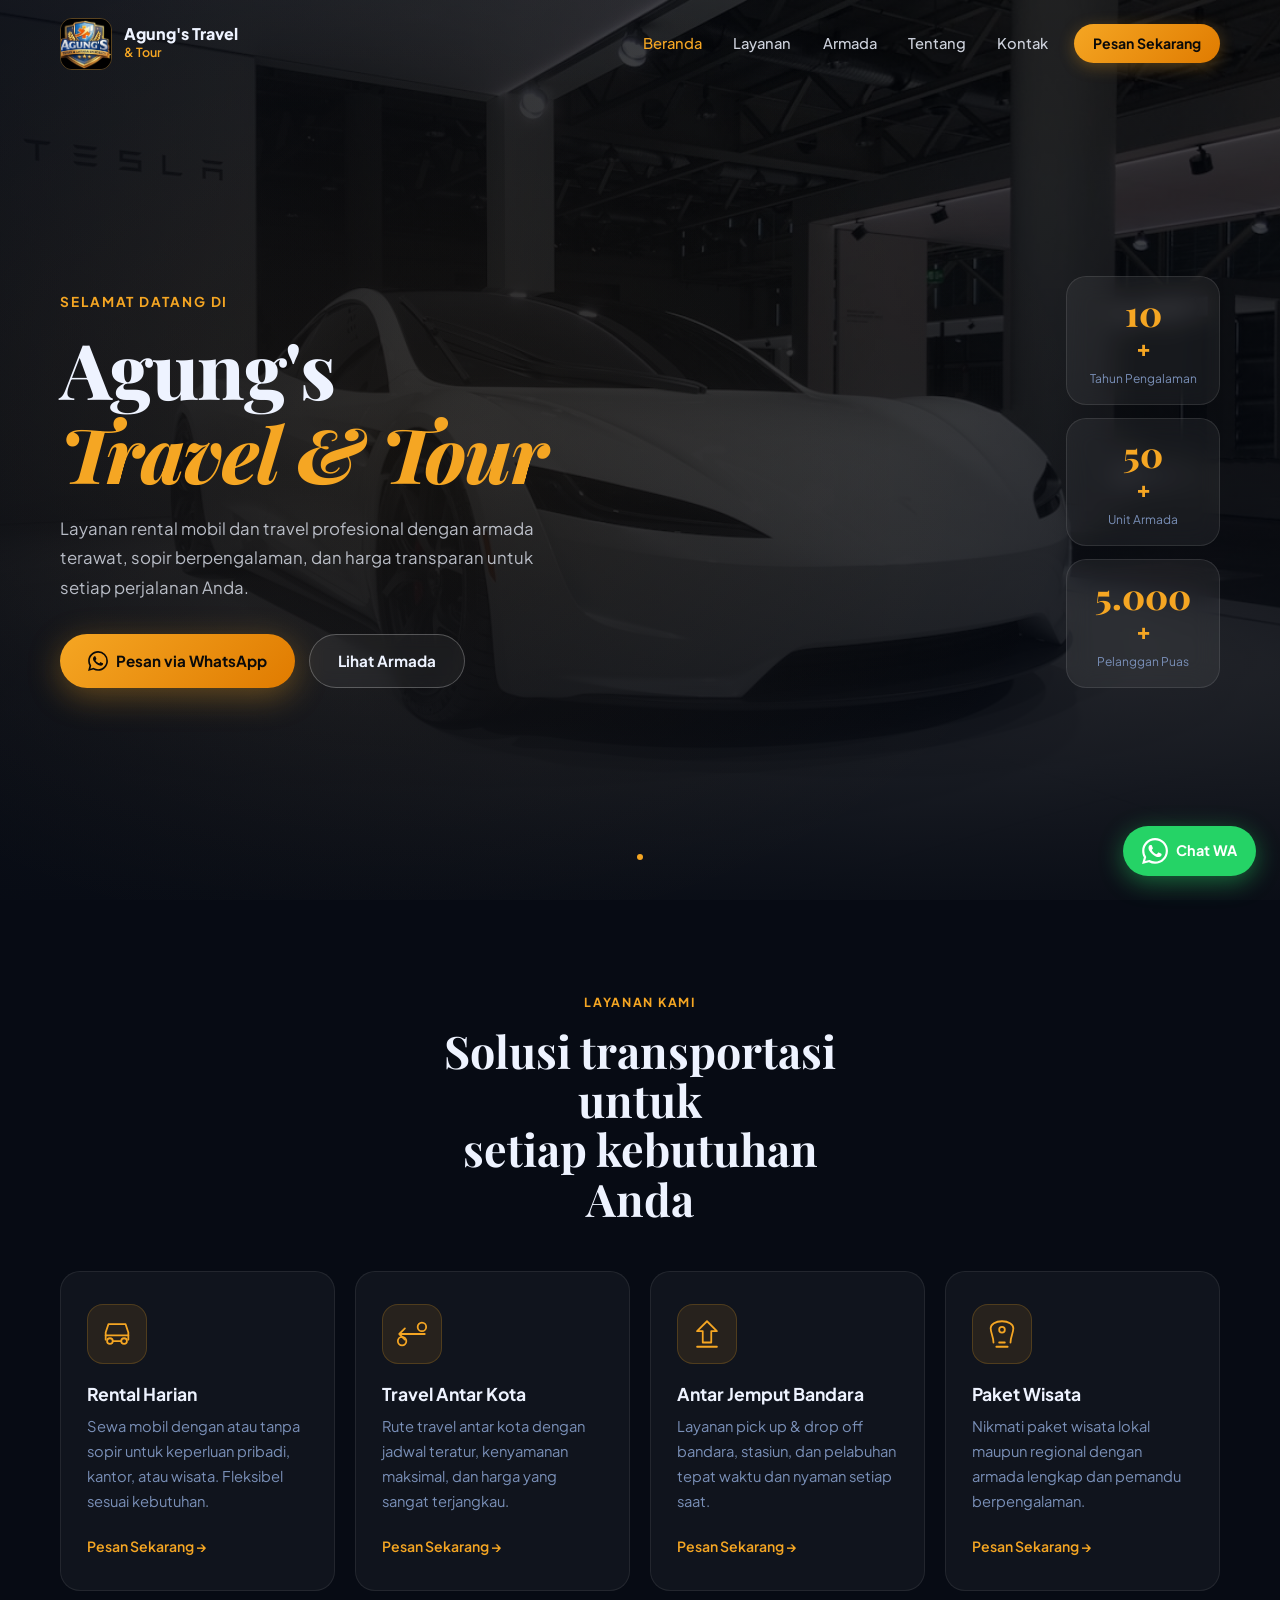
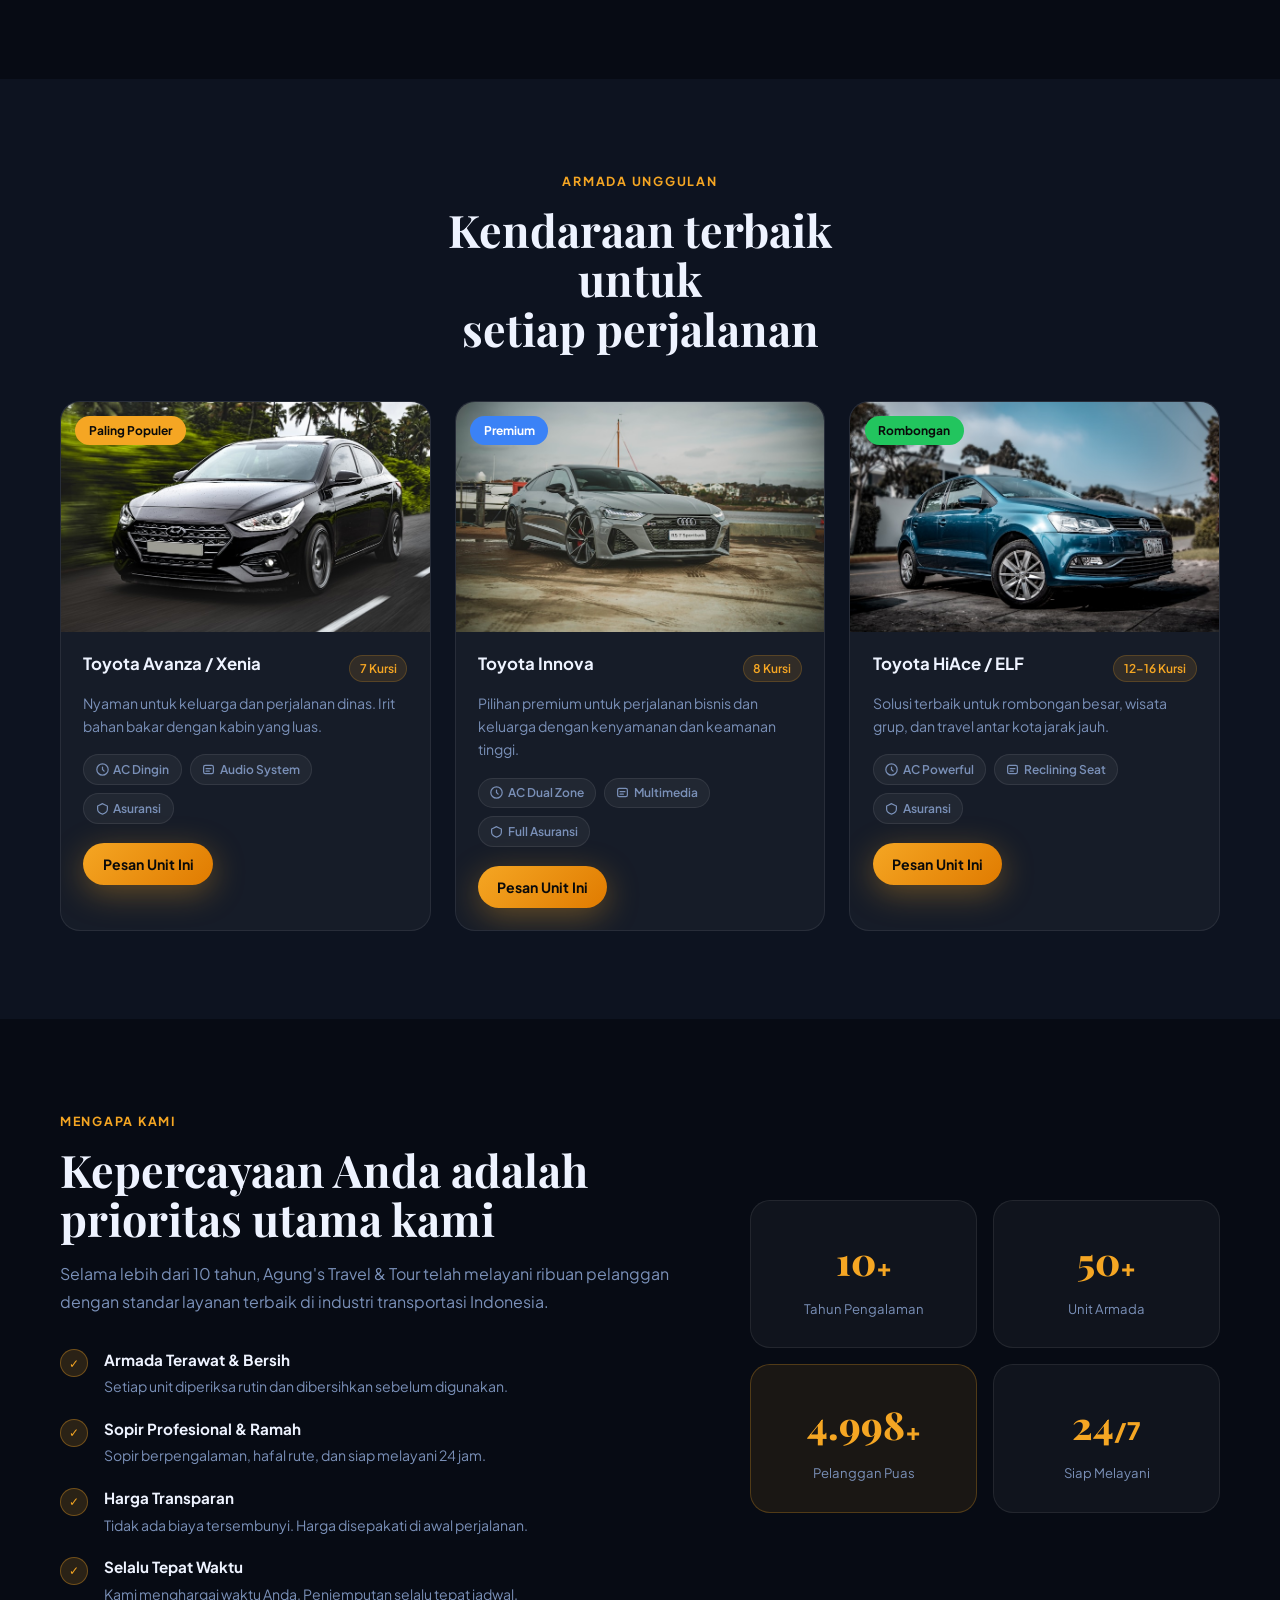
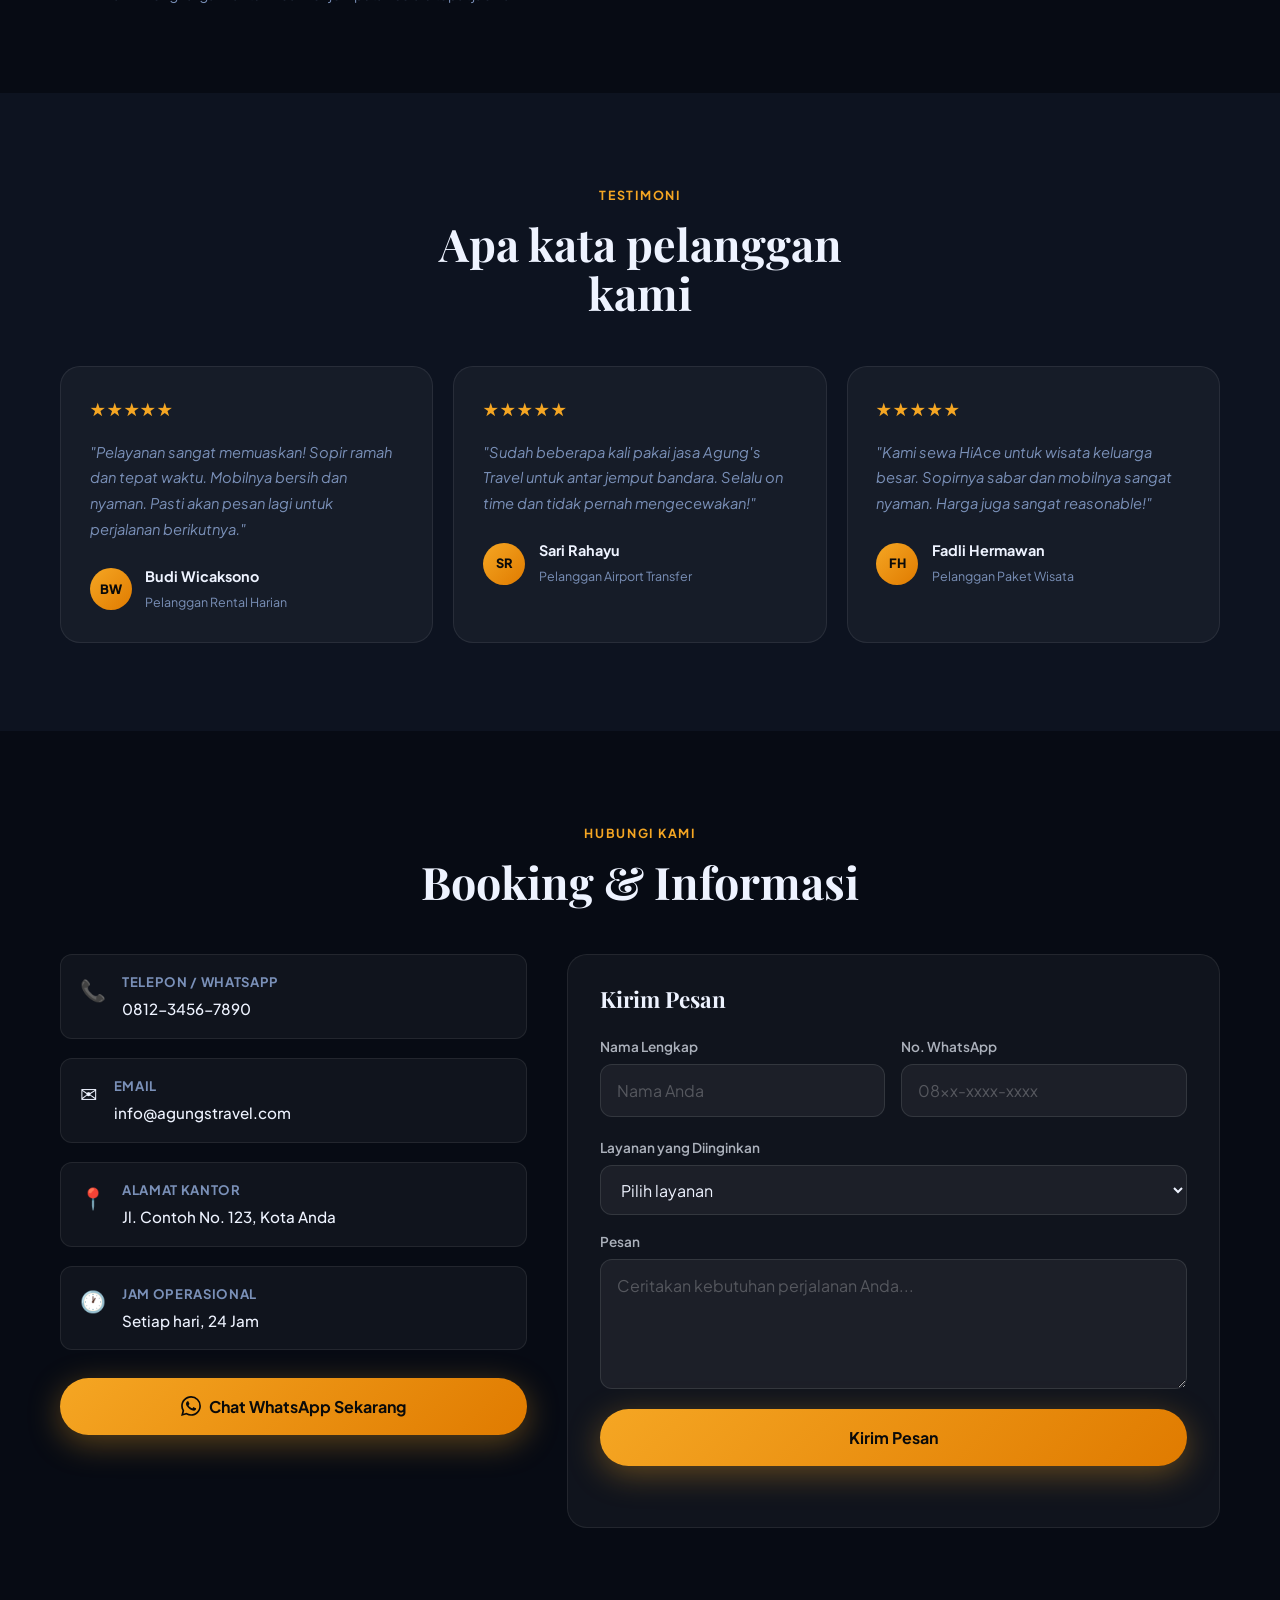
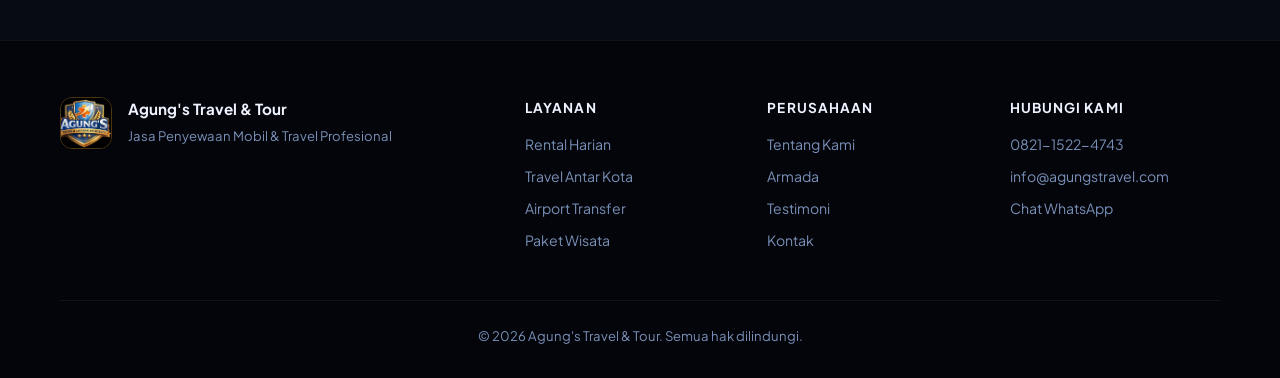
==== index.html @ 48eaac45 "Update contact details in footer nowa" ====
<!DOCTYPE html>
<html lang="id">
<head>
  <meta charset="UTF-8" />
  <meta name="viewport" content="width=device-width, initial-scale=1.0" />
  <title>Agung's Travel & Tour — Rental Mobil & Travel Profesional</title>
  <meta name="description" content="Agung's Travel & Tour menyediakan layanan rental mobil dan travel profesional. Armada terawat, sopir berpengalaman, harga terjangkau." />
  <link rel="preconnect" href="https://fonts.googleapis.com" />
  <link rel="preconnect" href="https://fonts.gstatic.com" crossorigin />
  <link href="https://fonts.googleapis.com/css2?family=Plus+Jakarta+Sans:wght@400;500;600;700;800&family=Playfair+Display:ital,wght@0,700;0,800;1,700&display=swap" rel="stylesheet" />
  <link rel="stylesheet" href="styles.css" />
</head>
<body>

  <!-- Floating WhatsApp Button -->
  <a href="https://wa.me/6281234567890" class="wa-float" target="_blank" rel="noopener" aria-label="Chat WhatsApp">
    <svg viewBox="0 0 24 24" fill="currentColor" width="26" height="26">
      <path d="M17.472 14.382c-.297-.149-1.758-.867-2.03-.967-.273-.099-.471-.148-.67.15-.197.297-.767.966-.94 1.164-.173.199-.347.223-.644.075-.297-.15-1.255-.463-2.39-1.475-.883-.788-1.48-1.761-1.653-2.059-.173-.297-.018-.458.13-.606.134-.133.298-.347.446-.52.149-.174.198-.298.298-.497.099-.198.05-.371-.025-.52-.075-.149-.669-1.612-.916-2.207-.242-.579-.487-.5-.669-.51-.173-.008-.371-.01-.57-.01-.198 0-.52.074-.792.372-.272.297-1.04 1.016-1.04 2.479 0 1.462 1.065 2.875 1.213 3.074.149.198 2.096 3.2 5.077 4.487.709.306 1.262.489 1.694.625.712.227 1.36.195 1.871.118.571-.085 1.758-.719 2.006-1.413.248-.694.248-1.289.173-1.413-.074-.124-.272-.198-.57-.347m-5.421 7.403h-.004a9.87 9.87 0 01-5.031-1.378l-.361-.214-3.741.982.998-3.648-.235-.374a9.86 9.86 0 01-1.51-5.26c.001-5.45 4.436-9.884 9.888-9.884 2.64 0 5.122 1.03 6.988 2.898a9.825 9.825 0 012.893 6.994c-.003 5.45-4.437 9.884-9.885 9.884m8.413-18.297A11.815 11.815 0 0012.05 0C5.495 0 .16 5.335.157 11.892c0 2.096.547 4.142 1.588 5.945L.057 24l6.305-1.654a11.882 11.882 0 005.683 1.448h.005c6.554 0 11.89-5.335 11.893-11.893a11.821 11.821 0 00-3.48-8.413Z"/>
    </svg>
    <span>Chat WA</span>
  </a>

  <!-- HEADER -->
  <header class="site-header" id="header">
    <div class="container header-inner">
      <a href="#home" class="brand">
        <img src="logo.jpeg" alt="Agung's Travel & Tour" class="brand-logo" />
        <div class="brand-text">
          <span class="brand-name">Agung's Travel</span>
          <span class="brand-sub">& Tour</span>
        </div>
      </a>
      <button class="menu-toggle" id="menuToggle" aria-label="Buka menu">
        <span></span><span></span><span></span>
      </button>
      <nav class="main-nav" id="mainNav">
        <a href="#home" class="nav-link">Beranda</a>
        <a href="#services" class="nav-link">Layanan</a>
        <a href="#fleet" class="nav-link">Armada</a>
        <a href="#about" class="nav-link">Tentang</a>
        <a href="#contact" class="nav-link">Kontak</a>
        <a href="https://wa.me/6281234567890" class="nav-cta" target="_blank">Pesan Sekarang</a>
      </nav>
    </div>
  </header>

  <main>

    <!-- HERO -->
    <section class="hero" id="home">
      <div class="hero-bg">
        <img src="images/hero-car.jpg" alt="Armada Agung's Travel & Tour" class="hero-bg-img" />
        <div class="hero-overlay"></div>
      </div>
      <div class="container hero-content">
        <div class="hero-text reveal">
          <span class="eyebrow">Selamat Datang di</span>
          <h1>Agung's<br><em>Travel & Tour</em></h1>
          <p>Layanan rental mobil dan travel profesional dengan armada terawat, sopir berpengalaman, dan harga transparan untuk setiap perjalanan Anda.</p>
          <div class="hero-actions">
            <a href="https://wa.me/6281234567890" class="btn btn-gold" target="_blank" rel="noopener">
              <svg viewBox="0 0 24 24" fill="currentColor" width="20" height="20">
                <path d="M17.472 14.382c-.297-.149-1.758-.867-2.03-.967-.273-.099-.471-.148-.67.15-.197.297-.767.966-.94 1.164-.173.199-.347.223-.644.075-.297-.15-1.255-.463-2.39-1.475-.883-.788-1.48-1.761-1.653-2.059-.173-.297-.018-.458.13-.606.134-.133.298-.347.446-.52.149-.174.198-.298.298-.497.099-.198.05-.371-.025-.52-.075-.149-.669-1.612-.916-2.207-.242-.579-.487-.5-.669-.51-.173-.008-.371-.01-.57-.01-.198 0-.52.074-.792.372-.272.297-1.04 1.016-1.04 2.479 0 1.462 1.065 2.875 1.213 3.074.149.198 2.096 3.2 5.077 4.487.709.306 1.262.489 1.694.625.712.227 1.36.195 1.871.118.571-.085 1.758-.719 2.006-1.413.248-.694.248-1.289.173-1.413-.074-.124-.272-.198-.57-.347m-5.421 7.403h-.004a9.87 9.87 0 01-5.031-1.378l-.361-.214-3.741.982.998-3.648-.235-.374a9.86 9.86 0 01-1.51-5.26c.001-5.45 4.436-9.884 9.888-9.884 2.64 0 5.122 1.03 6.988 2.898a9.825 9.825 0 012.893 6.994c-.003 5.45-4.437 9.884-9.885 9.884m8.413-18.297A11.815 11.815 0 0012.05 0C5.495 0 .16 5.335.157 11.892c0 2.096.547 4.142 1.588 5.945L.057 24l6.305-1.654a11.882 11.882 0 005.683 1.448h.005c6.554 0 11.89-5.335 11.893-11.893a11.821 11.821 0 00-3.48-8.413Z"/>
              </svg>
              Pesan via WhatsApp
            </a>
            <a href="#fleet" class="btn btn-outline">Lihat Armada</a>
          </div>
        </div>
        <div class="hero-stats reveal">
          <div class="hstat-card">
            <span class="hstat-num" data-count="10">0</span><span class="hstat-plus">+</span>
            <span class="hstat-label">Tahun Pengalaman</span>
          </div>
          <div class="hstat-card">
            <span class="hstat-num" data-count="50">0</span><span class="hstat-plus">+</span>
            <span class="hstat-label">Unit Armada</span>
          </div>
          <div class="hstat-card">
            <span class="hstat-num" data-count="5000">0</span><span class="hstat-plus">+</span>
            <span class="hstat-label">Pelanggan Puas</span>
          </div>
        </div>
      </div>
      <div class="hero-scroll">
        <div class="scroll-dot"></div>
      </div>
    </section>

    <!-- SERVICES -->
    <section class="section" id="services">
      <div class="container">
        <div class="section-header reveal">
          <span class="eyebrow">Layanan Kami</span>
          <h2>Solusi transportasi untuk<br>setiap kebutuhan Anda</h2>
        </div>
        <div class="services-grid">

          <article class="service-card reveal">
            <div class="service-icon">
              <svg viewBox="0 0 48 48" fill="none" width="34" height="34">
                <path d="M8 32V22l4-12h24l4 12v10" stroke="currentColor" stroke-width="2.5" stroke-linecap="round" stroke-linejoin="round"/>
                <circle cx="14" cy="34" r="4" stroke="currentColor" stroke-width="2.5"/>
                <circle cx="34" cy="34" r="4" stroke="currentColor" stroke-width="2.5"/>
                <path d="M18 34h12M8 26h32" stroke="currentColor" stroke-width="2.5" stroke-linecap="round"/>
              </svg>
            </div>
            <h3>Rental Harian</h3>
            <p>Sewa mobil dengan atau tanpa sopir untuk keperluan pribadi, kantor, atau wisata. Fleksibel sesuai kebutuhan.</p>
            <a href="#contact" class="service-link">Pesan Sekarang →</a>
          </article>

          <article class="service-card reveal">
            <div class="service-icon">
              <svg viewBox="0 0 48 48" fill="none" width="34" height="34">
                <path d="M6 24h36M6 24l8-8M6 24l8 8" stroke="currentColor" stroke-width="2.5" stroke-linecap="round" stroke-linejoin="round"/>
                <circle cx="38" cy="14" r="6" stroke="currentColor" stroke-width="2.5"/>
                <circle cx="10" cy="34" r="6" stroke="currentColor" stroke-width="2.5"/>
              </svg>
            </div>
            <h3>Travel Antar Kota</h3>
            <p>Rute travel antar kota dengan jadwal teratur, kenyamanan maksimal, dan harga yang sangat terjangkau.</p>
            <a href="#contact" class="service-link">Pesan Sekarang →</a>
          </article>

          <article class="service-card reveal">
            <div class="service-icon">
              <svg viewBox="0 0 48 48" fill="none" width="34" height="34">
                <path d="M24 6L38 20H30V36H18V20H10L24 6Z" stroke="currentColor" stroke-width="2.5" stroke-linecap="round" stroke-linejoin="round"/>
                <path d="M10 42H38" stroke="currentColor" stroke-width="2.5" stroke-linecap="round"/>
              </svg>
            </div>
            <h3>Antar Jemput Bandara</h3>
            <p>Layanan pick up & drop off bandara, stasiun, dan pelabuhan tepat waktu dan nyaman setiap saat.</p>
            <a href="#contact" class="service-link">Pesan Sekarang →</a>
          </article>

          <article class="service-card reveal">
            <div class="service-icon">
              <svg viewBox="0 0 48 48" fill="none" width="34" height="34">
                <path d="M12 36C12 28 8 22 8 16C8 10 15 6 24 6C33 6 40 10 40 16C40 22 36 28 36 36" stroke="currentColor" stroke-width="2.5" stroke-linecap="round"/>
                <path d="M16 42H32M20 36H28" stroke="currentColor" stroke-width="2.5" stroke-linecap="round"/>
                <circle cx="24" cy="18" r="4" stroke="currentColor" stroke-width="2.5"/>
              </svg>
            </div>
            <h3>Paket Wisata</h3>
            <p>Nikmati paket wisata lokal maupun regional dengan armada lengkap dan pemandu berpengalaman.</p>
            <a href="#contact" class="service-link">Pesan Sekarang →</a>
          </article>

        </div>
      </div>
    </section>

    <!-- FLEET -->
    <section class="section section-dark" id="fleet">
      <div class="container">
        <div class="section-header reveal">
          <span class="eyebrow">Armada Unggulan</span>
          <h2>Kendaraan terbaik untuk<br>setiap perjalanan</h2>
        </div>
        <div class="fleet-grid">

          <div class="fleet-card reveal">
            <div class="fleet-img-wrap">
              <img src="images/avanza.jpg" alt="Toyota Avanza / Xenia" loading="lazy" />
              <span class="fleet-badge badge-gold">Paling Populer</span>
            </div>
            <div class="fleet-info">
              <div class="fleet-top">
                <h3>Toyota Avanza / Xenia</h3>
                <span class="fleet-seat">7 Kursi</span>
              </div>
              <p>Nyaman untuk keluarga dan perjalanan dinas. Irit bahan bakar dengan kabin yang luas.</p>
              <div class="fleet-specs">
                <span><svg viewBox="0 0 16 16" fill="currentColor" width="13" height="13"><circle cx="8" cy="8" r="7" stroke="currentColor" stroke-width="1.5" fill="none"/><path d="M8 5v3l2 2" stroke="currentColor" stroke-width="1.5" stroke-linecap="round" fill="none"/></svg> AC Dingin</span>
                <span><svg viewBox="0 0 16 16" fill="currentColor" width="13" height="13"><rect x="2" y="3" width="12" height="10" rx="2" stroke="currentColor" stroke-width="1.5" fill="none"/><path d="M5 7h6M5 10h4" stroke="currentColor" stroke-width="1.5" stroke-linecap="round"/></svg> Audio System</span>
                <span><svg viewBox="0 0 16 16" fill="currentColor" width="13" height="13"><path d="M8 2L2 5v4c0 3 2.5 5 6 6 3.5-1 6-3 6-6V5L8 2Z" stroke="currentColor" stroke-width="1.5" fill="none"/></svg> Asuransi</span>
              </div>
              <a href="https://wa.me/6281234567890" class="btn btn-gold btn-sm" target="_blank">Pesan Unit Ini</a>
            </div>
          </div>

          <div class="fleet-card reveal">
            <div class="fleet-img-wrap">
              <img src="images/innova.jpg" alt="Toyota Innova" loading="lazy" />
              <span class="fleet-badge badge-blue">Premium</span>
            </div>
            <div class="fleet-info">
              <div class="fleet-top">
                <h3>Toyota Innova</h3>
                <span class="fleet-seat">8 Kursi</span>
              </div>
              <p>Pilihan premium untuk perjalanan bisnis dan keluarga dengan kenyamanan dan keamanan tinggi.</p>
              <div class="fleet-specs">
                <span><svg viewBox="0 0 16 16" fill="currentColor" width="13" height="13"><circle cx="8" cy="8" r="7" stroke="currentColor" stroke-width="1.5" fill="none"/><path d="M8 5v3l2 2" stroke="currentColor" stroke-width="1.5" stroke-linecap="round" fill="none"/></svg> AC Dual Zone</span>
                <span><svg viewBox="0 0 16 16" fill="currentColor" width="13" height="13"><rect x="2" y="3" width="12" height="10" rx="2" stroke="currentColor" stroke-width="1.5" fill="none"/><path d="M5 7h6M5 10h4" stroke="currentColor" stroke-width="1.5" stroke-linecap="round"/></svg> Multimedia</span>
                <span><svg viewBox="0 0 16 16" fill="currentColor" width="13" height="13"><path d="M8 2L2 5v4c0 3 2.5 5 6 6 3.5-1 6-3 6-6V5L8 2Z" stroke="currentColor" stroke-width="1.5" fill="none"/></svg> Full Asuransi</span>
              </div>
              <a href="https://wa.me/6281234567890" class="btn btn-gold btn-sm" target="_blank">Pesan Unit Ini</a>
            </div>
          </div>

          <div class="fleet-card reveal">
            <div class="fleet-img-wrap">
              <img src="images/hiace.jpg" alt="Toyota HiAce / ELF" loading="lazy" />
              <span class="fleet-badge badge-green">Rombongan</span>
            </div>
            <div class="fleet-info">
              <div class="fleet-top">
                <h3>Toyota HiAce / ELF</h3>
                <span class="fleet-seat">12–16 Kursi</span>
              </div>
              <p>Solusi terbaik untuk rombongan besar, wisata grup, dan travel antar kota jarak jauh.</p>
              <div class="fleet-specs">
                <span><svg viewBox="0 0 16 16" fill="currentColor" width="13" height="13"><circle cx="8" cy="8" r="7" stroke="currentColor" stroke-width="1.5" fill="none"/><path d="M8 5v3l2 2" stroke="currentColor" stroke-width="1.5" stroke-linecap="round" fill="none"/></svg> AC Powerful</span>
                <span><svg viewBox="0 0 16 16" fill="currentColor" width="13" height="13"><rect x="2" y="3" width="12" height="10" rx="2" stroke="currentColor" stroke-width="1.5" fill="none"/><path d="M5 7h6M5 10h4" stroke="currentColor" stroke-width="1.5" stroke-linecap="round"/></svg> Reclining Seat</span>
                <span><svg viewBox="0 0 16 16" fill="currentColor" width="13" height="13"><path d="M8 2L2 5v4c0 3 2.5 5 6 6 3.5-1 6-3 6-6V5L8 2Z" stroke="currentColor" stroke-width="1.5" fill="none"/></svg> Asuransi</span>
              </div>
              <a href="https://wa.me/6281234567890" class="btn btn-gold btn-sm" target="_blank">Pesan Unit Ini</a>
            </div>
          </div>

        </div>
      </div>
    </section>

    <!-- ABOUT / WHY US -->
    <section class="section" id="about">
      <div class="container">
        <div class="about-layout">
          <div class="about-left reveal">
            <span class="eyebrow">Mengapa Kami</span>
            <h2>Kepercayaan Anda adalah prioritas utama kami</h2>
            <p>Selama lebih dari 10 tahun, Agung's Travel & Tour telah melayani ribuan pelanggan dengan standar layanan terbaik di industri transportasi Indonesia.</p>
            <div class="feature-list">
              <div class="feature-item">
                <div class="feature-check">✓</div>
                <div>
                  <strong>Armada Terawat & Bersih</strong>
                  <p>Setiap unit diperiksa rutin dan dibersihkan sebelum digunakan.</p>
                </div>
              </div>
              <div class="feature-item">
                <div class="feature-check">✓</div>
                <div>
                  <strong>Sopir Profesional & Ramah</strong>
                  <p>Sopir berpengalaman, hafal rute, dan siap melayani 24 jam.</p>
                </div>
              </div>
              <div class="feature-item">
                <div class="feature-check">✓</div>
                <div>
                  <strong>Harga Transparan</strong>
                  <p>Tidak ada biaya tersembunyi. Harga disepakati di awal perjalanan.</p>
                </div>
              </div>
              <div class="feature-item">
                <div class="feature-check">✓</div>
                <div>
                  <strong>Selalu Tepat Waktu</strong>
                  <p>Kami menghargai waktu Anda. Penjemputan selalu tepat jadwal.</p>
                </div>
              </div>
            </div>
          </div>
          <div class="about-right reveal">
            <div class="stats-grid">
              <div class="stat-card">
                <span class="stat-num" data-count="10">0</span><span class="stat-plus">+</span>
                <p>Tahun Pengalaman</p>
              </div>
              <div class="stat-card">
                <span class="stat-num" data-count="50">0</span><span class="stat-plus">+</span>
                <p>Unit Armada</p>
              </div>
              <div class="stat-card stat-gold">
                <span class="stat-num" data-count="5000">0</span><span class="stat-plus">+</span>
                <p>Pelanggan Puas</p>
              </div>
              <div class="stat-card">
                <span class="stat-num">24</span><span class="stat-plus">/7</span>
                <p>Siap Melayani</p>
              </div>
            </div>
          </div>
        </div>
      </div>
    </section>

    <!-- TESTIMONIALS -->
    <section class="section section-dark" id="testimonials">
      <div class="container">
        <div class="section-header reveal">
          <span class="eyebrow">Testimoni</span>
          <h2>Apa kata pelanggan kami</h2>
        </div>
        <div class="testi-grid">
          <div class="testi-card reveal">
            <div class="stars">★★★★★</div>
            <p>"Pelayanan sangat memuaskan! Sopir ramah dan tepat waktu. Mobilnya bersih dan nyaman. Pasti akan pesan lagi untuk perjalanan berikutnya."</p>
            <div class="testi-author">
              <div class="testi-avatar">BW</div>
              <div>
                <strong>Budi Wicaksono</strong>
                <span>Pelanggan Rental Harian</span>
              </div>
            </div>
          </div>
          <div class="testi-card reveal">
            <div class="stars">★★★★★</div>
            <p>"Sudah beberapa kali pakai jasa Agung's Travel untuk antar jemput bandara. Selalu on time dan tidak pernah mengecewakan!"</p>
            <div class="testi-author">
              <div class="testi-avatar">SR</div>
              <div>
                <strong>Sari Rahayu</strong>
                <span>Pelanggan Airport Transfer</span>
              </div>
            </div>
          </div>
          <div class="testi-card reveal">
            <div class="stars">★★★★★</div>
            <p>"Kami sewa HiAce untuk wisata keluarga besar. Sopirnya sabar dan mobilnya sangat nyaman. Harga juga sangat reasonable!"</p>
            <div class="testi-author">
              <div class="testi-avatar">FH</div>
              <div>
                <strong>Fadli Hermawan</strong>
                <span>Pelanggan Paket Wisata</span>
              </div>
            </div>
          </div>
        </div>
      </div>
    </section>

    <!-- CONTACT -->
    <section class="section contact-section" id="contact">
      <div class="container">
        <div class="section-header reveal">
          <span class="eyebrow">Hubungi Kami</span>
          <h2>Booking & Informasi</h2>
        </div>
        <div class="contact-layout">

          <div class="contact-info reveal">
            <div class="contact-item">
              <div class="contact-icon">📞</div>
              <div>
                <strong>Telepon / WhatsApp</strong>
                <a href="tel:+6281234567890">0812-3456-7890</a>
              </div>
            </div>
            <div class="contact-item">
              <div class="contact-icon">✉️</div>
              <div>
                <strong>Email</strong>
                <a href="mailto:info@agungstravel.com">info@agungstravel.com</a>
              </div>
            </div>
            <div class="contact-item">
              <div class="contact-icon">📍</div>
              <div>
                <strong>Alamat Kantor</strong>
                <span>Jl. Contoh No. 123, Kota Anda</span>
              </div>
            </div>
            <div class="contact-item">
              <div class="contact-icon">🕐</div>
              <div>
                <strong>Jam Operasional</strong>
                <span>Setiap hari, 24 Jam</span>
              </div>
            </div>
            <a href="https://wa.me/6281234567890" class="btn btn-gold wa-big-btn" target="_blank" rel="noopener">
              <svg viewBox="0 0 24 24" fill="currentColor" width="20" height="20">
                <path d="M17.472 14.382c-.297-.149-1.758-.867-2.03-.967-.273-.099-.471-.148-.67.15-.197.297-.767.966-.94 1.164-.173.199-.347.223-.644.075-.297-.15-1.255-.463-2.39-1.475-.883-.788-1.48-1.761-1.653-2.059-.173-.297-.018-.458.13-.606.134-.133.298-.347.446-.52.149-.174.198-.298.298-.497.099-.198.05-.371-.025-.52-.075-.149-.669-1.612-.916-2.207-.242-.579-.487-.5-.669-.51-.173-.008-.371-.01-.57-.01-.198 0-.52.074-.792.372-.272.297-1.04 1.016-1.04 2.479 0 1.462 1.065 2.875 1.213 3.074.149.198 2.096 3.2 5.077 4.487.709.306 1.262.489 1.694.625.712.227 1.36.195 1.871.118.571-.085 1.758-.719 2.006-1.413.248-.694.248-1.289.173-1.413-.074-.124-.272-.198-.57-.347m-5.421 7.403h-.004a9.87 9.87 0 01-5.031-1.378l-.361-.214-3.741.982.998-3.648-.235-.374a9.86 9.86 0 01-1.51-5.26c.001-5.45 4.436-9.884 9.888-9.884 2.64 0 5.122 1.03 6.988 2.898a9.825 9.825 0 012.893 6.994c-.003 5.45-4.437 9.884-9.885 9.884m8.413-18.297A11.815 11.815 0 0012.05 0C5.495 0 .16 5.335.157 11.892c0 2.096.547 4.142 1.588 5.945L.057 24l6.305-1.654a11.882 11.882 0 005.683 1.448h.005c6.554 0 11.89-5.335 11.893-11.893a11.821 11.821 0 00-3.48-8.413Z"/>
              </svg>
              Chat WhatsApp Sekarang
            </a>
          </div>

          <form class="contact-form reveal" id="contactForm" novalidate>
            <h3>Kirim Pesan</h3>
            <div class="form-row">
              <div class="form-group">
                <label for="name">Nama Lengkap</label>
                <input type="text" id="name" name="name" placeholder="Nama Anda" required />
              </div>
              <div class="form-group">
                <label for="phone">No. WhatsApp</label>
                <input type="tel" id="phone" name="phone" placeholder="08xx-xxxx-xxxx" />
              </div>
            </div>
            <div class="form-group">
              <label for="service">Layanan yang Diinginkan</label>
              <select id="service" name="service">
                <option value="">Pilih layanan</option>
                <option>Rental Harian</option>
                <option>Travel Antar Kota</option>
                <option>Antar Jemput Bandara</option>
                <option>Paket Wisata</option>
              </select>
            </div>
            <div class="form-group">
              <label for="message">Pesan</label>
              <textarea id="message" name="message" rows="4" placeholder="Ceritakan kebutuhan perjalanan Anda..."></textarea>
            </div>
            <button type="submit" class="btn btn-gold">Kirim Pesan</button>
            <p class="form-note" id="formNote"></p>
          </form>

        </div>
      </div>
    </section>

  </main>

  <!-- FOOTER -->
  <footer class="site-footer">
    <div class="container footer-inner">
      <div class="footer-brand">
        <img src="logo.jpeg" alt="Agung's Travel & Tour" class="footer-logo" />
        <div>
          <strong>Agung's Travel & Tour</strong>
          <p>Jasa Penyewaan Mobil & Travel Profesional</p>
        </div>
      </div>
      <div class="footer-nav">
        <div class="footer-col">
          <h4>Layanan</h4>
          <a href="#services">Rental Harian</a>
          <a href="#services">Travel Antar Kota</a>
          <a href="#services">Airport Transfer</a>
          <a href="#services">Paket Wisata</a>
        </div>
        <div class="footer-col">
          <h4>Perusahaan</h4>
          <a href="#about">Tentang Kami</a>
          <a href="#fleet">Armada</a>
          <a href="#testimonials">Testimoni</a>
          <a href="#contact">Kontak</a>
        </div>
        <div class="footer-col">
          <h4>Hubungi Kami</h4>
          <a href="tel:+6282115224743">0821-1522-4743</a>
          <a href="mailto:info@agungstravel.com">info@agungstravel.com</a>
          <a href="https://wa.me/6282115224743" target="_blank">Chat WhatsApp</a>
        </div>
      </div>
    </div>
    <div class="container footer-bottom">
      <p>&copy; 2026 Agung's Travel & Tour. Semua hak dilindungi.</p>
    </div>
  </footer>

  <script src="script.js"></script>
</body>
</html>
---- styles.css ----
/* ========== RESET & BASE ========== */
*, *::before, *::after { box-sizing: border-box; margin: 0; padding: 0; }

:root {
  --gold: #F5A623;
  --gold-dark: #d48a0e;
  --gold-glow: rgba(245,166,35,0.25);
  --bg: #070b14;
  --bg2: #0d1320;
  --card: rgba(255,255,255,0.04);
  --card-border: rgba(255,255,255,0.08);
  --text: #eef3ff;
  --text-muted: #7a90b8;
  --radius: 20px;
  --radius-sm: 12px;
}

html { scroll-behavior: smooth; font-size: 16px; }

body {
  font-family: 'Plus Jakarta Sans', system-ui, -apple-system, sans-serif;
  background: var(--bg);
  color: var(--text);
  line-height: 1.6;
  overflow-x: hidden;
}

img { max-width: 100%; display: block; }
a { text-decoration: none; color: inherit; }
button { font: inherit; cursor: pointer; border: none; background: none; }
select, input, textarea { font: inherit; }

.container {
  width: min(1160px, calc(100% - 2.5rem));
  margin-inline: auto;
}

/* ========== TYPOGRAPHY ========== */
h1, h2, h3 { font-family: 'Playfair Display', Georgia, serif; line-height: 1.1; }
h1 { font-size: clamp(2.8rem, 6vw, 5rem); font-weight: 800; }
h2 { font-size: clamp(1.9rem, 3.5vw, 2.8rem); font-weight: 700; }
h3 { font-size: 1.2rem; font-weight: 700; font-family: 'Plus Jakarta Sans', sans-serif; }
em { font-style: italic; color: var(--gold); }

.eyebrow {
  display: inline-block;
  font-size: 0.78rem;
  font-weight: 700;
  letter-spacing: 0.14em;
  text-transform: uppercase;
  color: var(--gold);
  margin-bottom: 0.8rem;
}

.section-header {
  text-align: center;
  margin-bottom: 3rem;
}
.section-header h2 { max-width: 28rem; margin: 0 auto; }

/* ========== BUTTONS ========== */
.btn {
  display: inline-flex;
  align-items: center;
  gap: 0.5rem;
  padding: 0.85rem 1.75rem;
  border-radius: 999px;
  font-weight: 700;
  font-size: 0.95rem;
  transition: all 0.2s ease;
  white-space: nowrap;
}
.btn:hover { transform: translateY(-2px); }
.btn:active { transform: translateY(0); }

.btn-gold {
  background: linear-gradient(135deg, #F5A623, #e07b00);
  color: #0a0a0a;
  box-shadow: 0 8px 32px rgba(245,166,35,0.35);
}
.btn-gold:hover { box-shadow: 0 12px 40px rgba(245,166,35,0.5); }

.btn-outline {
  border: 1.5px solid rgba(255,255,255,0.25);
  color: var(--text);
  background: rgba(255,255,255,0.05);
  backdrop-filter: blur(8px);
}
.btn-outline:hover { border-color: var(--gold); color: var(--gold); background: rgba(245,166,35,0.08); }

.btn-sm { padding: 0.6rem 1.2rem; font-size: 0.88rem; }

/* ========== FLOATING WA BUTTON ========== */
.wa-float {
  position: fixed;
  bottom: 1.5rem;
  right: 1.5rem;
  z-index: 999;
  background: #25D366;
  color: #fff;
  border-radius: 999px;
  padding: 0.75rem 1.2rem;
  display: flex;
  align-items: center;
  gap: 0.5rem;
  font-weight: 700;
  font-size: 0.9rem;
  box-shadow: 0 6px 24px rgba(37,211,102,0.45);
  transition: all 0.2s ease;
}
.wa-float:hover { transform: scale(1.06) translateY(-2px); box-shadow: 0 10px 32px rgba(37,211,102,0.55); }

/* ========== HEADER ========== */
.site-header {
  position: fixed;
  top: 0;
  left: 0;
  right: 0;
  z-index: 100;
  transition: background 0.3s, box-shadow 0.3s;
}
.site-header.scrolled {
  background: rgba(7,11,20,0.92);
  backdrop-filter: blur(20px);
  box-shadow: 0 1px 0 rgba(255,255,255,0.06);
}

.header-inner {
  display: flex;
  align-items: center;
  justify-content: space-between;
  gap: 1rem;
  padding: 1.1rem 0;
}

.brand { display: flex; align-items: center; gap: 0.75rem; }
.brand-logo {
  width: 52px; height: 52px;
  object-fit: cover;
  border-radius: 12px;
  border: 1.5px solid rgba(245,166,35,0.3);
}
.brand-text { display: flex; flex-direction: column; }
.brand-name { font-weight: 800; font-size: 1rem; color: var(--text); line-height: 1.2; }
.brand-sub { font-size: 0.78rem; color: var(--gold); font-weight: 600; }

.menu-toggle {
  display: none;
  flex-direction: column;
  gap: 5px;
  padding: 0.4rem;
}
.menu-toggle span {
  display: block; width: 24px; height: 2px;
  background: var(--text); border-radius: 999px;
  transition: all 0.3s ease;
}
.menu-toggle.active span:nth-child(1) { transform: translateY(7px) rotate(45deg); }
.menu-toggle.active span:nth-child(2) { opacity: 0; }
.menu-toggle.active span:nth-child(3) { transform: translateY(-7px) rotate(-45deg); }

.main-nav {
  display: flex;
  align-items: center;
  gap: 0.25rem;
}
.nav-link {
  padding: 0.4rem 0.85rem;
  border-radius: var(--radius-sm);
  font-weight: 500;
  font-size: 0.92rem;
  color: rgba(238,243,255,0.85);
  transition: color 0.2s, background 0.2s;
}
.nav-link:hover { color: var(--gold); background: rgba(245,166,35,0.08); }

.nav-cta {
  margin-left: 0.5rem;
  background: linear-gradient(135deg, #F5A623, #e07b00);
  color: #0a0a0a;
  font-weight: 700;
  font-size: 0.88rem;
  padding: 0.5rem 1.2rem;
  border-radius: 999px;
  transition: all 0.2s ease;
  box-shadow: 0 4px 16px rgba(245,166,35,0.3);
}
.nav-cta:hover { transform: translateY(-1px); box-shadow: 0 6px 20px rgba(245,166,35,0.45); }

/* ========== HERO ========== */
.hero {
  position: relative;
  min-height: 100svh;
  display: flex;
  flex-direction: column;
  justify-content: center;
  overflow: hidden;
  padding-top: 80px;
}

.hero-bg {
  position: absolute;
  inset: 0;
  z-index: 0;
}
.hero-bg-img {
  width: 100%; height: 100%;
  object-fit: cover;
  object-position: center 60%;
  filter: brightness(0.4) saturate(0.8);
}
.hero-overlay {
  position: absolute;
  inset: 0;
  background:
    radial-gradient(ellipse 80% 80% at 30% 50%, rgba(245,166,35,0.06) 0%, transparent 70%),
    linear-gradient(to bottom, rgba(7,11,20,0.3) 0%, rgba(7,11,20,0.6) 60%, rgba(7,11,20,0.95) 100%),
    linear-gradient(to right, rgba(7,11,20,0.7) 0%, transparent 70%);
}

.hero-content {
  position: relative;
  z-index: 1;
  display: grid;
  grid-template-columns: 1fr auto;
  align-items: flex-end;
  gap: 3rem;
  padding: 5rem 0 6rem;
}

.hero-text { max-width: 600px; }
.hero-text .eyebrow { font-size: 0.85rem; }
.hero-text h1 { margin-bottom: 1.2rem; letter-spacing: -0.02em; }
.hero-text p {
  font-size: 1.05rem;
  color: rgba(238,243,255,0.75);
  max-width: 500px;
  margin-bottom: 2rem;
  line-height: 1.75;
}

.hero-actions { display: flex; flex-wrap: wrap; gap: 0.9rem; }

.hero-stats {
  display: flex;
  flex-direction: column;
  gap: 0.8rem;
  align-self: center;
}
.hstat-card {
  background: rgba(255,255,255,0.06);
  border: 1px solid rgba(255,255,255,0.1);
  backdrop-filter: blur(12px);
  border-radius: var(--radius);
  padding: 1.1rem 1.4rem;
  text-align: center;
  min-width: 120px;
}
.hstat-num {
  display: block;
  font-size: 2.2rem;
  font-weight: 800;
  color: var(--gold);
  line-height: 1;
  font-family: 'Playfair Display', serif;
}
.hstat-plus { font-size: 1.4rem; font-weight: 800; color: var(--gold); }
.hstat-label { display: block; font-size: 0.75rem; color: var(--text-muted); margin-top: 0.3rem; line-height: 1.3; }

.hero-scroll {
  position: absolute;
  bottom: 2.5rem;
  left: 50%;
  transform: translateX(-50%);
  z-index: 1;
}
.scroll-dot {
  width: 6px; height: 6px;
  border-radius: 50%;
  background: var(--gold);
  animation: scrollBounce 2s ease-in-out infinite;
}
@keyframes scrollBounce {
  0%, 100% { transform: translateY(0); opacity: 1; }
  50% { transform: translateY(12px); opacity: 0.3; }
}

/* ========== SECTION BASE ========== */
.section { padding: 5.5rem 0; }
.section-dark { background: var(--bg2); }

/* ========== SERVICES ========== */
.services-grid {
  display: grid;
  grid-template-columns: repeat(4, 1fr);
  gap: 1.25rem;
}

.service-card {
  background: var(--card);
  border: 1px solid var(--card-border);
  border-radius: var(--radius);
  padding: 2rem 1.6rem;
  transition: transform 0.3s ease, border-color 0.3s ease, box-shadow 0.3s ease;
  position: relative;
  overflow: hidden;
}
.service-card::before {
  content: '';
  position: absolute;
  inset: 0;
  border-radius: var(--radius);
  background: linear-gradient(135deg, rgba(245,166,35,0.05) 0%, transparent 60%);
  opacity: 0;
  transition: opacity 0.3s;
}
.service-card:hover { transform: translateY(-4px); border-color: rgba(245,166,35,0.3); box-shadow: 0 20px 60px rgba(0,0,0,0.3); }
.service-card:hover::before { opacity: 1; }

.service-icon {
  width: 60px; height: 60px;
  background: rgba(245,166,35,0.1);
  border: 1px solid rgba(245,166,35,0.2);
  border-radius: 16px;
  display: flex;
  align-items: center;
  justify-content: center;
  margin-bottom: 1.3rem;
  color: var(--gold);
}

.service-card h3 { margin-bottom: 0.6rem; font-size: 1.1rem; }
.service-card p { color: var(--text-muted); font-size: 0.92rem; line-height: 1.7; margin-bottom: 1.2rem; }

.service-link {
  font-size: 0.88rem;
  font-weight: 600;
  color: var(--gold);
  transition: gap 0.2s;
}
.service-link:hover { letter-spacing: 0.02em; }

/* ========== FLEET ========== */
.fleet-grid {
  display: grid;
  grid-template-columns: repeat(3, 1fr);
  gap: 1.5rem;
}

.fleet-card {
  background: var(--card);
  border: 1px solid var(--card-border);
  border-radius: var(--radius);
  overflow: hidden;
  transition: transform 0.3s ease, box-shadow 0.3s ease;
}
.fleet-card:hover { transform: translateY(-5px); box-shadow: 0 28px 80px rgba(0,0,0,0.4); }

.fleet-img-wrap {
  position: relative;
  aspect-ratio: 16/10;
  overflow: hidden;
}
.fleet-img-wrap img {
  width: 100%; height: 100%;
  object-fit: cover;
  transition: transform 0.5s ease;
}
.fleet-card:hover .fleet-img-wrap img { transform: scale(1.05); }

.fleet-badge {
  position: absolute;
  top: 0.9rem;
  left: 0.9rem;
  padding: 0.3rem 0.85rem;
  border-radius: 999px;
  font-size: 0.75rem;
  font-weight: 700;
}
.badge-gold { background: var(--gold); color: #0a0a0a; }
.badge-blue { background: #3b82f6; color: #fff; }
.badge-green { background: #22c55e; color: #0a0a0a; }

.fleet-info { padding: 1.4rem; }
.fleet-top { display: flex; justify-content: space-between; align-items: flex-start; gap: 0.5rem; margin-bottom: 0.6rem; }
.fleet-top h3 { font-size: 1.05rem; font-family: 'Plus Jakarta Sans', sans-serif; font-weight: 700; }
.fleet-seat {
  flex-shrink: 0;
  font-size: 0.75rem;
  font-weight: 600;
  color: var(--gold);
  background: rgba(245,166,35,0.12);
  border: 1px solid rgba(245,166,35,0.2);
  padding: 0.2rem 0.6rem;
  border-radius: 999px;
}
.fleet-info p { color: var(--text-muted); font-size: 0.88rem; line-height: 1.65; margin-bottom: 1rem; }

.fleet-specs {
  display: flex;
  flex-wrap: wrap;
  gap: 0.5rem;
  margin-bottom: 1.2rem;
}
.fleet-specs span {
  display: inline-flex;
  align-items: center;
  gap: 0.3rem;
  font-size: 0.75rem;
  font-weight: 600;
  color: var(--text-muted);
  background: rgba(255,255,255,0.05);
  border: 1px solid var(--card-border);
  padding: 0.3rem 0.7rem;
  border-radius: 999px;
}

/* ========== ABOUT ========== */
.about-layout {
  display: grid;
  grid-template-columns: 1.2fr 0.9fr;
  gap: 4rem;
  align-items: center;
}

.about-left h2 { margin-bottom: 1rem; }
.about-left > p { color: var(--text-muted); line-height: 1.75; margin-bottom: 2rem; }

.feature-list { display: flex; flex-direction: column; gap: 1.2rem; }
.feature-item {
  display: flex;
  align-items: flex-start;
  gap: 1rem;
}
.feature-check {
  flex-shrink: 0;
  width: 28px; height: 28px;
  background: rgba(245,166,35,0.15);
  border: 1.5px solid rgba(245,166,35,0.35);
  border-radius: 50%;
  display: flex;
  align-items: center;
  justify-content: center;
  font-size: 0.75rem;
  font-weight: 900;
  color: var(--gold);
  margin-top: 0.1rem;
}
.feature-item strong { display: block; margin-bottom: 0.2rem; font-size: 0.95rem; }
.feature-item p { color: var(--text-muted); font-size: 0.88rem; margin: 0; }

.stats-grid {
  display: grid;
  grid-template-columns: 1fr 1fr;
  gap: 1rem;
}
.stat-card {
  background: var(--card);
  border: 1px solid var(--card-border);
  border-radius: var(--radius);
  padding: 1.8rem 1.4rem;
  text-align: center;
  position: relative;
  overflow: hidden;
  transition: transform 0.3s;
}
.stat-card:hover { transform: translateY(-3px); }
.stat-card.stat-gold {
  background: rgba(245,166,35,0.08);
  border-color: rgba(245,166,35,0.25);
}
.stat-num {
  display: inline;
  font-size: 2.4rem;
  font-weight: 800;
  color: var(--gold);
  font-family: 'Playfair Display', serif;
}
.stat-plus { font-size: 1.5rem; font-weight: 800; color: var(--gold); }
.stat-card p { color: var(--text-muted); font-size: 0.82rem; margin-top: 0.4rem; }

/* ========== TESTIMONIALS ========== */
.testi-grid {
  display: grid;
  grid-template-columns: repeat(3, 1fr);
  gap: 1.25rem;
}

.testi-card {
  background: var(--card);
  border: 1px solid var(--card-border);
  border-radius: var(--radius);
  padding: 1.8rem;
  transition: transform 0.3s, border-color 0.3s;
}
.testi-card:hover { transform: translateY(-3px); border-color: rgba(245,166,35,0.2); }

.stars { color: var(--gold); font-size: 1.1rem; margin-bottom: 1rem; letter-spacing: 0.05em; }
.testi-card > p { color: var(--text-muted); line-height: 1.75; font-size: 0.92rem; margin-bottom: 1.4rem; font-style: italic; }

.testi-author { display: flex; align-items: center; gap: 0.85rem; }
.testi-avatar {
  width: 42px; height: 42px;
  border-radius: 50%;
  background: linear-gradient(135deg, #F5A623, #e07b00);
  display: flex;
  align-items: center;
  justify-content: center;
  font-weight: 800;
  font-size: 0.8rem;
  color: #0a0a0a;
  flex-shrink: 0;
}
.testi-author strong { display: block; font-size: 0.9rem; }
.testi-author span { font-size: 0.78rem; color: var(--text-muted); }

/* ========== CONTACT ========== */
.contact-section { padding-bottom: 7rem; }

.contact-layout {
  display: grid;
  grid-template-columns: 1fr 1.4fr;
  gap: 2.5rem;
  align-items: start;
}

.contact-info { display: flex; flex-direction: column; gap: 1.2rem; }
.contact-item {
  display: flex;
  align-items: flex-start;
  gap: 1rem;
  background: var(--card);
  border: 1px solid var(--card-border);
  border-radius: var(--radius-sm);
  padding: 1rem 1.2rem;
}
.contact-icon { font-size: 1.3rem; flex-shrink: 0; margin-top: 0.1rem; }
.contact-item strong { display: block; font-size: 0.82rem; color: var(--text-muted); text-transform: uppercase; letter-spacing: 0.05em; margin-bottom: 0.25rem; }
.contact-item a, .contact-item span { color: var(--text); font-size: 0.95rem; font-weight: 500; }
.contact-item a:hover { color: var(--gold); }

.wa-big-btn {
  margin-top: 0.5rem;
  justify-content: center;
  width: 100%;
  padding: 1rem;
  font-size: 1rem;
}

.contact-form {
  background: var(--card);
  border: 1px solid var(--card-border);
  border-radius: var(--radius);
  padding: 2rem;
}
.contact-form h3 { margin-bottom: 1.5rem; font-family: 'Playfair Display', serif; font-size: 1.4rem; }

.form-row { display: grid; grid-template-columns: 1fr 1fr; gap: 1rem; }
.form-group { display: flex; flex-direction: column; gap: 0.4rem; margin-bottom: 1rem; }
.form-group:last-of-type { margin-bottom: 1.2rem; }
.form-group label { font-size: 0.85rem; font-weight: 600; color: rgba(238,243,255,0.7); }

.contact-form input,
.contact-form select,
.contact-form textarea {
  background: rgba(255,255,255,0.05);
  border: 1.5px solid rgba(255,255,255,0.1);
  border-radius: var(--radius-sm);
  color: var(--text);
  padding: 0.8rem 1rem;
  outline: none;
  transition: border-color 0.2s, box-shadow 0.2s;
  width: 100%;
}
.contact-form select option { background: #0d1320; color: var(--text); }
.contact-form input:focus,
.contact-form select:focus,
.contact-form textarea:focus {
  border-color: var(--gold);
  box-shadow: 0 0 0 3px rgba(245,166,35,0.15);
}
.contact-form input::placeholder,
.contact-form textarea::placeholder { color: rgba(255,255,255,0.25); }
.contact-form textarea { resize: vertical; min-height: 110px; }

.contact-form .btn-gold { width: 100%; justify-content: center; padding: 1rem; font-size: 1rem; }
.form-note { margin-top: 0.75rem; font-size: 0.85rem; color: #4ade80; min-height: 1.2em; }

/* ========== FOOTER ========== */
.site-footer {
  background: rgba(0,0,0,0.5);
  border-top: 1px solid rgba(255,255,255,0.06);
  padding-top: 3.5rem;
}

.footer-inner {
  display: grid;
  grid-template-columns: 1.2fr 2fr;
  gap: 3rem;
  padding-bottom: 3rem;
  border-bottom: 1px solid rgba(255,255,255,0.06);
}

.footer-brand { display: flex; align-items: flex-start; gap: 1rem; }
.footer-logo {
  width: 52px; height: 52px;
  object-fit: cover;
  border-radius: 12px;
  border: 1.5px solid rgba(245,166,35,0.3);
  flex-shrink: 0;
}
.footer-brand strong { display: block; font-size: 0.95rem; margin-bottom: 0.3rem; }
.footer-brand p { color: var(--text-muted); font-size: 0.82rem; line-height: 1.5; }

.footer-nav { display: grid; grid-template-columns: repeat(3, 1fr); gap: 2rem; }
.footer-col { display: flex; flex-direction: column; gap: 0.6rem; }
.footer-col h4 { font-size: 0.85rem; font-weight: 700; color: var(--text); margin-bottom: 0.3rem; text-transform: uppercase; letter-spacing: 0.08em; }
.footer-col a { font-size: 0.88rem; color: var(--text-muted); transition: color 0.2s; }
.footer-col a:hover { color: var(--gold); }

.footer-bottom {
  padding: 1.5rem 0 2rem;
  display: flex;
  justify-content: center;
}
.footer-bottom p { font-size: 0.82rem; color: var(--text-muted); }

/* ========== REVEAL ANIMATION ========== */
.reveal {
  opacity: 0;
  transform: translateY(28px);
  transition: opacity 0.6s ease, transform 0.6s ease;
}
.reveal.visible {
  opacity: 1;
  transform: translateY(0);
}

/* ========== RESPONSIVE: TABLET ========== */
@media (max-width: 1024px) {
  .services-grid { grid-template-columns: repeat(2, 1fr); }
  .fleet-grid { grid-template-columns: repeat(2, 1fr); }
  .about-layout { grid-template-columns: 1fr; gap: 3rem; }
  .testi-grid { grid-template-columns: repeat(2, 1fr); }
  .footer-inner { grid-template-columns: 1fr; gap: 2rem; }
  .footer-nav { grid-template-columns: repeat(3, 1fr); }
}

@media (max-width: 860px) {
  .hero-content { grid-template-columns: 1fr; gap: 2rem; }
  .hero-stats {
    flex-direction: row;
    justify-content: center;
    flex-wrap: wrap;
  }
  .hstat-card { min-width: 100px; flex: 1; }
  .contact-layout { grid-template-columns: 1fr; }
}

/* ========== RESPONSIVE: MOBILE ========== */
@media (max-width: 768px) {
  .menu-toggle { display: flex; }

  .main-nav {
    position: fixed;
    top: 0; left: 0; right: 0;
    height: 100svh;
    background: rgba(7,11,20,0.97);
    backdrop-filter: blur(20px);
    flex-direction: column;
    justify-content: center;
    align-items: center;
    gap: 0.5rem;
    opacity: 0;
    pointer-events: none;
    transform: translateY(-10px);
    transition: opacity 0.3s ease, transform 0.3s ease;
    z-index: 99;
  }
  .main-nav.open { opacity: 1; pointer-events: auto; transform: translateY(0); }

  .nav-link {
    font-size: 1.3rem;
    font-weight: 700;
    padding: 0.8rem 2rem;
    width: 100%;
    text-align: center;
  }
  .nav-cta {
    margin: 0.5rem 0 0;
    font-size: 1rem;
    padding: 0.85rem 2.5rem;
  }
  .menu-toggle { z-index: 101; position: relative; }

  .hero { min-height: 100svh; padding-top: 70px; }
  .hero-content { padding: 3rem 0 5rem; }
  .hero-text h1 { font-size: clamp(2.2rem, 9vw, 3.5rem); }

  .services-grid { grid-template-columns: 1fr; }

  .fleet-grid {
    grid-template-columns: 1fr;
    overflow-x: visible;
  }

  .testi-grid { grid-template-columns: 1fr; }

  .form-row { grid-template-columns: 1fr; }

  .footer-inner { grid-template-columns: 1fr; }
  .footer-nav { grid-template-columns: 1fr 1fr; }

  .wa-float span { display: none; }
  .wa-float { padding: 0.9rem; border-radius: 50%; }

  .section { padding: 3.5rem 0; }
  .section-header { margin-bottom: 2rem; }
}

@media (max-width: 480px) {
  .hero-actions { flex-direction: column; }
  .hero-actions .btn { width: 100%; justify-content: center; }
  .hstat-card { min-width: 80px; }
  .stats-grid { grid-template-columns: 1fr 1fr; }
  .footer-nav { grid-template-columns: 1fr; }
  .contact-form { padding: 1.4rem; }
}
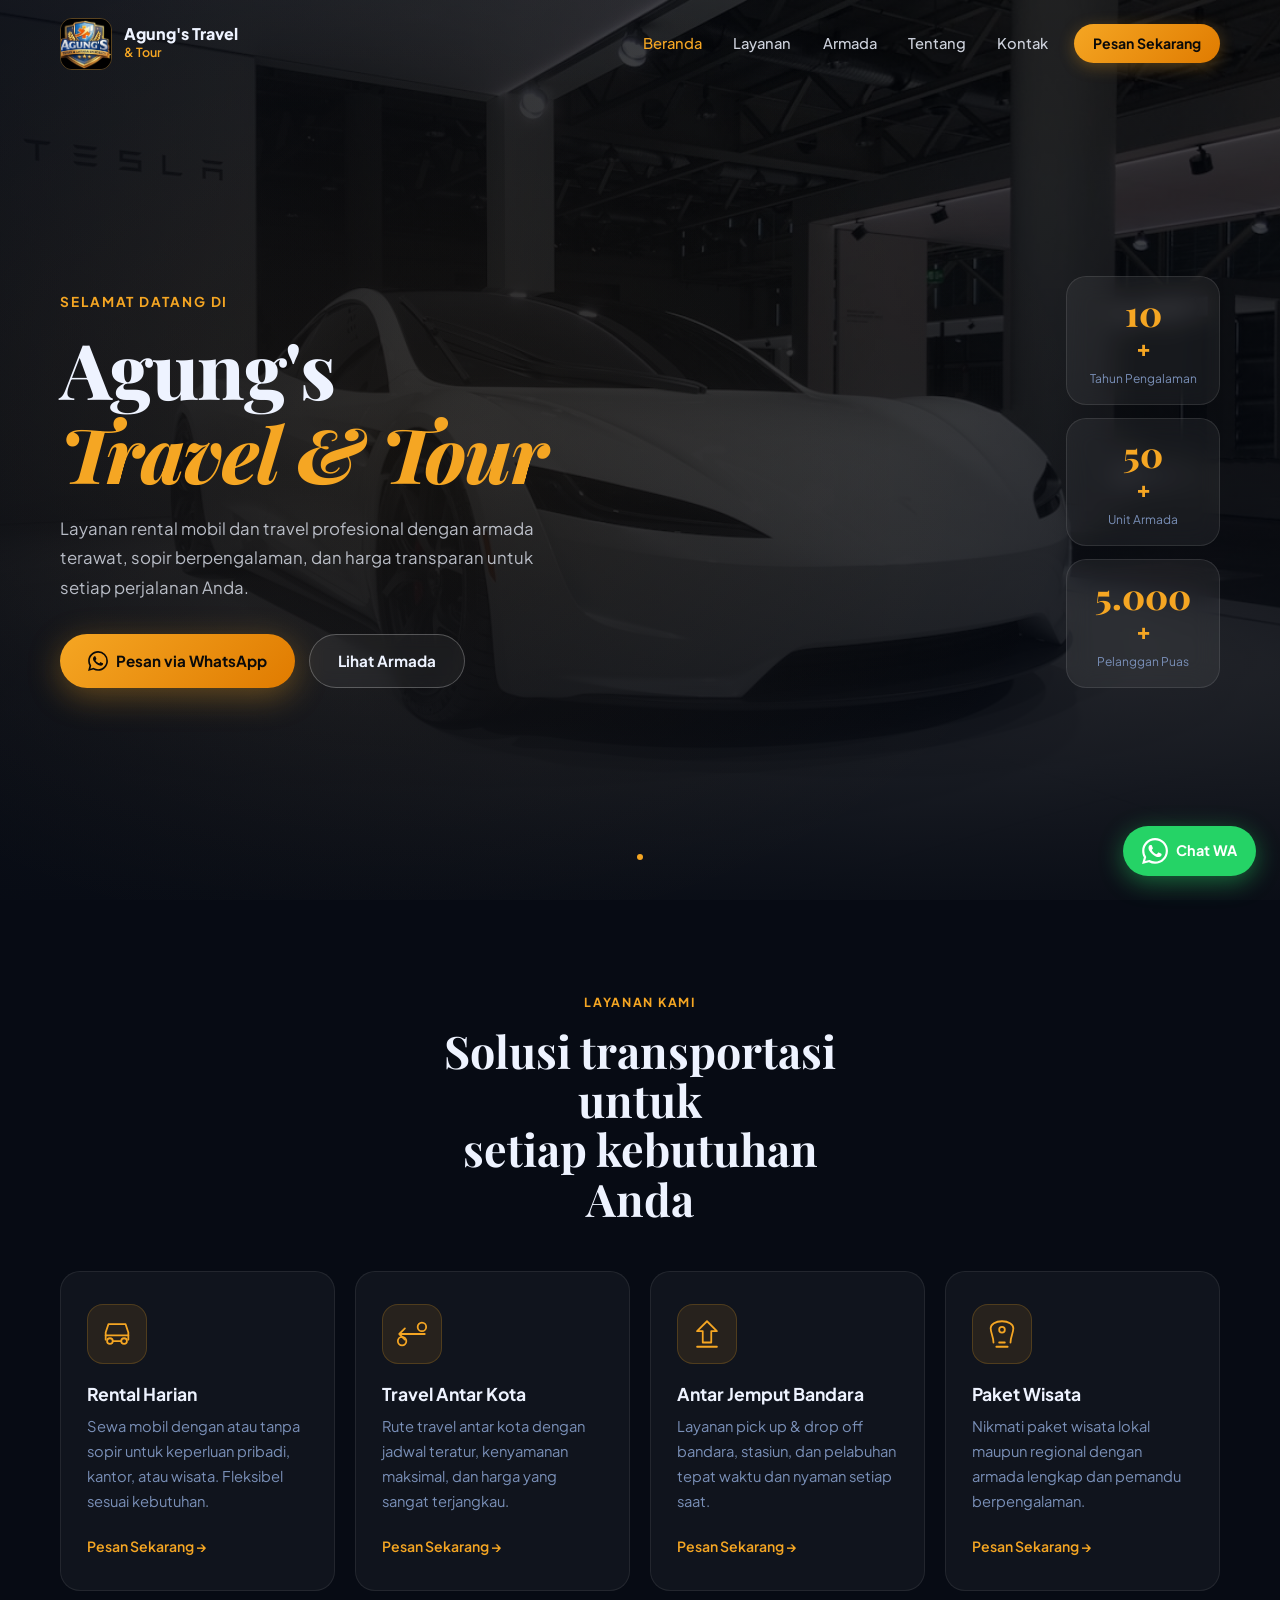
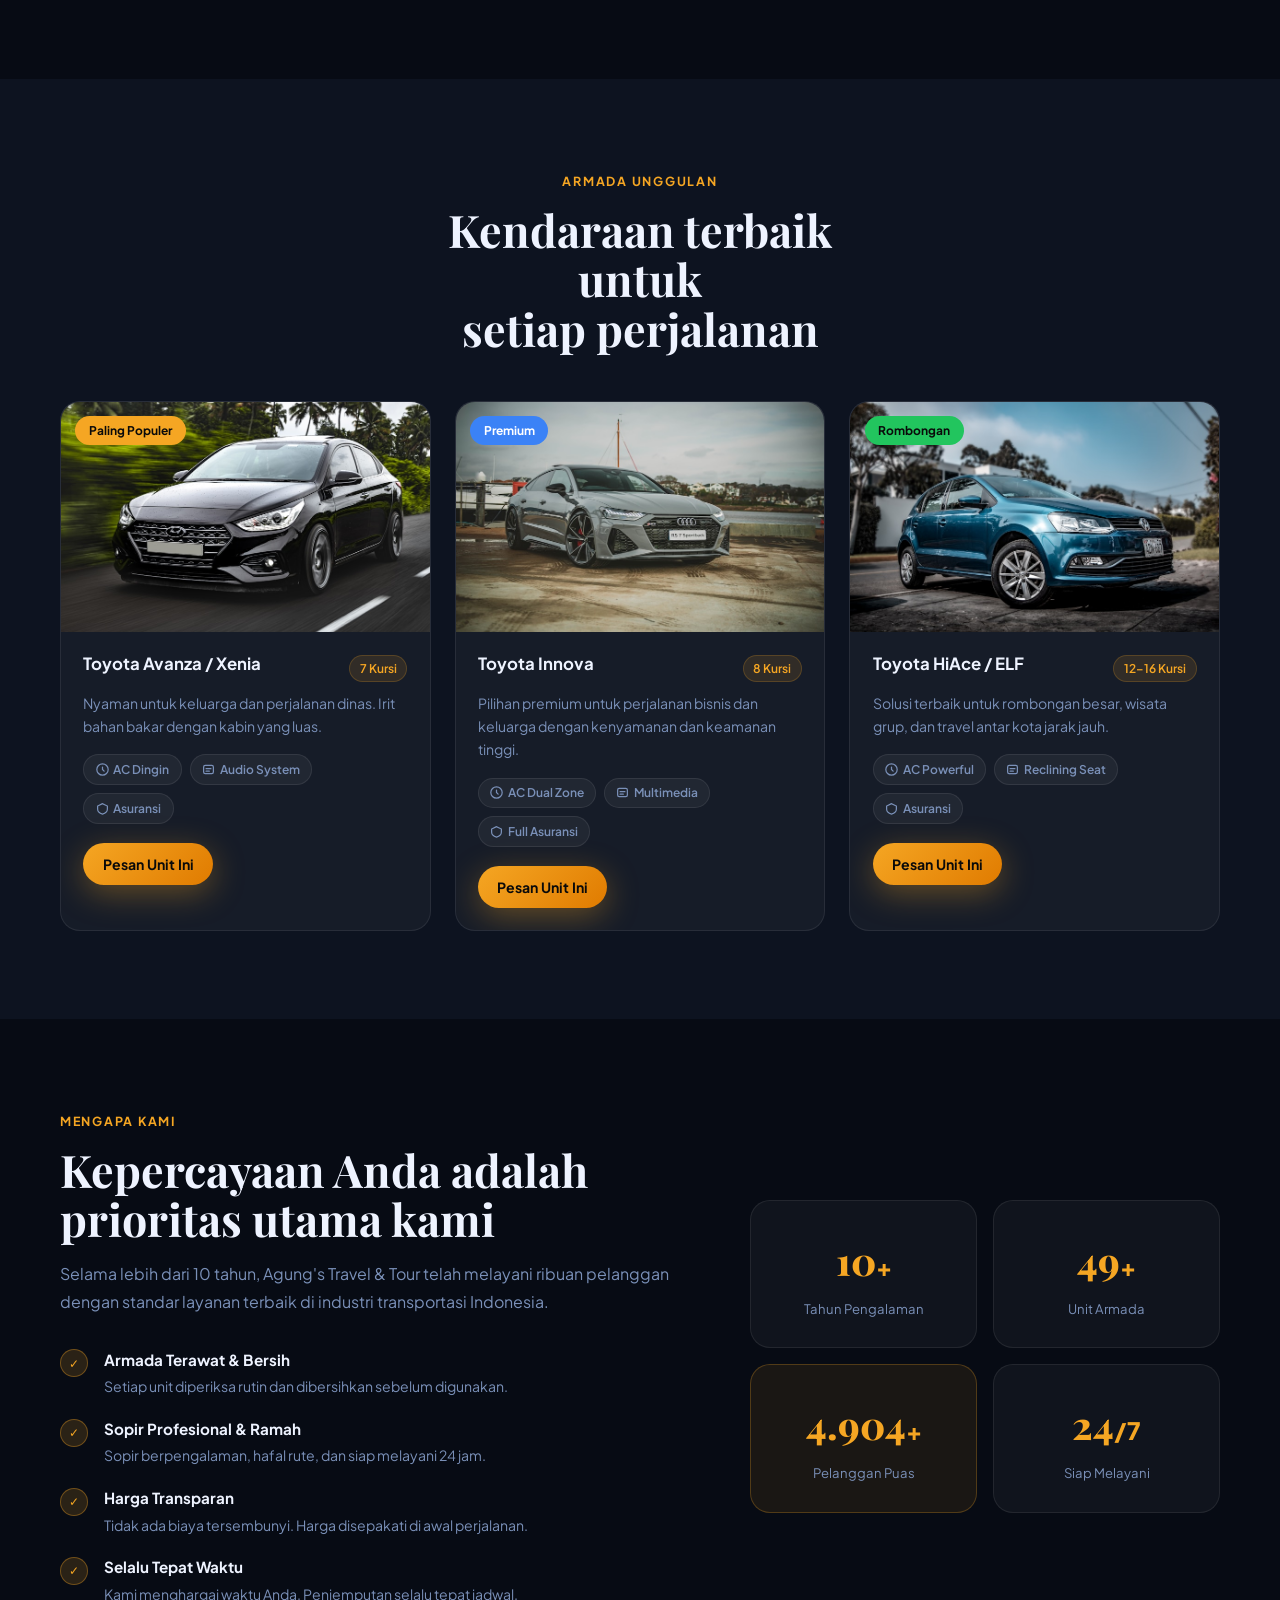
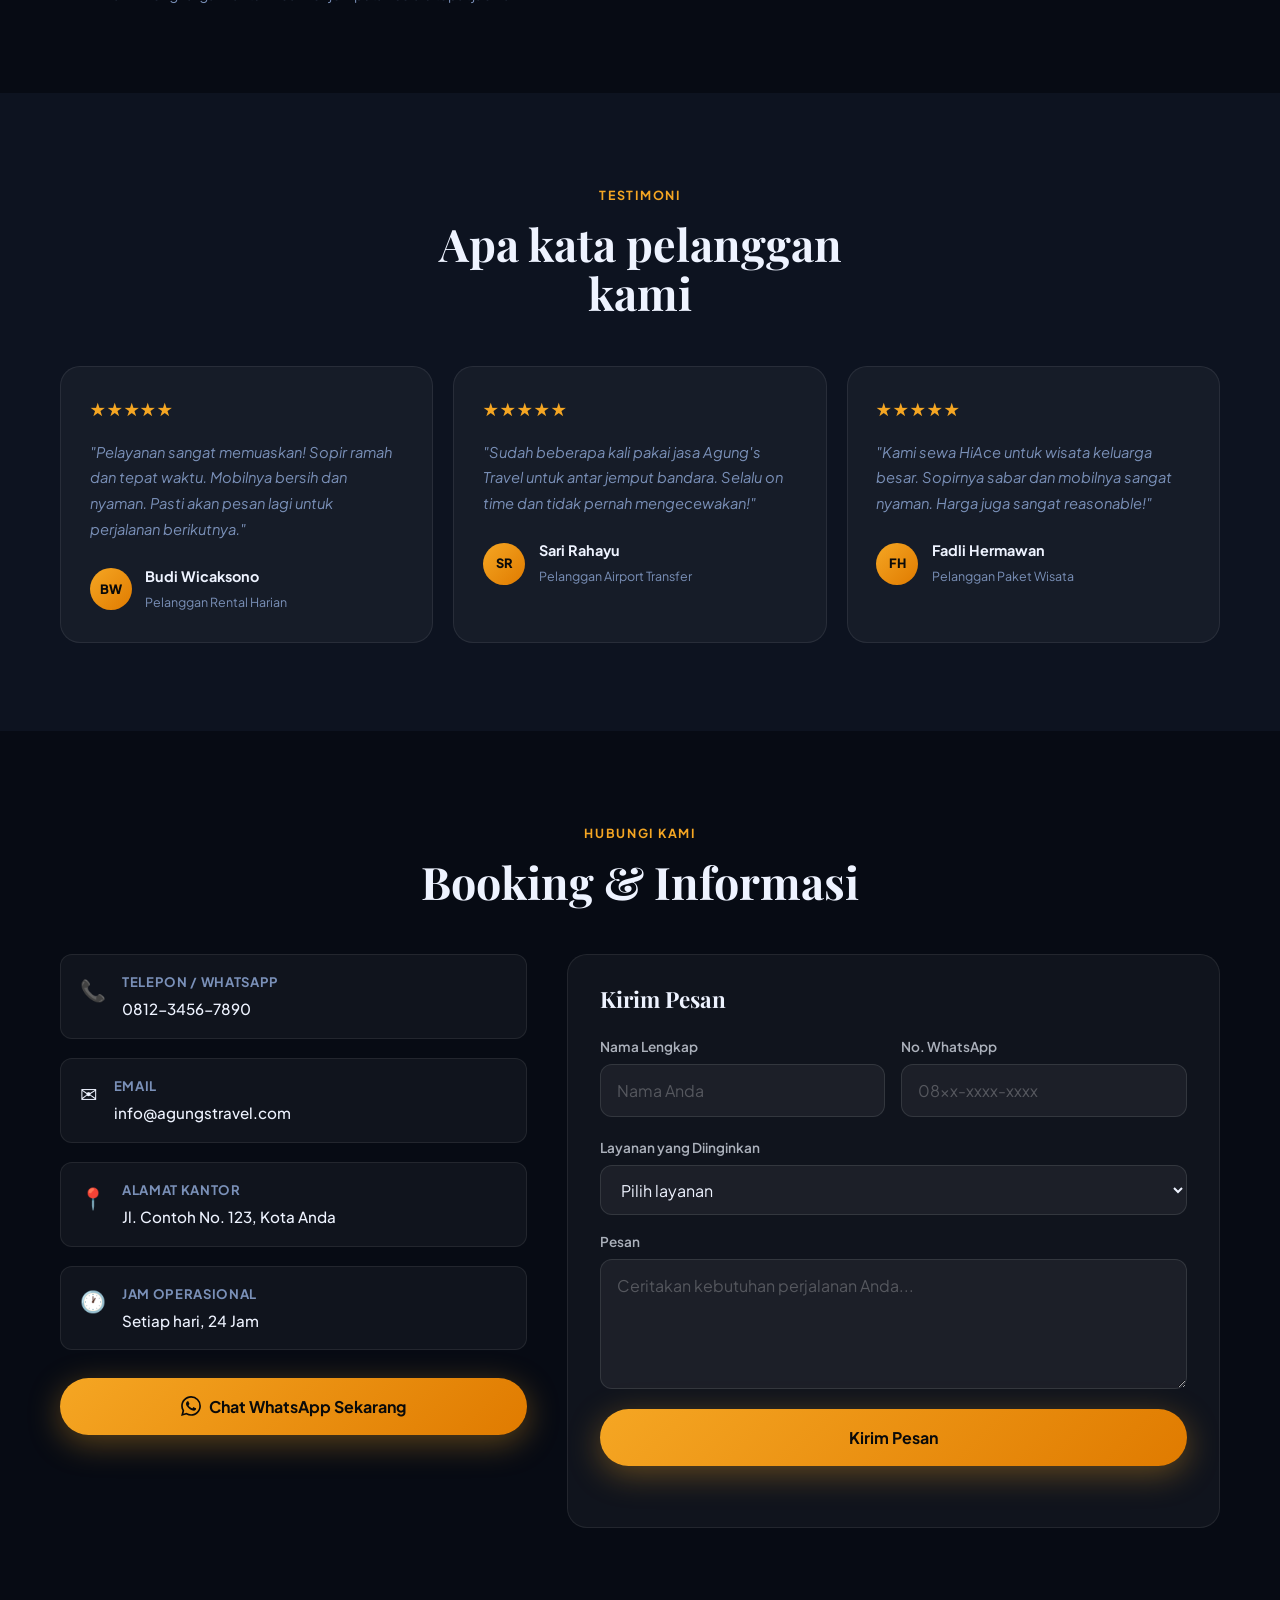
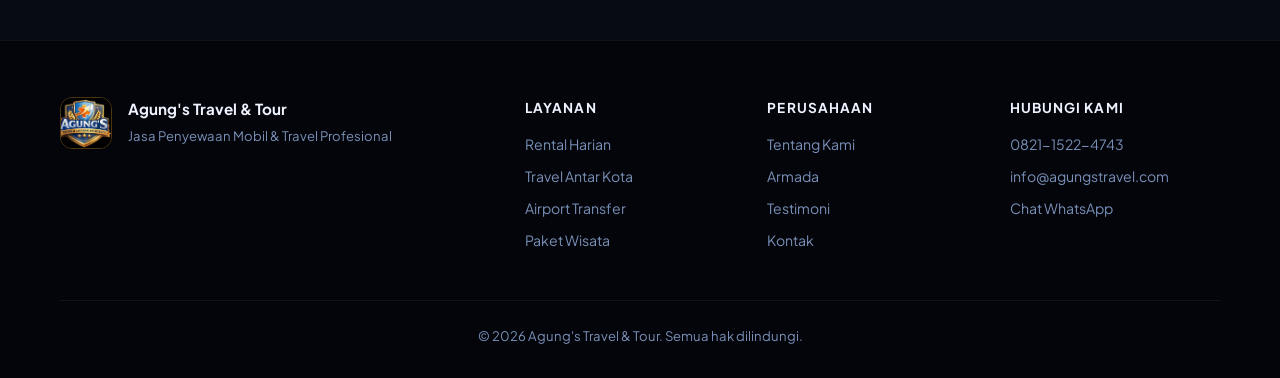
==== commit 05915021: "Update index.html" ====
--- a/index.html
+++ b/index.html
@@ -217,7 +217,7 @@
                 <span><svg viewBox="0 0 16 16" fill="currentColor" width="13" height="13"><rect x="2" y="3" width="12" height="10" rx="2" stroke="currentColor" stroke-width="1.5" fill="none"/><path d="M5 7h6M5 10h4" stroke="currentColor" stroke-width="1.5" stroke-linecap="round"/></svg> Reclining Seat</span>
                 <span><svg viewBox="0 0 16 16" fill="currentColor" width="13" height="13"><path d="M8 2L2 5v4c0 3 2.5 5 6 6 3.5-1 6-3 6-6V5L8 2Z" stroke="currentColor" stroke-width="1.5" fill="none"/></svg> Asuransi</span>
               </div>
-              <a href="https://wa.me/6281234567890" class="btn btn-gold btn-sm" target="_blank">Pesan Unit Ini</a>
+              <a href="https://wa.me/6282115224743" class="btn btn-gold btn-sm" target="_blank">Pesan Unit Ini</a>
             </div>
           </div>
 
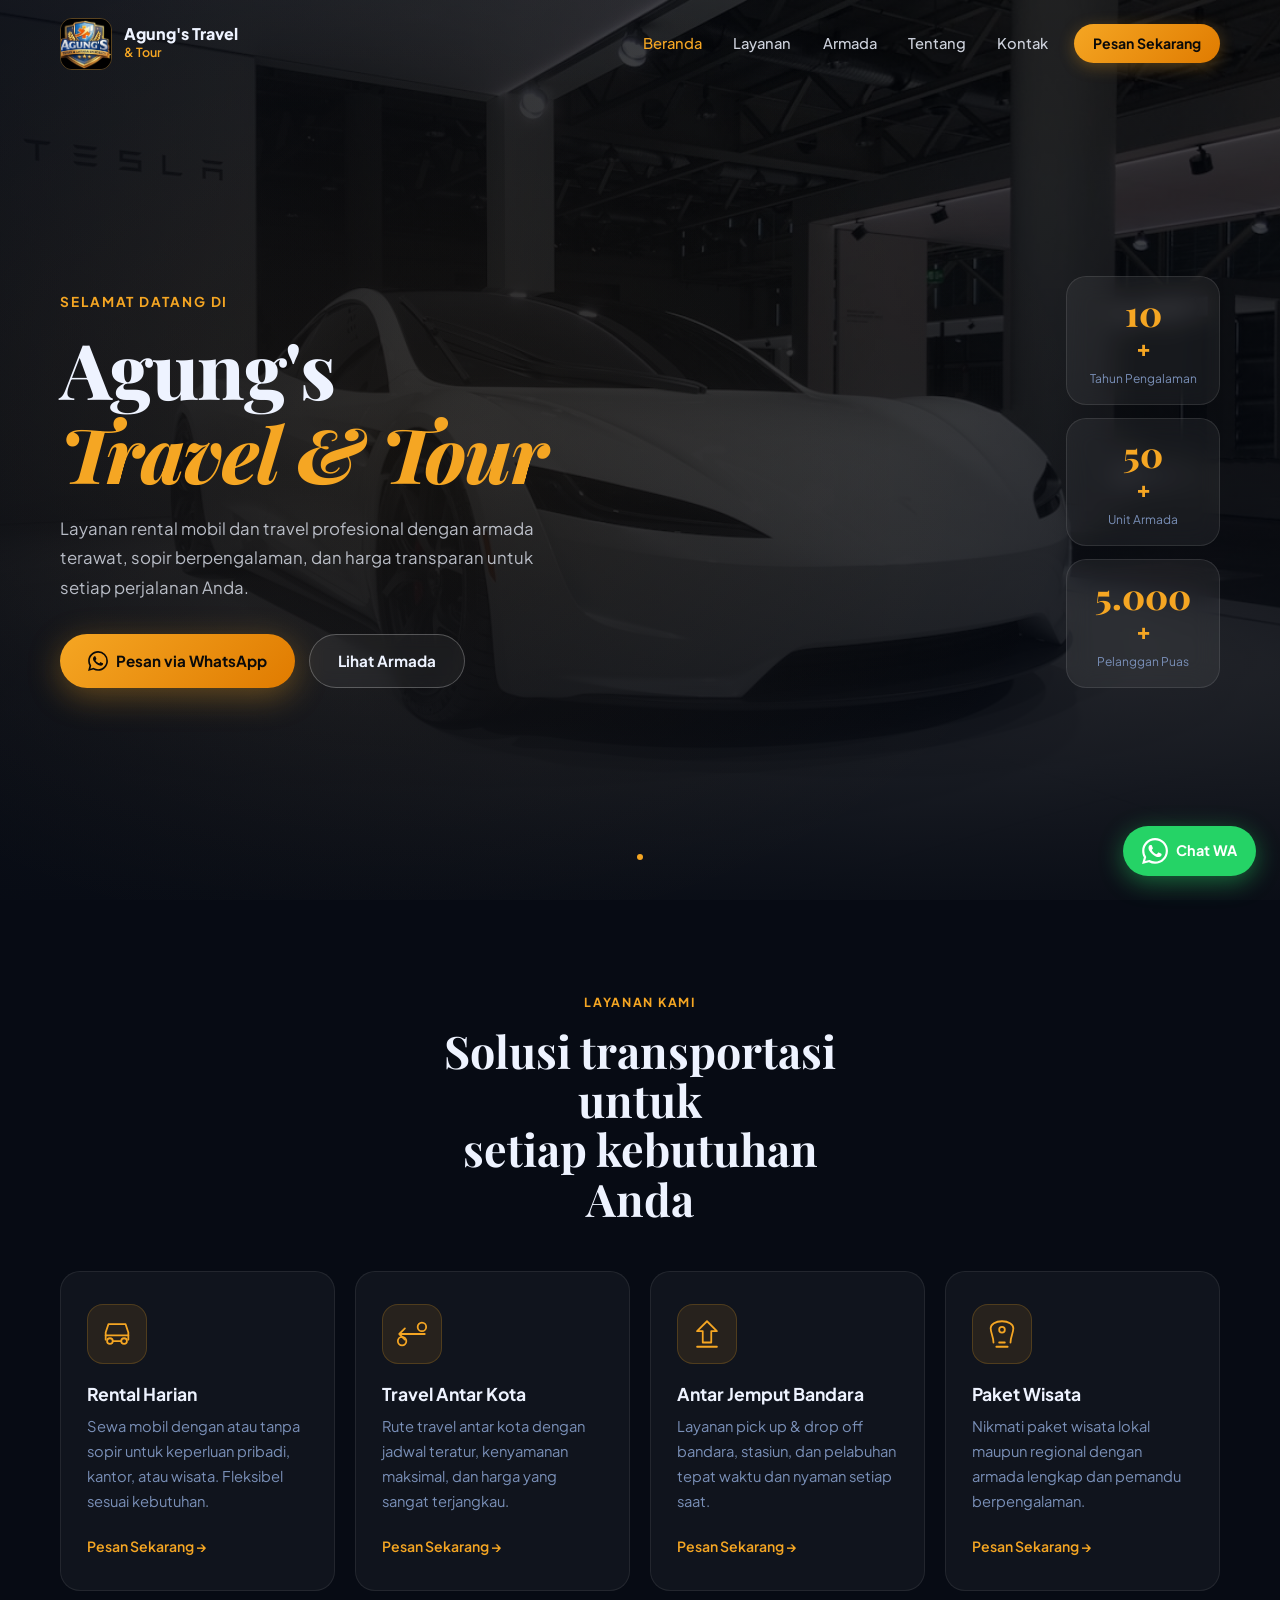
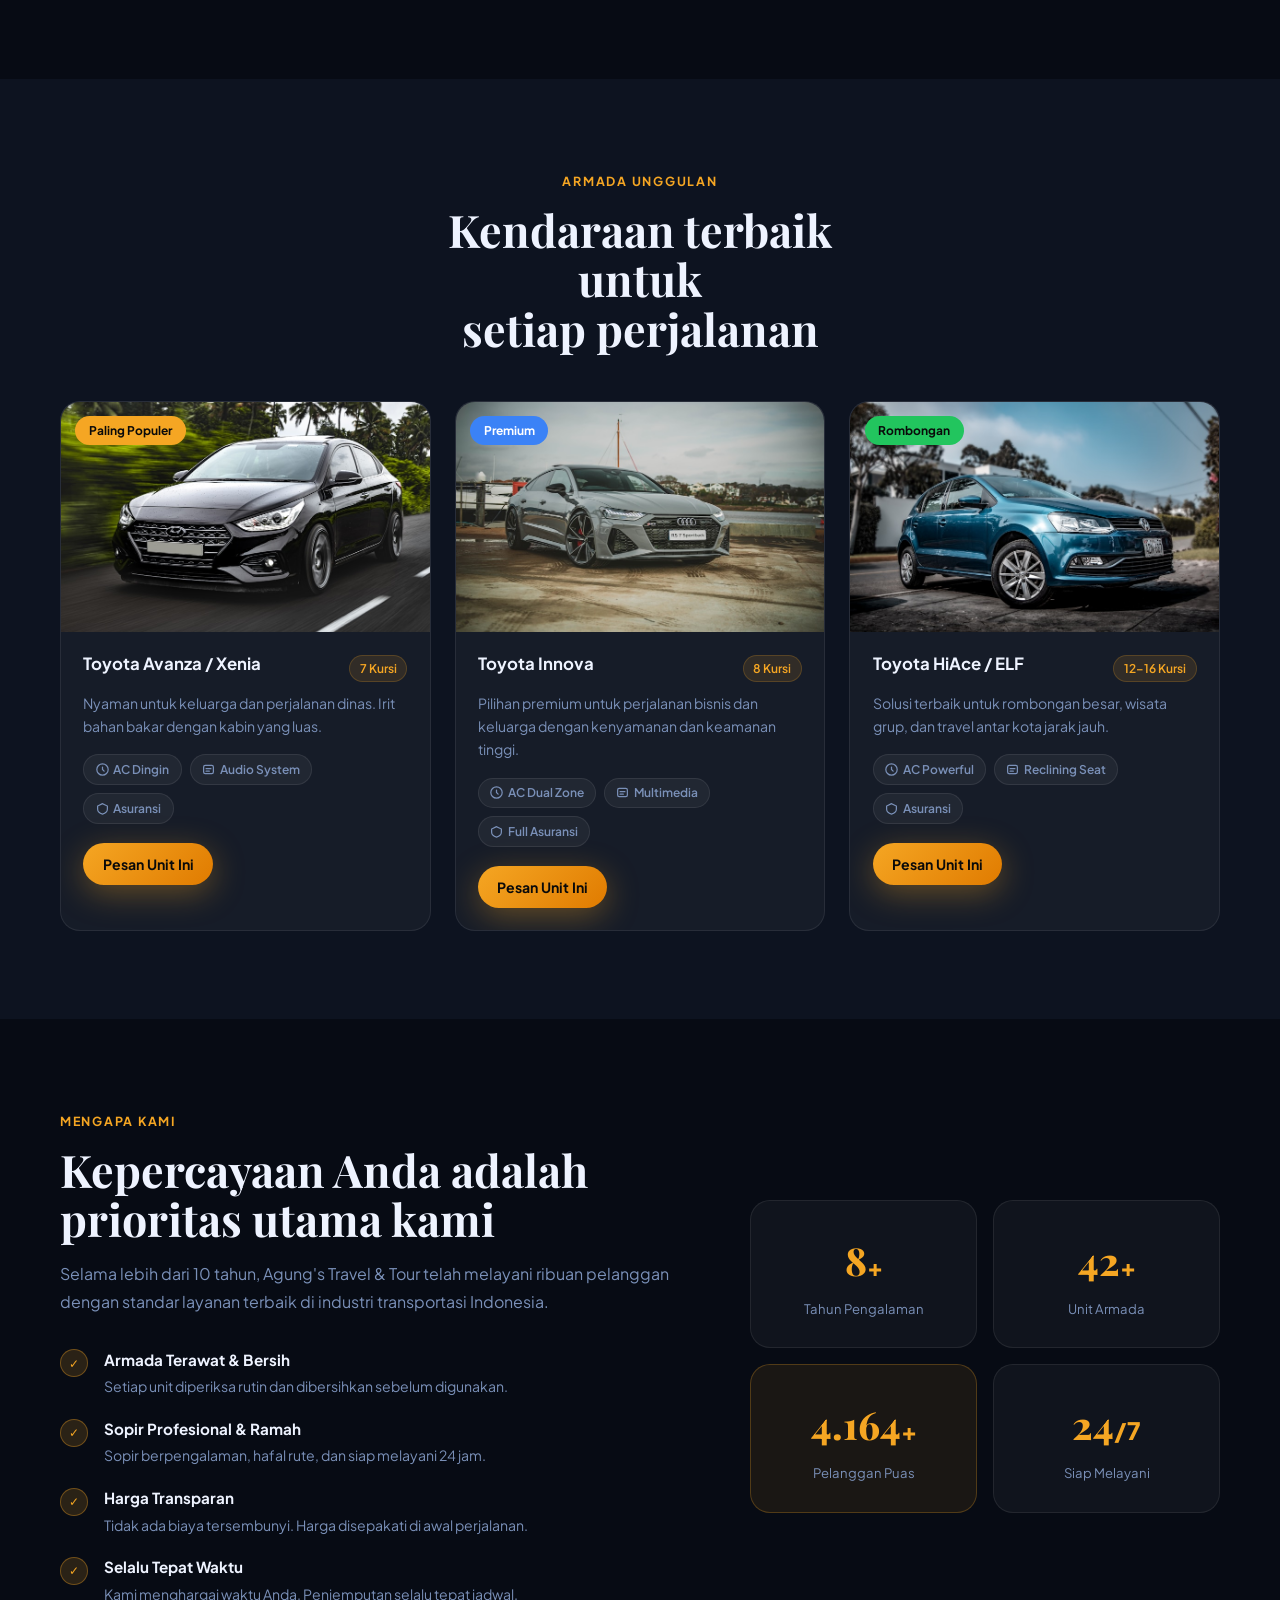
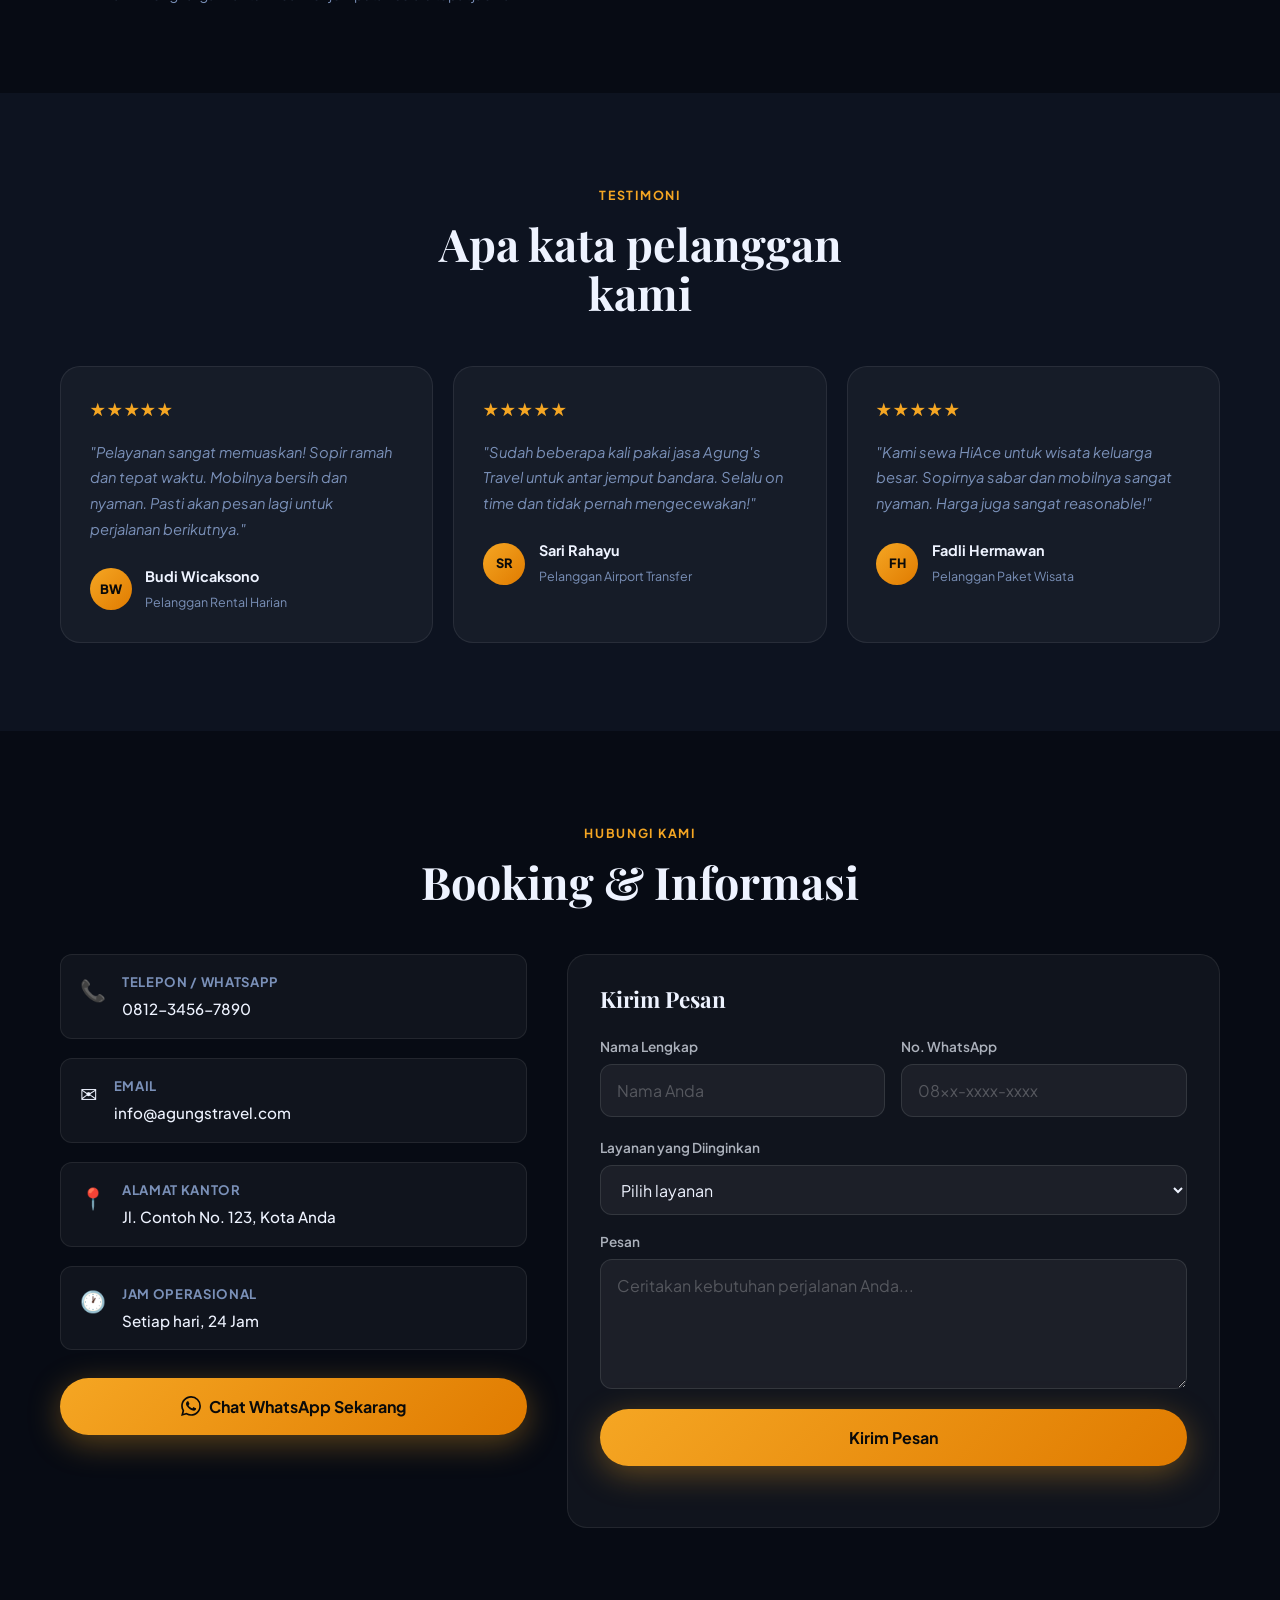
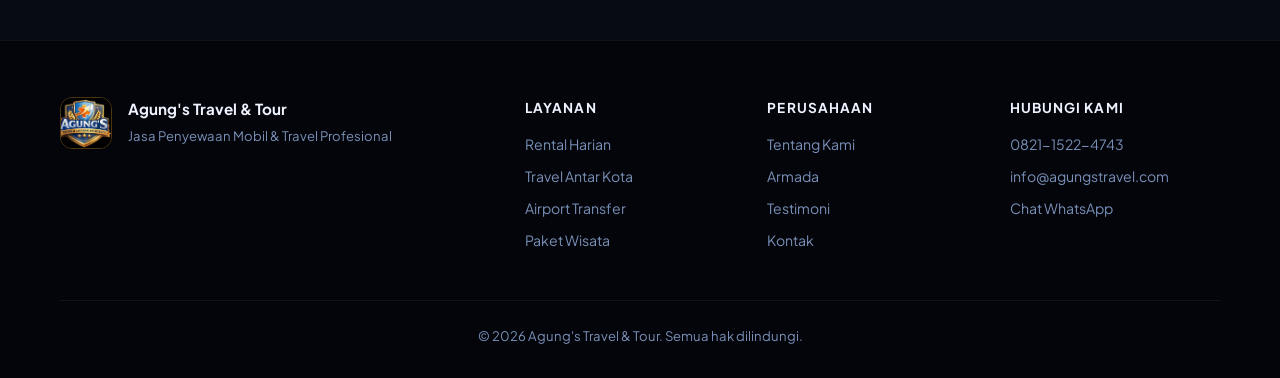
==== commit 4311405a: "Update WhatsApp link in index.html" ====
--- a/index.html
+++ b/index.html
@@ -13,7 +13,7 @@
 <body>
 
   <!-- Floating WhatsApp Button -->
-  <a href="https://wa.me/6281234567890" class="wa-float" target="_blank" rel="noopener" aria-label="Chat WhatsApp">
+  <a href="https://wa.me/6282115224743" class="wa-float" target="_blank" rel="noopener" aria-label="Chat WhatsApp">
     <svg viewBox="0 0 24 24" fill="currentColor" width="26" height="26">
       <path d="M17.472 14.382c-.297-.149-1.758-.867-2.03-.967-.273-.099-.471-.148-.67.15-.197.297-.767.966-.94 1.164-.173.199-.347.223-.644.075-.297-.15-1.255-.463-2.39-1.475-.883-.788-1.48-1.761-1.653-2.059-.173-.297-.018-.458.13-.606.134-.133.298-.347.446-.52.149-.174.198-.298.298-.497.099-.198.05-.371-.025-.52-.075-.149-.669-1.612-.916-2.207-.242-.579-.487-.5-.669-.51-.173-.008-.371-.01-.57-.01-.198 0-.52.074-.792.372-.272.297-1.04 1.016-1.04 2.479 0 1.462 1.065 2.875 1.213 3.074.149.198 2.096 3.2 5.077 4.487.709.306 1.262.489 1.694.625.712.227 1.36.195 1.871.118.571-.085 1.758-.719 2.006-1.413.248-.694.248-1.289.173-1.413-.074-.124-.272-.198-.57-.347m-5.421 7.403h-.004a9.87 9.87 0 01-5.031-1.378l-.361-.214-3.741.982.998-3.648-.235-.374a9.86 9.86 0 01-1.51-5.26c.001-5.45 4.436-9.884 9.888-9.884 2.64 0 5.122 1.03 6.988 2.898a9.825 9.825 0 012.893 6.994c-.003 5.45-4.437 9.884-9.885 9.884m8.413-18.297A11.815 11.815 0 0012.05 0C5.495 0 .16 5.335.157 11.892c0 2.096.547 4.142 1.588 5.945L.057 24l6.305-1.654a11.882 11.882 0 005.683 1.448h.005c6.554 0 11.89-5.335 11.893-11.893a11.821 11.821 0 00-3.48-8.413Z"/>
     </svg>
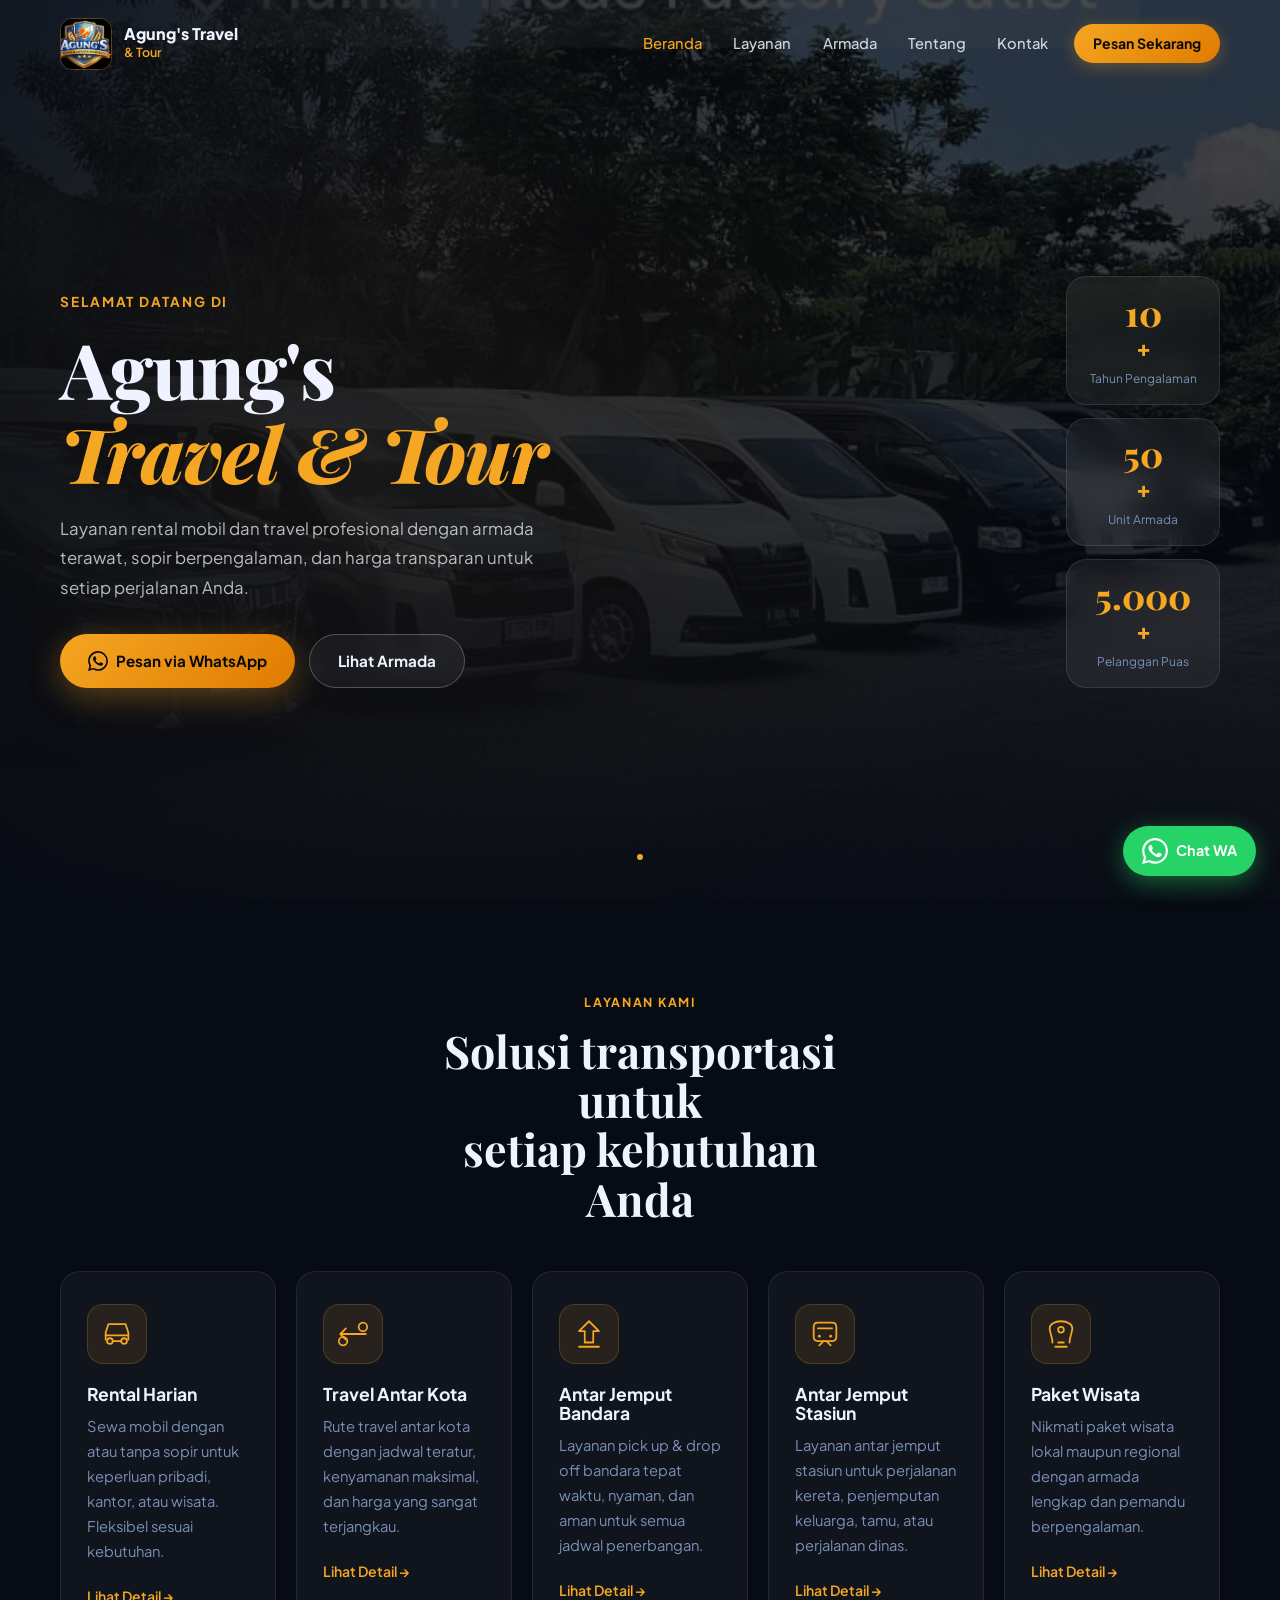
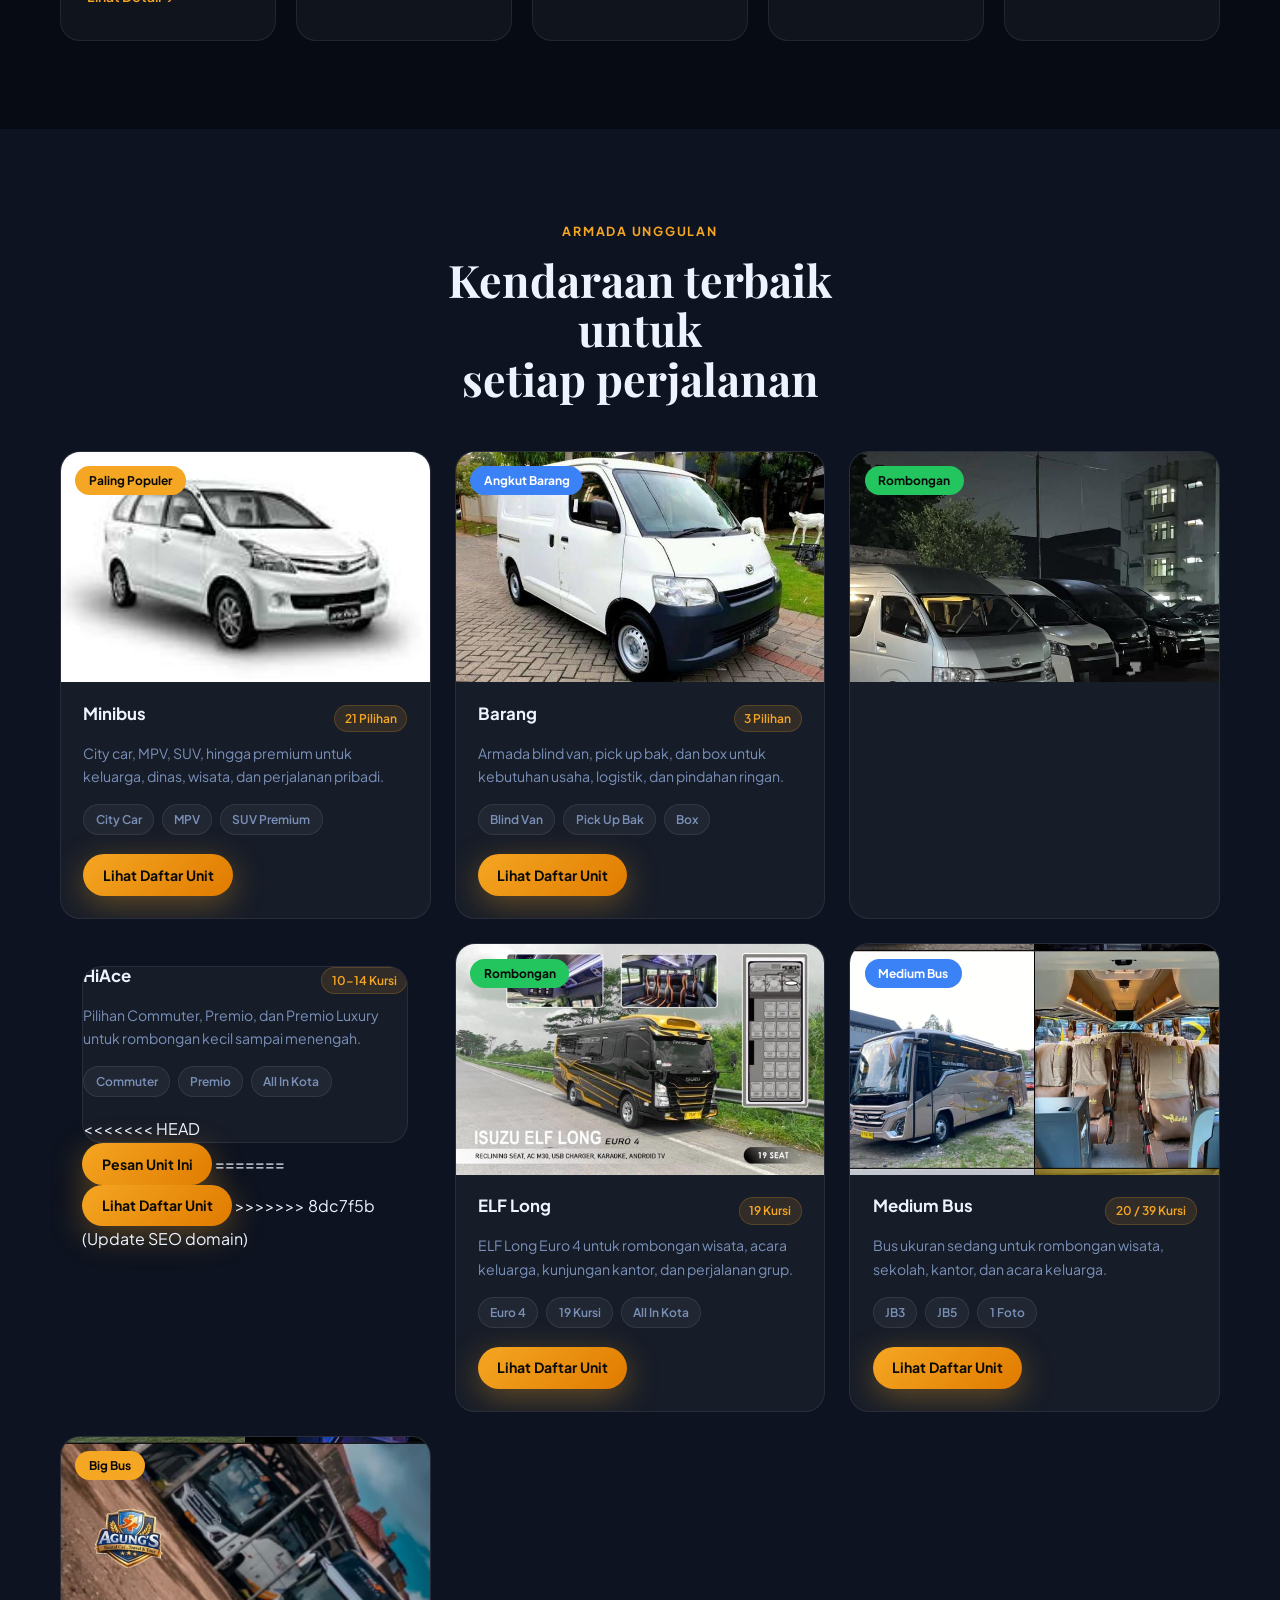
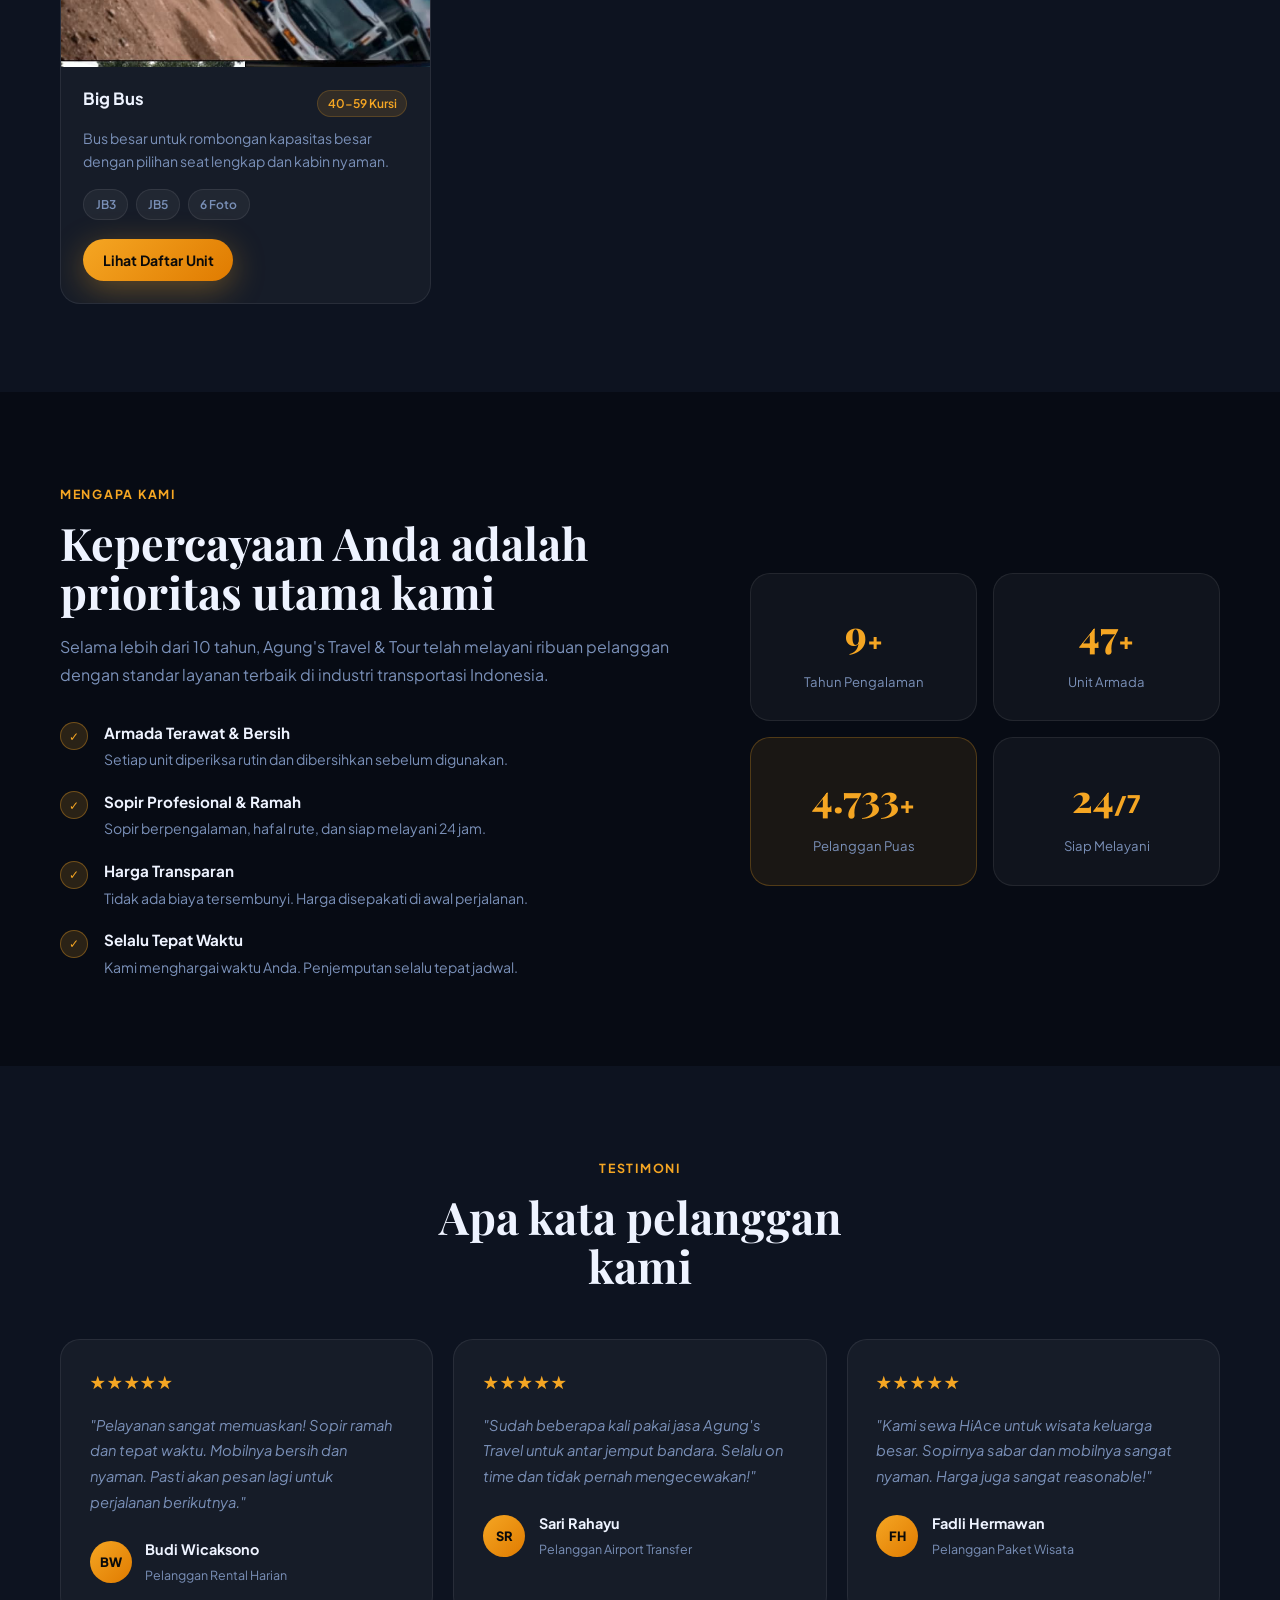
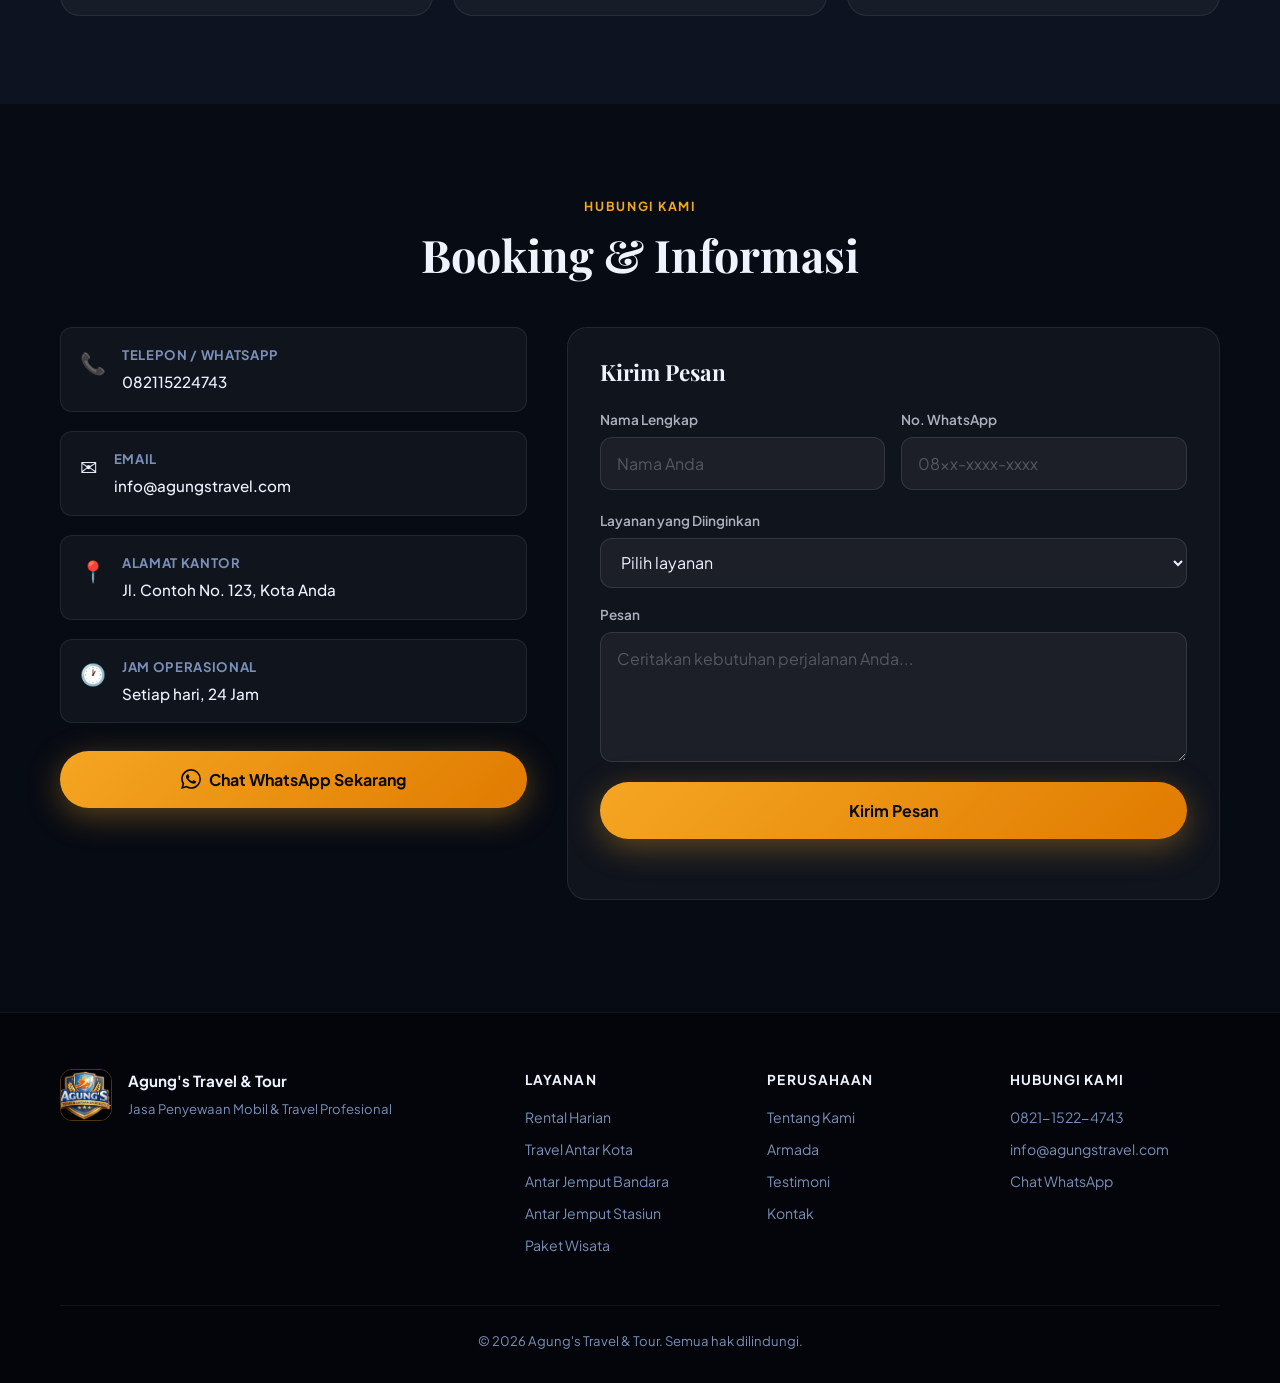
==== commit 50254ee8: "perubahan" ====
--- a/index.html
+++ b/index.html
@@ -1,458 +1,882 @@
-<!DOCTYPE html>
+<!doctype html>
 <html lang="id">
-<head>
-  <meta charset="UTF-8" />
-  <meta name="viewport" content="width=device-width, initial-scale=1.0" />
-  <title>Agung's Travel & Tour — Rental Mobil & Travel Profesional</title>
-  <meta name="description" content="Agung's Travel & Tour menyediakan layanan rental mobil dan travel profesional. Armada terawat, sopir berpengalaman, harga terjangkau." />
-  <link rel="preconnect" href="https://fonts.googleapis.com" />
-  <link rel="preconnect" href="https://fonts.gstatic.com" crossorigin />
-  <link href="https://fonts.googleapis.com/css2?family=Plus+Jakarta+Sans:wght@400;500;600;700;800&family=Playfair+Display:ital,wght@0,700;0,800;1,700&display=swap" rel="stylesheet" />
-  <link rel="stylesheet" href="styles.css" />
-</head>
-<body>
-
-  <!-- Floating WhatsApp Button -->
-  <a href="https://wa.me/6282115224743" class="wa-float" target="_blank" rel="noopener" aria-label="Chat WhatsApp">
-    <svg viewBox="0 0 24 24" fill="currentColor" width="26" height="26">
-      <path d="M17.472 14.382c-.297-.149-1.758-.867-2.03-.967-.273-.099-.471-.148-.67.15-.197.297-.767.966-.94 1.164-.173.199-.347.223-.644.075-.297-.15-1.255-.463-2.39-1.475-.883-.788-1.48-1.761-1.653-2.059-.173-.297-.018-.458.13-.606.134-.133.298-.347.446-.52.149-.174.198-.298.298-.497.099-.198.05-.371-.025-.52-.075-.149-.669-1.612-.916-2.207-.242-.579-.487-.5-.669-.51-.173-.008-.371-.01-.57-.01-.198 0-.52.074-.792.372-.272.297-1.04 1.016-1.04 2.479 0 1.462 1.065 2.875 1.213 3.074.149.198 2.096 3.2 5.077 4.487.709.306 1.262.489 1.694.625.712.227 1.36.195 1.871.118.571-.085 1.758-.719 2.006-1.413.248-.694.248-1.289.173-1.413-.074-.124-.272-.198-.57-.347m-5.421 7.403h-.004a9.87 9.87 0 01-5.031-1.378l-.361-.214-3.741.982.998-3.648-.235-.374a9.86 9.86 0 01-1.51-5.26c.001-5.45 4.436-9.884 9.888-9.884 2.64 0 5.122 1.03 6.988 2.898a9.825 9.825 0 012.893 6.994c-.003 5.45-4.437 9.884-9.885 9.884m8.413-18.297A11.815 11.815 0 0012.05 0C5.495 0 .16 5.335.157 11.892c0 2.096.547 4.142 1.588 5.945L.057 24l6.305-1.654a11.882 11.882 0 005.683 1.448h.005c6.554 0 11.89-5.335 11.893-11.893a11.821 11.821 0 00-3.48-8.413Z"/>
-    </svg>
-    <span>Chat WA</span>
-  </a>
-
-  <!-- HEADER -->
-  <header class="site-header" id="header">
-    <div class="container header-inner">
-      <a href="#home" class="brand">
-        <img src="logo.jpeg" alt="Agung's Travel & Tour" class="brand-logo" />
-        <div class="brand-text">
-          <span class="brand-name">Agung's Travel</span>
-          <span class="brand-sub">& Tour</span>
-        </div>
-      </a>
-      <button class="menu-toggle" id="menuToggle" aria-label="Buka menu">
-        <span></span><span></span><span></span>
-      </button>
-      <nav class="main-nav" id="mainNav">
-        <a href="#home" class="nav-link">Beranda</a>
-        <a href="#services" class="nav-link">Layanan</a>
-        <a href="#fleet" class="nav-link">Armada</a>
-        <a href="#about" class="nav-link">Tentang</a>
-        <a href="#contact" class="nav-link">Kontak</a>
-        <a href="https://wa.me/6281234567890" class="nav-cta" target="_blank">Pesan Sekarang</a>
-      </nav>
-    </div>
-  </header>
-
-  <main>
-
-    <!-- HERO -->
-    <section class="hero" id="home">
-      <div class="hero-bg">
-        <img src="images/hero-car.jpg" alt="Armada Agung's Travel & Tour" class="hero-bg-img" />
-        <div class="hero-overlay"></div>
+  <head>
+    <meta charset="UTF-8" />
+    <meta name="viewport" content="width=device-width, initial-scale=1.0" />
+    <title>
+      Agung's Travel & Tour | Rental Mobil, HiAce, ELF & Bus Profesional
+    </title>
+    <meta
+      name="description"
+      content="Agung's Travel & Tour menyediakan rental mobil harian, HiAce, ELF, medium bus, big bus, travel antar kota, antar jemput bandara dan stasiun. Armada terawat, sopir profesional, booking via WhatsApp." />
+    <meta
+      name="keywords"
+      content="rental mobil, sewa mobil, travel, sewa hiace, sewa elf, sewa bus, medium bus, big bus, antar jemput bandara, antar jemput stasiun, Agung Travel" />
+    <meta name="author" content="Agung's Travel & Tour" />
+    <meta name="robots" content="index, follow, max-image-preview:large" />
+    <meta name="theme-color" content="#070b14" />
+    <link
+      rel="canonical"
+      href="https://agungs-travel-p4ugqczvc-rifansyah12s-projects.vercel.app/" />
+    <link rel="icon" href="logo.jpeg" type="image/jpeg" />
+    <link rel="apple-touch-icon" href="logo.jpeg" />
+    <meta property="og:type" content="website" />
+    <meta property="og:locale" content="id_ID" />
+    <meta property="og:site_name" content="Agung's Travel & Tour" />
+    <meta
+      property="og:title"
+      content="Agung's Travel & Tour | Rental Mobil, HiAce, ELF & Bus Profesional" />
+    <meta
+      property="og:description"
+      content="Rental mobil harian, HiAce, ELF, medium bus, big bus, travel antar kota, antar jemput bandara dan stasiun. Booking mudah via WhatsApp." />
+    <meta
+      property="og:url"
+      content="https://agungs-travel-p4ugqczvc-rifansyah12s-projects.vercel.app/" />
+    <meta
+      property="og:image"
+      content="https://agungs-travel-p4ugqczvc-rifansyah12s-projects.vercel.app/images/bg-hero.jpeg" />
+    <meta property="og:image:alt" content="Armada Agung's Travel & Tour" />
+    <meta name="twitter:card" content="summary_large_image" />
+    <meta
+      name="twitter:title"
+      content="Agung's Travel & Tour | Rental Mobil & Travel Profesional" />
+    <meta
+      name="twitter:description"
+      content="Sewa mobil, HiAce, ELF, medium bus, big bus, travel antar kota, antar jemput bandara dan stasiun. Booking via WhatsApp." />
+    <meta
+      name="twitter:image"
+      content="https://agungs-travel-p4ugqczvc-rifansyah12s-projects.vercel.app/images/bg-hero.jpeg" />
+    <link rel="preconnect" href="https://fonts.googleapis.com" />
+    <link rel="preconnect" href="https://fonts.gstatic.com" crossorigin />
+    <link
+      href="https://fonts.googleapis.com/css2?family=Plus+Jakarta+Sans:wght@400;500;600;700;800&family=Playfair+Display:ital,wght@0,700;0,800;1,700&display=swap"
+      rel="stylesheet" />
+    <link rel="stylesheet" href="styles.css" />
+    <script type="application/ld+json">
+      {
+        "@context": "https://schema.org",
+        "@type": "TravelAgency",
+        "name": "Agung's Travel & Tour",
+        "url": "https://agungs-travel-p4ugqczvc-rifansyah12s-projects.vercel.app/",
+        "logo": "https://agungs-travel-p4ugqczvc-rifansyah12s-projects.vercel.app/logo.jpeg",
+        "image": "https://agungs-travel-p4ugqczvc-rifansyah12s-projects.vercel.app/images/bg-hero.jpeg",
+        "description": "Agung's Travel & Tour menyediakan rental mobil harian, HiAce, ELF, medium bus, big bus, travel antar kota, antar jemput bandara, antar jemput stasiun, dan paket wisata.",
+        "telephone": "+6282115224743",
+        "priceRange": "Rp350.000 - Rp3.500.000",
+        "areaServed": "Indonesia",
+        "openingHoursSpecification": [
+          {
+            "@type": "OpeningHoursSpecification",
+            "dayOfWeek": [
+              "Monday",
+              "Tuesday",
+              "Wednesday",
+              "Thursday",
+              "Friday",
+              "Saturday",
+              "Sunday"
+            ],
+            "opens": "00:00",
+            "closes": "23:59"
+          }
+        ],
+        "contactPoint": [
+          {
+            "@type": "ContactPoint",
+            "telephone": "+6282115224743",
+            "contactType": "customer service",
+            "availableLanguage": ["Indonesian"]
+          }
+        ],
+        "makesOffer": [
+          {
+            "@type": "Offer",
+            "itemOffered": { "@type": "Service", "name": "Rental Mobil Harian" }
+          },
+          {
+            "@type": "Offer",
+            "itemOffered": { "@type": "Service", "name": "Travel Antar Kota" }
+          },
+          {
+            "@type": "Offer",
+            "itemOffered": {
+              "@type": "Service",
+              "name": "Antar Jemput Bandara"
+            }
+          },
+          {
+            "@type": "Offer",
+            "itemOffered": {
+              "@type": "Service",
+              "name": "Antar Jemput Stasiun"
+            }
+          },
+          {
+            "@type": "Offer",
+            "itemOffered": {
+              "@type": "Service",
+              "name": "Sewa HiAce, ELF, Medium Bus, dan Big Bus"
+            }
+          }
+        ]
+      }
+    </script>
+  </head>
+  <body>
+    <!-- Floating WhatsApp Button -->
+    <a
+      href="https://wa.me/6282115224743"
+      class="wa-float"
+      target="_blank"
+      rel="noopener"
+      aria-label="Chat WhatsApp">
+      <svg viewBox="0 0 24 24" fill="currentColor" width="26" height="26">
+        <path
+          d="M17.472 14.382c-.297-.149-1.758-.867-2.03-.967-.273-.099-.471-.148-.67.15-.197.297-.767.966-.94 1.164-.173.199-.347.223-.644.075-.297-.15-1.255-.463-2.39-1.475-.883-.788-1.48-1.761-1.653-2.059-.173-.297-.018-.458.13-.606.134-.133.298-.347.446-.52.149-.174.198-.298.298-.497.099-.198.05-.371-.025-.52-.075-.149-.669-1.612-.916-2.207-.242-.579-.487-.5-.669-.51-.173-.008-.371-.01-.57-.01-.198 0-.52.074-.792.372-.272.297-1.04 1.016-1.04 2.479 0 1.462 1.065 2.875 1.213 3.074.149.198 2.096 3.2 5.077 4.487.709.306 1.262.489 1.694.625.712.227 1.36.195 1.871.118.571-.085 1.758-.719 2.006-1.413.248-.694.248-1.289.173-1.413-.074-.124-.272-.198-.57-.347m-5.421 7.403h-.004a9.87 9.87 0 01-5.031-1.378l-.361-.214-3.741.982.998-3.648-.235-.374a9.86 9.86 0 01-1.51-5.26c.001-5.45 4.436-9.884 9.888-9.884 2.64 0 5.122 1.03 6.988 2.898a9.825 9.825 0 012.893 6.994c-.003 5.45-4.437 9.884-9.885 9.884m8.413-18.297A11.815 11.815 0 0012.05 0C5.495 0 .16 5.335.157 11.892c0 2.096.547 4.142 1.588 5.945L.057 24l6.305-1.654a11.882 11.882 0 005.683 1.448h.005c6.554 0 11.89-5.335 11.893-11.893a11.821 11.821 0 00-3.48-8.413Z" />
+      </svg>
+      <span>Chat WA</span>
+    </a>
+
+    <!-- HEADER -->
+    <header class="site-header" id="header">
+      <div class="container header-inner">
+        <a href="#home" class="brand">
+          <img src="logo.jpeg" alt="Agung's Travel & Tour" class="brand-logo" />
+          <div class="brand-text">
+            <span class="brand-name">Agung's Travel</span>
+            <span class="brand-sub">& Tour</span>
+          </div>
+        </a>
+        <button class="menu-toggle" id="menuToggle" aria-label="Buka menu">
+          <span></span><span></span><span></span>
+        </button>
+        <nav class="main-nav" id="mainNav">
+          <a href="#home" class="nav-link">Beranda</a>
+          <a href="#services" class="nav-link">Layanan</a>
+          <a href="#fleet" class="nav-link">Armada</a>
+          <a href="#about" class="nav-link">Tentang</a>
+          <a href="#contact" class="nav-link">Kontak</a>
+          <a href="https://wa.me/6282115224743" class="nav-cta" target="_blank"
+            >Pesan Sekarang</a
+          >
+        </nav>
       </div>
-      <div class="container hero-content">
-        <div class="hero-text reveal">
-          <span class="eyebrow">Selamat Datang di</span>
-          <h1>Agung's<br><em>Travel & Tour</em></h1>
-          <p>Layanan rental mobil dan travel profesional dengan armada terawat, sopir berpengalaman, dan harga transparan untuk setiap perjalanan Anda.</p>
-          <div class="hero-actions">
-            <a href="https://wa.me/6281234567890" class="btn btn-gold" target="_blank" rel="noopener">
-              <svg viewBox="0 0 24 24" fill="currentColor" width="20" height="20">
-                <path d="M17.472 14.382c-.297-.149-1.758-.867-2.03-.967-.273-.099-.471-.148-.67.15-.197.297-.767.966-.94 1.164-.173.199-.347.223-.644.075-.297-.15-1.255-.463-2.39-1.475-.883-.788-1.48-1.761-1.653-2.059-.173-.297-.018-.458.13-.606.134-.133.298-.347.446-.52.149-.174.198-.298.298-.497.099-.198.05-.371-.025-.52-.075-.149-.669-1.612-.916-2.207-.242-.579-.487-.5-.669-.51-.173-.008-.371-.01-.57-.01-.198 0-.52.074-.792.372-.272.297-1.04 1.016-1.04 2.479 0 1.462 1.065 2.875 1.213 3.074.149.198 2.096 3.2 5.077 4.487.709.306 1.262.489 1.694.625.712.227 1.36.195 1.871.118.571-.085 1.758-.719 2.006-1.413.248-.694.248-1.289.173-1.413-.074-.124-.272-.198-.57-.347m-5.421 7.403h-.004a9.87 9.87 0 01-5.031-1.378l-.361-.214-3.741.982.998-3.648-.235-.374a9.86 9.86 0 01-1.51-5.26c.001-5.45 4.436-9.884 9.888-9.884 2.64 0 5.122 1.03 6.988 2.898a9.825 9.825 0 012.893 6.994c-.003 5.45-4.437 9.884-9.885 9.884m8.413-18.297A11.815 11.815 0 0012.05 0C5.495 0 .16 5.335.157 11.892c0 2.096.547 4.142 1.588 5.945L.057 24l6.305-1.654a11.882 11.882 0 005.683 1.448h.005c6.554 0 11.89-5.335 11.893-11.893a11.821 11.821 0 00-3.48-8.413Z"/>
-              </svg>
-              Pesan via WhatsApp
-            </a>
-            <a href="#fleet" class="btn btn-outline">Lihat Armada</a>
-          </div>
-        </div>
-        <div class="hero-stats reveal">
-          <div class="hstat-card">
-            <span class="hstat-num" data-count="10">0</span><span class="hstat-plus">+</span>
-            <span class="hstat-label">Tahun Pengalaman</span>
-          </div>
-          <div class="hstat-card">
-            <span class="hstat-num" data-count="50">0</span><span class="hstat-plus">+</span>
-            <span class="hstat-label">Unit Armada</span>
-          </div>
-          <div class="hstat-card">
-            <span class="hstat-num" data-count="5000">0</span><span class="hstat-plus">+</span>
-            <span class="hstat-label">Pelanggan Puas</span>
+    </header>
+
+    <main>
+      <!-- HERO -->
+      <section class="hero" id="home">
+        <div class="hero-bg">
+          <img
+            src="images/bg-hero.jpeg"
+            alt="Armada Agung's Travel & Tour"
+            class="hero-bg-img" />
+          <div class="hero-overlay"></div>
+        </div>
+        <div class="container hero-content">
+          <div class="hero-text reveal">
+            <span class="eyebrow">Selamat Datang di</span>
+            <h1>Agung's<br /><em>Travel & Tour</em></h1>
+            <p>
+              Layanan rental mobil dan travel profesional dengan armada terawat,
+              sopir berpengalaman, dan harga transparan untuk setiap perjalanan
+              Anda.
+            </p>
+            <div class="hero-actions">
+              <a
+                href="https://wa.me/6282115224743"
+                class="btn btn-gold"
+                target="_blank"
+                rel="noopener">
+                <svg
+                  viewBox="0 0 24 24"
+                  fill="currentColor"
+                  width="20"
+                  height="20">
+                  <path
+                    d="M17.472 14.382c-.297-.149-1.758-.867-2.03-.967-.273-.099-.471-.148-.67.15-.197.297-.767.966-.94 1.164-.173.199-.347.223-.644.075-.297-.15-1.255-.463-2.39-1.475-.883-.788-1.48-1.761-1.653-2.059-.173-.297-.018-.458.13-.606.134-.133.298-.347.446-.52.149-.174.198-.298.298-.497.099-.198.05-.371-.025-.52-.075-.149-.669-1.612-.916-2.207-.242-.579-.487-.5-.669-.51-.173-.008-.371-.01-.57-.01-.198 0-.52.074-.792.372-.272.297-1.04 1.016-1.04 2.479 0 1.462 1.065 2.875 1.213 3.074.149.198 2.096 3.2 5.077 4.487.709.306 1.262.489 1.694.625.712.227 1.36.195 1.871.118.571-.085 1.758-.719 2.006-1.413.248-.694.248-1.289.173-1.413-.074-.124-.272-.198-.57-.347m-5.421 7.403h-.004a9.87 9.87 0 01-5.031-1.378l-.361-.214-3.741.982.998-3.648-.235-.374a9.86 9.86 0 01-1.51-5.26c.001-5.45 4.436-9.884 9.888-9.884 2.64 0 5.122 1.03 6.988 2.898a9.825 9.825 0 012.893 6.994c-.003 5.45-4.437 9.884-9.885 9.884m8.413-18.297A11.815 11.815 0 0012.05 0C5.495 0 .16 5.335.157 11.892c0 2.096.547 4.142 1.588 5.945L.057 24l6.305-1.654a11.882 11.882 0 005.683 1.448h.005c6.554 0 11.89-5.335 11.893-11.893a11.821 11.821 0 00-3.48-8.413Z" />
+                </svg>
+                Pesan via WhatsApp
+              </a>
+              <a href="#fleet" class="btn btn-outline">Lihat Armada</a>
+            </div>
+          </div>
+          <div class="hero-stats reveal">
+            <div class="hstat-card">
+              <span class="hstat-num" data-count="10">0</span
+              ><span class="hstat-plus">+</span>
+              <span class="hstat-label">Tahun Pengalaman</span>
+            </div>
+            <div class="hstat-card">
+              <span class="hstat-num" data-count="50">0</span
+              ><span class="hstat-plus">+</span>
+              <span class="hstat-label">Unit Armada</span>
+            </div>
+            <div class="hstat-card">
+              <span class="hstat-num" data-count="5000">0</span
+              ><span class="hstat-plus">+</span>
+              <span class="hstat-label">Pelanggan Puas</span>
+            </div>
+          </div>
+        </div>
+        <div class="hero-scroll">
+          <div class="scroll-dot"></div>
+        </div>
+      </section>
+
+      <!-- SERVICES -->
+      <section class="section" id="services">
+        <div class="container">
+          <div class="section-header reveal">
+            <span class="eyebrow">Layanan Kami</span>
+            <h2>Solusi transportasi untuk<br />setiap kebutuhan Anda</h2>
+          </div>
+          <div class="services-grid">
+            <a
+              class="service-card reveal"
+              href="detail-layanan.html?layanan=rental-harian">
+              <div class="service-icon">
+                <svg viewBox="0 0 48 48" fill="none" width="34" height="34">
+                  <path
+                    d="M8 32V22l4-12h24l4 12v10"
+                    stroke="currentColor"
+                    stroke-width="2.5"
+                    stroke-linecap="round"
+                    stroke-linejoin="round" />
+                  <circle
+                    cx="14"
+                    cy="34"
+                    r="4"
+                    stroke="currentColor"
+                    stroke-width="2.5" />
+                  <circle
+                    cx="34"
+                    cy="34"
+                    r="4"
+                    stroke="currentColor"
+                    stroke-width="2.5" />
+                  <path
+                    d="M18 34h12M8 26h32"
+                    stroke="currentColor"
+                    stroke-width="2.5"
+                    stroke-linecap="round" />
+                </svg>
+              </div>
+              <h3>Rental Harian</h3>
+              <p>
+                Sewa mobil dengan atau tanpa sopir untuk keperluan pribadi,
+                kantor, atau wisata. Fleksibel sesuai kebutuhan.
+              </p>
+              <span class="service-link">Lihat Detail →</span>
+            </a>
+
+            <a
+              class="service-card reveal"
+              href="detail-layanan.html?layanan=travel-antar-kota">
+              <div class="service-icon">
+                <svg viewBox="0 0 48 48" fill="none" width="34" height="34">
+                  <path
+                    d="M6 24h36M6 24l8-8M6 24l8 8"
+                    stroke="currentColor"
+                    stroke-width="2.5"
+                    stroke-linecap="round"
+                    stroke-linejoin="round" />
+                  <circle
+                    cx="38"
+                    cy="14"
+                    r="6"
+                    stroke="currentColor"
+                    stroke-width="2.5" />
+                  <circle
+                    cx="10"
+                    cy="34"
+                    r="6"
+                    stroke="currentColor"
+                    stroke-width="2.5" />
+                </svg>
+              </div>
+              <h3>Travel Antar Kota</h3>
+              <p>
+                Rute travel antar kota dengan jadwal teratur, kenyamanan
+                maksimal, dan harga yang sangat terjangkau.
+              </p>
+              <span class="service-link">Lihat Detail →</span>
+            </a>
+
+            <a
+              class="service-card reveal"
+              href="detail-layanan.html?layanan=antar-jemput-bandara">
+              <div class="service-icon">
+                <svg viewBox="0 0 48 48" fill="none" width="34" height="34">
+                  <path
+                    d="M24 6L38 20H30V36H18V20H10L24 6Z"
+                    stroke="currentColor"
+                    stroke-width="2.5"
+                    stroke-linecap="round"
+                    stroke-linejoin="round" />
+                  <path
+                    d="M10 42H38"
+                    stroke="currentColor"
+                    stroke-width="2.5"
+                    stroke-linecap="round" />
+                </svg>
+              </div>
+              <h3>Antar Jemput Bandara</h3>
+              <p>
+                Layanan pick up & drop off bandara tepat waktu, nyaman, dan aman
+                untuk semua jadwal penerbangan.
+              </p>
+              <span class="service-link">Lihat Detail →</span>
+            </a>
+
+            <a
+              class="service-card reveal"
+              href="detail-layanan.html?layanan=antar-jemput-stasiun">
+              <div class="service-icon">
+                <svg viewBox="0 0 48 48" fill="none" width="34" height="34">
+                  <path
+                    d="M14 8H34C38 8 40 10 40 14V28C40 32 38 34 34 34H14C10 34 8 32 8 28V14C8 10 10 8 14 8Z"
+                    stroke="currentColor"
+                    stroke-width="2.5"
+                    stroke-linejoin="round" />
+                  <path
+                    d="M14 16H34M16 40L22 34M32 40L26 34"
+                    stroke="currentColor"
+                    stroke-width="2.5"
+                    stroke-linecap="round" />
+                  <circle cx="16" cy="27" r="2" fill="currentColor" />
+                  <circle cx="32" cy="27" r="2" fill="currentColor" />
+                </svg>
+              </div>
+              <h3>Antar Jemput Stasiun</h3>
+              <p>
+                Layanan antar jemput stasiun untuk perjalanan kereta,
+                penjemputan keluarga, tamu, atau perjalanan dinas.
+              </p>
+              <span class="service-link">Lihat Detail →</span>
+            </a>
+
+            <a
+              class="service-card reveal"
+              href="detail-layanan.html?layanan=paket-wisata">
+              <div class="service-icon">
+                <svg viewBox="0 0 48 48" fill="none" width="34" height="34">
+                  <path
+                    d="M12 36C12 28 8 22 8 16C8 10 15 6 24 6C33 6 40 10 40 16C40 22 36 28 36 36"
+                    stroke="currentColor"
+                    stroke-width="2.5"
+                    stroke-linecap="round" />
+                  <path
+                    d="M16 42H32M20 36H28"
+                    stroke="currentColor"
+                    stroke-width="2.5"
+                    stroke-linecap="round" />
+                  <circle
+                    cx="24"
+                    cy="18"
+                    r="4"
+                    stroke="currentColor"
+                    stroke-width="2.5" />
+                </svg>
+              </div>
+              <h3>Paket Wisata</h3>
+              <p>
+                Nikmati paket wisata lokal maupun regional dengan armada lengkap
+                dan pemandu berpengalaman.
+              </p>
+              <span class="service-link">Lihat Detail →</span>
+            </a>
+          </div>
+        </div>
+      </section>
+
+      <!-- FLEET -->
+      <section class="section section-dark" id="fleet">
+        <div class="container">
+          <div class="section-header reveal">
+            <span class="eyebrow">Armada Unggulan</span>
+            <h2>Kendaraan terbaik untuk<br />setiap perjalanan</h2>
+          </div>
+          <div class="fleet-grid" aria-label="Kategori armada">
+            <a
+              class="fleet-card category-fleet-card reveal"
+              href="daftar-unit.html?kategori=minibus"
+              data-category="minibus">
+              <div class="fleet-img-wrap">
+                <img
+                  src="images/Avanza:Xenia.jpeg"
+                  alt="Kategori Minibus"
+                  loading="lazy" />
+                <span class="fleet-badge badge-gold">Paling Populer</span>
+              </div>
+              <div class="fleet-info">
+                <div class="fleet-top">
+                  <h3>Minibus</h3>
+                  <span class="fleet-seat">21 Pilihan</span>
+                </div>
+                <p>
+                  City car, MPV, SUV, hingga premium untuk keluarga, dinas,
+                  wisata, dan perjalanan pribadi.
+                </p>
+                <div class="fleet-specs">
+                  <span>City Car</span>
+                  <span>MPV</span>
+                  <span>SUV Premium</span>
+                </div>
+                <span class="btn btn-gold btn-sm">Lihat Daftar Unit</span>
+              </div>
+            </a>
+
+            <a
+              class="fleet-card category-fleet-card reveal"
+              href="daftar-unit.html?kategori=barang"
+              data-category="barang">
+              <div class="fleet-img-wrap">
+                <img
+                  src="images/grand-max-blindvan.jpeg"
+                  alt="Kategori Barang"
+                  loading="lazy" />
+                <span class="fleet-badge badge-blue">Angkut Barang</span>
+              </div>
+              <div class="fleet-info">
+                <div class="fleet-top">
+                  <h3>Barang</h3>
+                  <span class="fleet-seat">3 Pilihan</span>
+                </div>
+                <p>
+                  Armada blind van, pick up bak, dan box untuk kebutuhan usaha,
+                  logistik, dan pindahan ringan.
+                </p>
+                <div class="fleet-specs">
+                  <span>Blind Van</span>
+                  <span>Pick Up Bak</span>
+                  <span>Box</span>
+                </div>
+                <span class="btn btn-gold btn-sm">Lihat Daftar Unit</span>
+              </div>
+            </a>
+
+            <a
+              class="fleet-card category-fleet-card reveal"
+              href="daftar-unit.html?kategori=hiace"
+              data-category="hiace">
+              <div class="fleet-img-wrap">
+                <img
+                  src="images/Hiace-Commuter-all-in.jpeg"
+                  alt="Kategori HiAce"
+                  loading="lazy" />
+                <span class="fleet-badge badge-green">Rombongan</span>
+              </div>
+              <div class="fleet-info">
+                <div class="fleet-top">
+                  <h3>HiAce</h3>
+                  <span class="fleet-seat">10-14 Kursi</span>
+                </div>
+                <p>
+                  Pilihan Commuter, Premio, dan Premio Luxury untuk rombongan
+                  kecil sampai menengah.
+                </p>
+                <div class="fleet-specs">
+                  <span>Commuter</span>
+                  <span>Premio</span>
+                  <span>All In Kota</span>
+                </div>
+                <<<<<<< HEAD
+                <a
+                  href="https://wa.me/6282115224743"
+                  class="btn btn-gold btn-sm"
+                  target="_blank"
+                  >Pesan Unit Ini</a
+                >
+                =======
+                <span class="btn btn-gold btn-sm">Lihat Daftar Unit</span>
+                >>>>>>> 8dc7f5b (Update SEO domain)
+              </div>
+            </a>
+
+            <a
+              class="fleet-card category-fleet-card reveal"
+              href="daftar-unit.html?kategori=elf"
+              data-category="elf">
+              <div class="fleet-img-wrap">
+                <img
+                  src="images/Elf-Long-all-in.jpeg"
+                  alt="Kategori ELF Long"
+                  loading="lazy" />
+                <span class="fleet-badge badge-green">Rombongan</span>
+              </div>
+              <div class="fleet-info">
+                <div class="fleet-top">
+                  <h3>ELF Long</h3>
+                  <span class="fleet-seat">19 Kursi</span>
+                </div>
+                <p>
+                  ELF Long Euro 4 untuk rombongan wisata, acara keluarga,
+                  kunjungan kantor, dan perjalanan grup.
+                </p>
+                <div class="fleet-specs">
+                  <span>Euro 4</span>
+                  <span>19 Kursi</span>
+                  <span>All In Kota</span>
+                </div>
+                <span class="btn btn-gold btn-sm">Lihat Daftar Unit</span>
+              </div>
+            </a>
+
+            <a
+              class="fleet-card category-fleet-card reveal"
+              href="daftar-unit.html?kategori=mediumBus"
+              data-category="mediumBus">
+              <div class="fleet-img-wrap">
+                <img
+                  src="images/bus/medium-bus.jpeg"
+                  alt="Kategori Medium Bus"
+                  loading="lazy" />
+                <span class="fleet-badge badge-blue">Medium Bus</span>
+              </div>
+              <div class="fleet-info">
+                <div class="fleet-top">
+                  <h3>Medium Bus</h3>
+                  <span class="fleet-seat">20 / 39 Kursi</span>
+                </div>
+                <p>
+                  Bus ukuran sedang untuk rombongan wisata, sekolah, kantor, dan
+                  acara keluarga.
+                </p>
+                <div class="fleet-specs">
+                  <span>JB3</span>
+                  <span>JB5</span>
+                  <span>1 Foto</span>
+                </div>
+                <span class="btn btn-gold btn-sm">Lihat Daftar Unit</span>
+              </div>
+            </a>
+
+            <a
+              class="fleet-card category-fleet-card reveal"
+              href="daftar-unit.html?kategori=bigBus"
+              data-category="bigBus">
+              <div class="fleet-img-wrap">
+                <img
+                  src="images/bus/big-bus.jpeg"
+                  alt="Kategori Big Bus"
+                  loading="lazy" />
+                <span class="fleet-badge badge-gold">Big Bus</span>
+              </div>
+              <div class="fleet-info">
+                <div class="fleet-top">
+                  <h3>Big Bus</h3>
+                  <span class="fleet-seat">40-59 Kursi</span>
+                </div>
+                <p>
+                  Bus besar untuk rombongan kapasitas besar dengan pilihan seat
+                  lengkap dan kabin nyaman.
+                </p>
+                <div class="fleet-specs">
+                  <span>JB3</span>
+                  <span>JB5</span>
+                  <span>6 Foto</span>
+                </div>
+                <span class="btn btn-gold btn-sm">Lihat Daftar Unit</span>
+              </div>
+            </a>
+          </div>
+        </div>
+      </section>
+
+      <!-- ABOUT / WHY US -->
+      <section class="section" id="about">
+        <div class="container">
+          <div class="about-layout">
+            <div class="about-left reveal">
+              <span class="eyebrow">Mengapa Kami</span>
+              <h2>Kepercayaan Anda adalah prioritas utama kami</h2>
+              <p>
+                Selama lebih dari 10 tahun, Agung's Travel & Tour telah melayani
+                ribuan pelanggan dengan standar layanan terbaik di industri
+                transportasi Indonesia.
+              </p>
+              <div class="feature-list">
+                <div class="feature-item">
+                  <div class="feature-check">✓</div>
+                  <div>
+                    <strong>Armada Terawat & Bersih</strong>
+                    <p>
+                      Setiap unit diperiksa rutin dan dibersihkan sebelum
+                      digunakan.
+                    </p>
+                  </div>
+                </div>
+                <div class="feature-item">
+                  <div class="feature-check">✓</div>
+                  <div>
+                    <strong>Sopir Profesional & Ramah</strong>
+                    <p>
+                      Sopir berpengalaman, hafal rute, dan siap melayani 24 jam.
+                    </p>
+                  </div>
+                </div>
+                <div class="feature-item">
+                  <div class="feature-check">✓</div>
+                  <div>
+                    <strong>Harga Transparan</strong>
+                    <p>
+                      Tidak ada biaya tersembunyi. Harga disepakati di awal
+                      perjalanan.
+                    </p>
+                  </div>
+                </div>
+                <div class="feature-item">
+                  <div class="feature-check">✓</div>
+                  <div>
+                    <strong>Selalu Tepat Waktu</strong>
+                    <p>
+                      Kami menghargai waktu Anda. Penjemputan selalu tepat
+                      jadwal.
+                    </p>
+                  </div>
+                </div>
+              </div>
+            </div>
+            <div class="about-right reveal">
+              <div class="stats-grid">
+                <div class="stat-card">
+                  <span class="stat-num" data-count="10">0</span
+                  ><span class="stat-plus">+</span>
+                  <p>Tahun Pengalaman</p>
+                </div>
+                <div class="stat-card">
+                  <span class="stat-num" data-count="50">0</span
+                  ><span class="stat-plus">+</span>
+                  <p>Unit Armada</p>
+                </div>
+                <div class="stat-card stat-gold">
+                  <span class="stat-num" data-count="5000">0</span
+                  ><span class="stat-plus">+</span>
+                  <p>Pelanggan Puas</p>
+                </div>
+                <div class="stat-card">
+                  <span class="stat-num">24</span
+                  ><span class="stat-plus">/7</span>
+                  <p>Siap Melayani</p>
+                </div>
+              </div>
+            </div>
+          </div>
+        </div>
+      </section>
+
+      <!-- TESTIMONIALS -->
+      <section class="section section-dark" id="testimonials">
+        <div class="container">
+          <div class="section-header reveal">
+            <span class="eyebrow">Testimoni</span>
+            <h2>Apa kata pelanggan kami</h2>
+          </div>
+          <div class="testi-grid">
+            <div class="testi-card reveal">
+              <div class="stars">★★★★★</div>
+              <p>
+                "Pelayanan sangat memuaskan! Sopir ramah dan tepat waktu.
+                Mobilnya bersih dan nyaman. Pasti akan pesan lagi untuk
+                perjalanan berikutnya."
+              </p>
+              <div class="testi-author">
+                <div class="testi-avatar">BW</div>
+                <div>
+                  <strong>Budi Wicaksono</strong>
+                  <span>Pelanggan Rental Harian</span>
+                </div>
+              </div>
+            </div>
+            <div class="testi-card reveal">
+              <div class="stars">★★★★★</div>
+              <p>
+                "Sudah beberapa kali pakai jasa Agung's Travel untuk antar
+                jemput bandara. Selalu on time dan tidak pernah mengecewakan!"
+              </p>
+              <div class="testi-author">
+                <div class="testi-avatar">SR</div>
+                <div>
+                  <strong>Sari Rahayu</strong>
+                  <span>Pelanggan Airport Transfer</span>
+                </div>
+              </div>
+            </div>
+            <div class="testi-card reveal">
+              <div class="stars">★★★★★</div>
+              <p>
+                "Kami sewa HiAce untuk wisata keluarga besar. Sopirnya sabar dan
+                mobilnya sangat nyaman. Harga juga sangat reasonable!"
+              </p>
+              <div class="testi-author">
+                <div class="testi-avatar">FH</div>
+                <div>
+                  <strong>Fadli Hermawan</strong>
+                  <span>Pelanggan Paket Wisata</span>
+                </div>
+              </div>
+            </div>
+          </div>
+        </div>
+      </section>
+
+      <!-- CONTACT -->
+      <section class="section contact-section" id="contact">
+        <div class="container">
+          <div class="section-header reveal">
+            <span class="eyebrow">Hubungi Kami</span>
+            <h2>Booking & Informasi</h2>
+          </div>
+          <div class="contact-layout">
+            <div class="contact-info reveal">
+              <div class="contact-item">
+                <div class="contact-icon">📞</div>
+                <div>
+                  <strong>Telepon / WhatsApp</strong>
+                  <a href="tel:+6282115224743">082115224743</a>
+                </div>
+              </div>
+              <div class="contact-item">
+                <div class="contact-icon">✉️</div>
+                <div>
+                  <strong>Email</strong>
+                  <a href="mailto:info@agungstravel.com"
+                    >info@agungstravel.com</a
+                  >
+                </div>
+              </div>
+              <div class="contact-item">
+                <div class="contact-icon">📍</div>
+                <div>
+                  <strong>Alamat Kantor</strong>
+                  <span>Jl. Contoh No. 123, Kota Anda</span>
+                </div>
+              </div>
+              <div class="contact-item">
+                <div class="contact-icon">🕐</div>
+                <div>
+                  <strong>Jam Operasional</strong>
+                  <span>Setiap hari, 24 Jam</span>
+                </div>
+              </div>
+              <a
+                href="https://wa.me/6282115224743"
+                class="btn btn-gold wa-big-btn"
+                target="_blank"
+                rel="noopener">
+                <svg
+                  viewBox="0 0 24 24"
+                  fill="currentColor"
+                  width="20"
+                  height="20">
+                  <path
+                    d="M17.472 14.382c-.297-.149-1.758-.867-2.03-.967-.273-.099-.471-.148-.67.15-.197.297-.767.966-.94 1.164-.173.199-.347.223-.644.075-.297-.15-1.255-.463-2.39-1.475-.883-.788-1.48-1.761-1.653-2.059-.173-.297-.018-.458.13-.606.134-.133.298-.347.446-.52.149-.174.198-.298.298-.497.099-.198.05-.371-.025-.52-.075-.149-.669-1.612-.916-2.207-.242-.579-.487-.5-.669-.51-.173-.008-.371-.01-.57-.01-.198 0-.52.074-.792.372-.272.297-1.04 1.016-1.04 2.479 0 1.462 1.065 2.875 1.213 3.074.149.198 2.096 3.2 5.077 4.487.709.306 1.262.489 1.694.625.712.227 1.36.195 1.871.118.571-.085 1.758-.719 2.006-1.413.248-.694.248-1.289.173-1.413-.074-.124-.272-.198-.57-.347m-5.421 7.403h-.004a9.87 9.87 0 01-5.031-1.378l-.361-.214-3.741.982.998-3.648-.235-.374a9.86 9.86 0 01-1.51-5.26c.001-5.45 4.436-9.884 9.888-9.884 2.64 0 5.122 1.03 6.988 2.898a9.825 9.825 0 012.893 6.994c-.003 5.45-4.437 9.884-9.885 9.884m8.413-18.297A11.815 11.815 0 0012.05 0C5.495 0 .16 5.335.157 11.892c0 2.096.547 4.142 1.588 5.945L.057 24l6.305-1.654a11.882 11.882 0 005.683 1.448h.005c6.554 0 11.89-5.335 11.893-11.893a11.821 11.821 0 00-3.48-8.413Z" />
+                </svg>
+                Chat WhatsApp Sekarang
+              </a>
+            </div>
+
+            <form class="contact-form reveal" id="contactForm" novalidate>
+              <h3>Kirim Pesan</h3>
+              <div class="form-row">
+                <div class="form-group">
+                  <label for="name">Nama Lengkap</label>
+                  <input
+                    type="text"
+                    id="name"
+                    name="name"
+                    placeholder="Nama Anda"
+                    required />
+                </div>
+                <div class="form-group">
+                  <label for="phone">No. WhatsApp</label>
+                  <input
+                    type="tel"
+                    id="phone"
+                    name="phone"
+                    placeholder="08xx-xxxx-xxxx" />
+                </div>
+              </div>
+              <div class="form-group">
+                <label for="service">Layanan yang Diinginkan</label>
+                <select id="service" name="service">
+                  <option value="">Pilih layanan</option>
+                  <option>Rental Harian</option>
+                  <option>Travel Antar Kota</option>
+                  <option>Antar Jemput Bandara</option>
+                  <option>Antar Jemput Stasiun</option>
+                  <option>Paket Wisata</option>
+                </select>
+              </div>
+              <div class="form-group">
+                <label for="message">Pesan</label>
+                <textarea
+                  id="message"
+                  name="message"
+                  rows="4"
+                  placeholder="Ceritakan kebutuhan perjalanan Anda..."></textarea>
+              </div>
+              <button type="submit" class="btn btn-gold">Kirim Pesan</button>
+              <p class="form-note" id="formNote"></p>
+            </form>
+          </div>
+        </div>
+      </section>
+    </main>
+
+    <!-- FOOTER -->
+    <footer class="site-footer">
+      <div class="container footer-inner">
+        <div class="footer-brand">
+          <img
+            src="logo.jpeg"
+            alt="Agung's Travel & Tour"
+            class="footer-logo" />
+          <div>
+            <strong>Agung's Travel & Tour</strong>
+            <p>Jasa Penyewaan Mobil & Travel Profesional</p>
+          </div>
+        </div>
+        <div class="footer-nav">
+          <div class="footer-col">
+            <h4>Layanan</h4>
+            <a href="detail-layanan.html?layanan=rental-harian"
+              >Rental Harian</a
+            >
+            <a href="detail-layanan.html?layanan=travel-antar-kota"
+              >Travel Antar Kota</a
+            >
+            <a href="detail-layanan.html?layanan=antar-jemput-bandara"
+              >Antar Jemput Bandara</a
+            >
+            <a href="detail-layanan.html?layanan=antar-jemput-stasiun"
+              >Antar Jemput Stasiun</a
+            >
+            <a href="detail-layanan.html?layanan=paket-wisata">Paket Wisata</a>
+          </div>
+          <div class="footer-col">
+            <h4>Perusahaan</h4>
+            <a href="#about">Tentang Kami</a>
+            <a href="#fleet">Armada</a>
+            <a href="#testimonials">Testimoni</a>
+            <a href="#contact">Kontak</a>
+          </div>
+          <div class="footer-col">
+            <h4>Hubungi Kami</h4>
+            <a href="tel:+6282115224743">0821-1522-4743</a>
+            <a href="mailto:info@agungstravel.com">info@agungstravel.com</a>
+            <a href="https://wa.me/6282115224743" target="_blank"
+              >Chat WhatsApp</a
+            >
           </div>
         </div>
       </div>
-      <div class="hero-scroll">
-        <div class="scroll-dot"></div>
+      <div class="container footer-bottom">
+        <p>&copy; 2026 Agung's Travel & Tour. Semua hak dilindungi.</p>
       </div>
-    </section>
-
-    <!-- SERVICES -->
-    <section class="section" id="services">
-      <div class="container">
-        <div class="section-header reveal">
-          <span class="eyebrow">Layanan Kami</span>
-          <h2>Solusi transportasi untuk<br>setiap kebutuhan Anda</h2>
-        </div>
-        <div class="services-grid">
-
-          <article class="service-card reveal">
-            <div class="service-icon">
-              <svg viewBox="0 0 48 48" fill="none" width="34" height="34">
-                <path d="M8 32V22l4-12h24l4 12v10" stroke="currentColor" stroke-width="2.5" stroke-linecap="round" stroke-linejoin="round"/>
-                <circle cx="14" cy="34" r="4" stroke="currentColor" stroke-width="2.5"/>
-                <circle cx="34" cy="34" r="4" stroke="currentColor" stroke-width="2.5"/>
-                <path d="M18 34h12M8 26h32" stroke="currentColor" stroke-width="2.5" stroke-linecap="round"/>
-              </svg>
-            </div>
-            <h3>Rental Harian</h3>
-            <p>Sewa mobil dengan atau tanpa sopir untuk keperluan pribadi, kantor, atau wisata. Fleksibel sesuai kebutuhan.</p>
-            <a href="#contact" class="service-link">Pesan Sekarang →</a>
-          </article>
-
-          <article class="service-card reveal">
-            <div class="service-icon">
-              <svg viewBox="0 0 48 48" fill="none" width="34" height="34">
-                <path d="M6 24h36M6 24l8-8M6 24l8 8" stroke="currentColor" stroke-width="2.5" stroke-linecap="round" stroke-linejoin="round"/>
-                <circle cx="38" cy="14" r="6" stroke="currentColor" stroke-width="2.5"/>
-                <circle cx="10" cy="34" r="6" stroke="currentColor" stroke-width="2.5"/>
-              </svg>
-            </div>
-            <h3>Travel Antar Kota</h3>
-            <p>Rute travel antar kota dengan jadwal teratur, kenyamanan maksimal, dan harga yang sangat terjangkau.</p>
-            <a href="#contact" class="service-link">Pesan Sekarang →</a>
-          </article>
-
-          <article class="service-card reveal">
-            <div class="service-icon">
-              <svg viewBox="0 0 48 48" fill="none" width="34" height="34">
-                <path d="M24 6L38 20H30V36H18V20H10L24 6Z" stroke="currentColor" stroke-width="2.5" stroke-linecap="round" stroke-linejoin="round"/>
-                <path d="M10 42H38" stroke="currentColor" stroke-width="2.5" stroke-linecap="round"/>
-              </svg>
-            </div>
-            <h3>Antar Jemput Bandara</h3>
-            <p>Layanan pick up & drop off bandara, stasiun, dan pelabuhan tepat waktu dan nyaman setiap saat.</p>
-            <a href="#contact" class="service-link">Pesan Sekarang →</a>
-          </article>
-
-          <article class="service-card reveal">
-            <div class="service-icon">
-              <svg viewBox="0 0 48 48" fill="none" width="34" height="34">
-                <path d="M12 36C12 28 8 22 8 16C8 10 15 6 24 6C33 6 40 10 40 16C40 22 36 28 36 36" stroke="currentColor" stroke-width="2.5" stroke-linecap="round"/>
-                <path d="M16 42H32M20 36H28" stroke="currentColor" stroke-width="2.5" stroke-linecap="round"/>
-                <circle cx="24" cy="18" r="4" stroke="currentColor" stroke-width="2.5"/>
-              </svg>
-            </div>
-            <h3>Paket Wisata</h3>
-            <p>Nikmati paket wisata lokal maupun regional dengan armada lengkap dan pemandu berpengalaman.</p>
-            <a href="#contact" class="service-link">Pesan Sekarang →</a>
-          </article>
-
-        </div>
-      </div>
-    </section>
-
-    <!-- FLEET -->
-    <section class="section section-dark" id="fleet">
-      <div class="container">
-        <div class="section-header reveal">
-          <span class="eyebrow">Armada Unggulan</span>
-          <h2>Kendaraan terbaik untuk<br>setiap perjalanan</h2>
-        </div>
-        <div class="fleet-grid">
-
-          <div class="fleet-card reveal">
-            <div class="fleet-img-wrap">
-              <img src="images/avanza.jpg" alt="Toyota Avanza / Xenia" loading="lazy" />
-              <span class="fleet-badge badge-gold">Paling Populer</span>
-            </div>
-            <div class="fleet-info">
-              <div class="fleet-top">
-                <h3>Toyota Avanza / Xenia</h3>
-                <span class="fleet-seat">7 Kursi</span>
-              </div>
-              <p>Nyaman untuk keluarga dan perjalanan dinas. Irit bahan bakar dengan kabin yang luas.</p>
-              <div class="fleet-specs">
-                <span><svg viewBox="0 0 16 16" fill="currentColor" width="13" height="13"><circle cx="8" cy="8" r="7" stroke="currentColor" stroke-width="1.5" fill="none"/><path d="M8 5v3l2 2" stroke="currentColor" stroke-width="1.5" stroke-linecap="round" fill="none"/></svg> AC Dingin</span>
-                <span><svg viewBox="0 0 16 16" fill="currentColor" width="13" height="13"><rect x="2" y="3" width="12" height="10" rx="2" stroke="currentColor" stroke-width="1.5" fill="none"/><path d="M5 7h6M5 10h4" stroke="currentColor" stroke-width="1.5" stroke-linecap="round"/></svg> Audio System</span>
-                <span><svg viewBox="0 0 16 16" fill="currentColor" width="13" height="13"><path d="M8 2L2 5v4c0 3 2.5 5 6 6 3.5-1 6-3 6-6V5L8 2Z" stroke="currentColor" stroke-width="1.5" fill="none"/></svg> Asuransi</span>
-              </div>
-              <a href="https://wa.me/6281234567890" class="btn btn-gold btn-sm" target="_blank">Pesan Unit Ini</a>
-            </div>
-          </div>
-
-          <div class="fleet-card reveal">
-            <div class="fleet-img-wrap">
-              <img src="images/innova.jpg" alt="Toyota Innova" loading="lazy" />
-              <span class="fleet-badge badge-blue">Premium</span>
-            </div>
-            <div class="fleet-info">
-              <div class="fleet-top">
-                <h3>Toyota Innova</h3>
-                <span class="fleet-seat">8 Kursi</span>
-              </div>
-              <p>Pilihan premium untuk perjalanan bisnis dan keluarga dengan kenyamanan dan keamanan tinggi.</p>
-              <div class="fleet-specs">
-                <span><svg viewBox="0 0 16 16" fill="currentColor" width="13" height="13"><circle cx="8" cy="8" r="7" stroke="currentColor" stroke-width="1.5" fill="none"/><path d="M8 5v3l2 2" stroke="currentColor" stroke-width="1.5" stroke-linecap="round" fill="none"/></svg> AC Dual Zone</span>
-                <span><svg viewBox="0 0 16 16" fill="currentColor" width="13" height="13"><rect x="2" y="3" width="12" height="10" rx="2" stroke="currentColor" stroke-width="1.5" fill="none"/><path d="M5 7h6M5 10h4" stroke="currentColor" stroke-width="1.5" stroke-linecap="round"/></svg> Multimedia</span>
-                <span><svg viewBox="0 0 16 16" fill="currentColor" width="13" height="13"><path d="M8 2L2 5v4c0 3 2.5 5 6 6 3.5-1 6-3 6-6V5L8 2Z" stroke="currentColor" stroke-width="1.5" fill="none"/></svg> Full Asuransi</span>
-              </div>
-              <a href="https://wa.me/6281234567890" class="btn btn-gold btn-sm" target="_blank">Pesan Unit Ini</a>
-            </div>
-          </div>
-
-          <div class="fleet-card reveal">
-            <div class="fleet-img-wrap">
-              <img src="images/hiace.jpg" alt="Toyota HiAce / ELF" loading="lazy" />
-              <span class="fleet-badge badge-green">Rombongan</span>
-            </div>
-            <div class="fleet-info">
-              <div class="fleet-top">
-                <h3>Toyota HiAce / ELF</h3>
-                <span class="fleet-seat">12–16 Kursi</span>
-              </div>
-              <p>Solusi terbaik untuk rombongan besar, wisata grup, dan travel antar kota jarak jauh.</p>
-              <div class="fleet-specs">
-                <span><svg viewBox="0 0 16 16" fill="currentColor" width="13" height="13"><circle cx="8" cy="8" r="7" stroke="currentColor" stroke-width="1.5" fill="none"/><path d="M8 5v3l2 2" stroke="currentColor" stroke-width="1.5" stroke-linecap="round" fill="none"/></svg> AC Powerful</span>
-                <span><svg viewBox="0 0 16 16" fill="currentColor" width="13" height="13"><rect x="2" y="3" width="12" height="10" rx="2" stroke="currentColor" stroke-width="1.5" fill="none"/><path d="M5 7h6M5 10h4" stroke="currentColor" stroke-width="1.5" stroke-linecap="round"/></svg> Reclining Seat</span>
-                <span><svg viewBox="0 0 16 16" fill="currentColor" width="13" height="13"><path d="M8 2L2 5v4c0 3 2.5 5 6 6 3.5-1 6-3 6-6V5L8 2Z" stroke="currentColor" stroke-width="1.5" fill="none"/></svg> Asuransi</span>
-              </div>
-              <a href="https://wa.me/6282115224743" class="btn btn-gold btn-sm" target="_blank">Pesan Unit Ini</a>
-            </div>
-          </div>
-
-        </div>
-      </div>
-    </section>
-
-    <!-- ABOUT / WHY US -->
-    <section class="section" id="about">
-      <div class="container">
-        <div class="about-layout">
-          <div class="about-left reveal">
-            <span class="eyebrow">Mengapa Kami</span>
-            <h2>Kepercayaan Anda adalah prioritas utama kami</h2>
-            <p>Selama lebih dari 10 tahun, Agung's Travel & Tour telah melayani ribuan pelanggan dengan standar layanan terbaik di industri transportasi Indonesia.</p>
-            <div class="feature-list">
-              <div class="feature-item">
-                <div class="feature-check">✓</div>
-                <div>
-                  <strong>Armada Terawat & Bersih</strong>
-                  <p>Setiap unit diperiksa rutin dan dibersihkan sebelum digunakan.</p>
-                </div>
-              </div>
-              <div class="feature-item">
-                <div class="feature-check">✓</div>
-                <div>
-                  <strong>Sopir Profesional & Ramah</strong>
-                  <p>Sopir berpengalaman, hafal rute, dan siap melayani 24 jam.</p>
-                </div>
-              </div>
-              <div class="feature-item">
-                <div class="feature-check">✓</div>
-                <div>
-                  <strong>Harga Transparan</strong>
-                  <p>Tidak ada biaya tersembunyi. Harga disepakati di awal perjalanan.</p>
-                </div>
-              </div>
-              <div class="feature-item">
-                <div class="feature-check">✓</div>
-                <div>
-                  <strong>Selalu Tepat Waktu</strong>
-                  <p>Kami menghargai waktu Anda. Penjemputan selalu tepat jadwal.</p>
-                </div>
-              </div>
-            </div>
-          </div>
-          <div class="about-right reveal">
-            <div class="stats-grid">
-              <div class="stat-card">
-                <span class="stat-num" data-count="10">0</span><span class="stat-plus">+</span>
-                <p>Tahun Pengalaman</p>
-              </div>
-              <div class="stat-card">
-                <span class="stat-num" data-count="50">0</span><span class="stat-plus">+</span>
-                <p>Unit Armada</p>
-              </div>
-              <div class="stat-card stat-gold">
-                <span class="stat-num" data-count="5000">0</span><span class="stat-plus">+</span>
-                <p>Pelanggan Puas</p>
-              </div>
-              <div class="stat-card">
-                <span class="stat-num">24</span><span class="stat-plus">/7</span>
-                <p>Siap Melayani</p>
-              </div>
-            </div>
-          </div>
-        </div>
-      </div>
-    </section>
-
-    <!-- TESTIMONIALS -->
-    <section class="section section-dark" id="testimonials">
-      <div class="container">
-        <div class="section-header reveal">
-          <span class="eyebrow">Testimoni</span>
-          <h2>Apa kata pelanggan kami</h2>
-        </div>
-        <div class="testi-grid">
-          <div class="testi-card reveal">
-            <div class="stars">★★★★★</div>
-            <p>"Pelayanan sangat memuaskan! Sopir ramah dan tepat waktu. Mobilnya bersih dan nyaman. Pasti akan pesan lagi untuk perjalanan berikutnya."</p>
-            <div class="testi-author">
-              <div class="testi-avatar">BW</div>
-              <div>
-                <strong>Budi Wicaksono</strong>
-                <span>Pelanggan Rental Harian</span>
-              </div>
-            </div>
-          </div>
-          <div class="testi-card reveal">
-            <div class="stars">★★★★★</div>
-            <p>"Sudah beberapa kali pakai jasa Agung's Travel untuk antar jemput bandara. Selalu on time dan tidak pernah mengecewakan!"</p>
-            <div class="testi-author">
-              <div class="testi-avatar">SR</div>
-              <div>
-                <strong>Sari Rahayu</strong>
-                <span>Pelanggan Airport Transfer</span>
-              </div>
-            </div>
-          </div>
-          <div class="testi-card reveal">
-            <div class="stars">★★★★★</div>
-            <p>"Kami sewa HiAce untuk wisata keluarga besar. Sopirnya sabar dan mobilnya sangat nyaman. Harga juga sangat reasonable!"</p>
-            <div class="testi-author">
-              <div class="testi-avatar">FH</div>
-              <div>
-                <strong>Fadli Hermawan</strong>
-                <span>Pelanggan Paket Wisata</span>
-              </div>
-            </div>
-          </div>
-        </div>
-      </div>
-    </section>
-
-    <!-- CONTACT -->
-    <section class="section contact-section" id="contact">
-      <div class="container">
-        <div class="section-header reveal">
-          <span class="eyebrow">Hubungi Kami</span>
-          <h2>Booking & Informasi</h2>
-        </div>
-        <div class="contact-layout">
-
-          <div class="contact-info reveal">
-            <div class="contact-item">
-              <div class="contact-icon">📞</div>
-              <div>
-                <strong>Telepon / WhatsApp</strong>
-                <a href="tel:+6281234567890">0812-3456-7890</a>
-              </div>
-            </div>
-            <div class="contact-item">
-              <div class="contact-icon">✉️</div>
-              <div>
-                <strong>Email</strong>
-                <a href="mailto:info@agungstravel.com">info@agungstravel.com</a>
-              </div>
-            </div>
-            <div class="contact-item">
-              <div class="contact-icon">📍</div>
-              <div>
-                <strong>Alamat Kantor</strong>
-                <span>Jl. Contoh No. 123, Kota Anda</span>
-              </div>
-            </div>
-            <div class="contact-item">
-              <div class="contact-icon">🕐</div>
-              <div>
-                <strong>Jam Operasional</strong>
-                <span>Setiap hari, 24 Jam</span>
-              </div>
-            </div>
-            <a href="https://wa.me/6281234567890" class="btn btn-gold wa-big-btn" target="_blank" rel="noopener">
-              <svg viewBox="0 0 24 24" fill="currentColor" width="20" height="20">
-                <path d="M17.472 14.382c-.297-.149-1.758-.867-2.03-.967-.273-.099-.471-.148-.67.15-.197.297-.767.966-.94 1.164-.173.199-.347.223-.644.075-.297-.15-1.255-.463-2.39-1.475-.883-.788-1.48-1.761-1.653-2.059-.173-.297-.018-.458.13-.606.134-.133.298-.347.446-.52.149-.174.198-.298.298-.497.099-.198.05-.371-.025-.52-.075-.149-.669-1.612-.916-2.207-.242-.579-.487-.5-.669-.51-.173-.008-.371-.01-.57-.01-.198 0-.52.074-.792.372-.272.297-1.04 1.016-1.04 2.479 0 1.462 1.065 2.875 1.213 3.074.149.198 2.096 3.2 5.077 4.487.709.306 1.262.489 1.694.625.712.227 1.36.195 1.871.118.571-.085 1.758-.719 2.006-1.413.248-.694.248-1.289.173-1.413-.074-.124-.272-.198-.57-.347m-5.421 7.403h-.004a9.87 9.87 0 01-5.031-1.378l-.361-.214-3.741.982.998-3.648-.235-.374a9.86 9.86 0 01-1.51-5.26c.001-5.45 4.436-9.884 9.888-9.884 2.64 0 5.122 1.03 6.988 2.898a9.825 9.825 0 012.893 6.994c-.003 5.45-4.437 9.884-9.885 9.884m8.413-18.297A11.815 11.815 0 0012.05 0C5.495 0 .16 5.335.157 11.892c0 2.096.547 4.142 1.588 5.945L.057 24l6.305-1.654a11.882 11.882 0 005.683 1.448h.005c6.554 0 11.89-5.335 11.893-11.893a11.821 11.821 0 00-3.48-8.413Z"/>
-              </svg>
-              Chat WhatsApp Sekarang
-            </a>
-          </div>
-
-          <form class="contact-form reveal" id="contactForm" novalidate>
-            <h3>Kirim Pesan</h3>
-            <div class="form-row">
-              <div class="form-group">
-                <label for="name">Nama Lengkap</label>
-                <input type="text" id="name" name="name" placeholder="Nama Anda" required />
-              </div>
-              <div class="form-group">
-                <label for="phone">No. WhatsApp</label>
-                <input type="tel" id="phone" name="phone" placeholder="08xx-xxxx-xxxx" />
-              </div>
-            </div>
-            <div class="form-group">
-              <label for="service">Layanan yang Diinginkan</label>
-              <select id="service" name="service">
-                <option value="">Pilih layanan</option>
-                <option>Rental Harian</option>
-                <option>Travel Antar Kota</option>
-                <option>Antar Jemput Bandara</option>
-                <option>Paket Wisata</option>
-              </select>
-            </div>
-            <div class="form-group">
-              <label for="message">Pesan</label>
-              <textarea id="message" name="message" rows="4" placeholder="Ceritakan kebutuhan perjalanan Anda..."></textarea>
-            </div>
-            <button type="submit" class="btn btn-gold">Kirim Pesan</button>
-            <p class="form-note" id="formNote"></p>
-          </form>
-
-        </div>
-      </div>
-    </section>
-
-  </main>
-
-  <!-- FOOTER -->
-  <footer class="site-footer">
-    <div class="container footer-inner">
-      <div class="footer-brand">
-        <img src="logo.jpeg" alt="Agung's Travel & Tour" class="footer-logo" />
-        <div>
-          <strong>Agung's Travel & Tour</strong>
-          <p>Jasa Penyewaan Mobil & Travel Profesional</p>
-        </div>
-      </div>
-      <div class="footer-nav">
-        <div class="footer-col">
-          <h4>Layanan</h4>
-          <a href="#services">Rental Harian</a>
-          <a href="#services">Travel Antar Kota</a>
-          <a href="#services">Airport Transfer</a>
-          <a href="#services">Paket Wisata</a>
-        </div>
-        <div class="footer-col">
-          <h4>Perusahaan</h4>
-          <a href="#about">Tentang Kami</a>
-          <a href="#fleet">Armada</a>
-          <a href="#testimonials">Testimoni</a>
-          <a href="#contact">Kontak</a>
-        </div>
-        <div class="footer-col">
-          <h4>Hubungi Kami</h4>
-          <a href="tel:+6282115224743">0821-1522-4743</a>
-          <a href="mailto:info@agungstravel.com">info@agungstravel.com</a>
-          <a href="https://wa.me/6282115224743" target="_blank">Chat WhatsApp</a>
-        </div>
-      </div>
-    </div>
-    <div class="container footer-bottom">
-      <p>&copy; 2026 Agung's Travel & Tour. Semua hak dilindungi.</p>
-    </div>
-  </footer>
-
-  <script src="script.js"></script>
-</body>
+    </footer>
+
+    <script src="script.js"></script>
+  </body>
 </html>
--- a/styles.css
+++ b/styles.css
@@ -1,34 +1,62 @@
 /* ========== RESET & BASE ========== */
-*, *::before, *::after { box-sizing: border-box; margin: 0; padding: 0; }
+*,
+*::before,
+*::after {
+  box-sizing: border-box;
+  margin: 0;
+  padding: 0;
+}
 
 :root {
-  --gold: #F5A623;
+  --gold: #f5a623;
   --gold-dark: #d48a0e;
-  --gold-glow: rgba(245,166,35,0.25);
+  --gold-glow: rgba(245, 166, 35, 0.25);
   --bg: #070b14;
   --bg2: #0d1320;
-  --card: rgba(255,255,255,0.04);
-  --card-border: rgba(255,255,255,0.08);
+  --card: rgba(255, 255, 255, 0.04);
+  --card-border: rgba(255, 255, 255, 0.08);
   --text: #eef3ff;
   --text-muted: #7a90b8;
   --radius: 20px;
   --radius-sm: 12px;
 }
 
-html { scroll-behavior: smooth; font-size: 16px; }
+html {
+  scroll-behavior: smooth;
+  font-size: 16px;
+}
 
 body {
-  font-family: 'Plus Jakarta Sans', system-ui, -apple-system, sans-serif;
+  font-family:
+    "Plus Jakarta Sans",
+    system-ui,
+    -apple-system,
+    sans-serif;
   background: var(--bg);
   color: var(--text);
   line-height: 1.6;
   overflow-x: hidden;
 }
 
-img { max-width: 100%; display: block; }
-a { text-decoration: none; color: inherit; }
-button { font: inherit; cursor: pointer; border: none; background: none; }
-select, input, textarea { font: inherit; }
+img {
+  max-width: 100%;
+  display: block;
+}
+a {
+  text-decoration: none;
+  color: inherit;
+}
+button {
+  font: inherit;
+  cursor: pointer;
+  border: none;
+  background: none;
+}
+select,
+input,
+textarea {
+  font: inherit;
+}
 
 .container {
   width: min(1160px, calc(100% - 2.5rem));
@@ -36,11 +64,29 @@
 }
 
 /* ========== TYPOGRAPHY ========== */
-h1, h2, h3 { font-family: 'Playfair Display', Georgia, serif; line-height: 1.1; }
-h1 { font-size: clamp(2.8rem, 6vw, 5rem); font-weight: 800; }
-h2 { font-size: clamp(1.9rem, 3.5vw, 2.8rem); font-weight: 700; }
-h3 { font-size: 1.2rem; font-weight: 700; font-family: 'Plus Jakarta Sans', sans-serif; }
-em { font-style: italic; color: var(--gold); }
+h1,
+h2,
+h3 {
+  font-family: "Playfair Display", Georgia, serif;
+  line-height: 1.1;
+}
+h1 {
+  font-size: clamp(2.8rem, 6vw, 5rem);
+  font-weight: 800;
+}
+h2 {
+  font-size: clamp(1.9rem, 3.5vw, 2.8rem);
+  font-weight: 700;
+}
+h3 {
+  font-size: 1.2rem;
+  font-weight: 700;
+  font-family: "Plus Jakarta Sans", sans-serif;
+}
+em {
+  font-style: italic;
+  color: var(--gold);
+}
 
 .eyebrow {
   display: inline-block;
@@ -56,7 +102,10 @@
   text-align: center;
   margin-bottom: 3rem;
 }
-.section-header h2 { max-width: 28rem; margin: 0 auto; }
+.section-header h2 {
+  max-width: 28rem;
+  margin: 0 auto;
+}
 
 /* ========== BUTTONS ========== */
 .btn {
@@ -70,25 +119,38 @@
   transition: all 0.2s ease;
   white-space: nowrap;
 }
-.btn:hover { transform: translateY(-2px); }
-.btn:active { transform: translateY(0); }
+.btn:hover {
+  transform: translateY(-2px);
+}
+.btn:active {
+  transform: translateY(0);
+}
 
 .btn-gold {
-  background: linear-gradient(135deg, #F5A623, #e07b00);
+  background: linear-gradient(135deg, #f5a623, #e07b00);
   color: #0a0a0a;
-  box-shadow: 0 8px 32px rgba(245,166,35,0.35);
-}
-.btn-gold:hover { box-shadow: 0 12px 40px rgba(245,166,35,0.5); }
+  box-shadow: 0 8px 32px rgba(245, 166, 35, 0.35);
+}
+.btn-gold:hover {
+  box-shadow: 0 12px 40px rgba(245, 166, 35, 0.5);
+}
 
 .btn-outline {
-  border: 1.5px solid rgba(255,255,255,0.25);
+  border: 1.5px solid rgba(255, 255, 255, 0.25);
   color: var(--text);
-  background: rgba(255,255,255,0.05);
+  background: rgba(255, 255, 255, 0.05);
   backdrop-filter: blur(8px);
 }
-.btn-outline:hover { border-color: var(--gold); color: var(--gold); background: rgba(245,166,35,0.08); }
-
-.btn-sm { padding: 0.6rem 1.2rem; font-size: 0.88rem; }
+.btn-outline:hover {
+  border-color: var(--gold);
+  color: var(--gold);
+  background: rgba(245, 166, 35, 0.08);
+}
+
+.btn-sm {
+  padding: 0.6rem 1.2rem;
+  font-size: 0.88rem;
+}
 
 /* ========== FLOATING WA BUTTON ========== */
 .wa-float {
@@ -96,7 +158,7 @@
   bottom: 1.5rem;
   right: 1.5rem;
   z-index: 999;
-  background: #25D366;
+  background: #25d366;
   color: #fff;
   border-radius: 999px;
   padding: 0.75rem 1.2rem;
@@ -105,10 +167,13 @@
   gap: 0.5rem;
   font-weight: 700;
   font-size: 0.9rem;
-  box-shadow: 0 6px 24px rgba(37,211,102,0.45);
+  box-shadow: 0 6px 24px rgba(37, 211, 102, 0.45);
   transition: all 0.2s ease;
 }
-.wa-float:hover { transform: scale(1.06) translateY(-2px); box-shadow: 0 10px 32px rgba(37,211,102,0.55); }
+.wa-float:hover {
+  transform: scale(1.06) translateY(-2px);
+  box-shadow: 0 10px 32px rgba(37, 211, 102, 0.55);
+}
 
 /* ========== HEADER ========== */
 .site-header {
@@ -117,12 +182,14 @@
   left: 0;
   right: 0;
   z-index: 100;
-  transition: background 0.3s, box-shadow 0.3s;
+  transition:
+    background 0.3s,
+    box-shadow 0.3s;
 }
 .site-header.scrolled {
-  background: rgba(7,11,20,0.92);
+  background: rgba(7, 11, 20, 0.92);
   backdrop-filter: blur(20px);
-  box-shadow: 0 1px 0 rgba(255,255,255,0.06);
+  box-shadow: 0 1px 0 rgba(255, 255, 255, 0.06);
 }
 
 .header-inner {
@@ -133,16 +200,33 @@
   padding: 1.1rem 0;
 }
 
-.brand { display: flex; align-items: center; gap: 0.75rem; }
+.brand {
+  display: flex;
+  align-items: center;
+  gap: 0.75rem;
+}
 .brand-logo {
-  width: 52px; height: 52px;
+  width: 52px;
+  height: 52px;
   object-fit: cover;
   border-radius: 12px;
-  border: 1.5px solid rgba(245,166,35,0.3);
-}
-.brand-text { display: flex; flex-direction: column; }
-.brand-name { font-weight: 800; font-size: 1rem; color: var(--text); line-height: 1.2; }
-.brand-sub { font-size: 0.78rem; color: var(--gold); font-weight: 600; }
+  border: 1.5px solid rgba(245, 166, 35, 0.3);
+}
+.brand-text {
+  display: flex;
+  flex-direction: column;
+}
+.brand-name {
+  font-weight: 800;
+  font-size: 1rem;
+  color: var(--text);
+  line-height: 1.2;
+}
+.brand-sub {
+  font-size: 0.78rem;
+  color: var(--gold);
+  font-weight: 600;
+}
 
 .menu-toggle {
   display: none;
@@ -151,13 +235,22 @@
   padding: 0.4rem;
 }
 .menu-toggle span {
-  display: block; width: 24px; height: 2px;
-  background: var(--text); border-radius: 999px;
+  display: block;
+  width: 24px;
+  height: 2px;
+  background: var(--text);
+  border-radius: 999px;
   transition: all 0.3s ease;
 }
-.menu-toggle.active span:nth-child(1) { transform: translateY(7px) rotate(45deg); }
-.menu-toggle.active span:nth-child(2) { opacity: 0; }
-.menu-toggle.active span:nth-child(3) { transform: translateY(-7px) rotate(-45deg); }
+.menu-toggle.active span:nth-child(1) {
+  transform: translateY(7px) rotate(45deg);
+}
+.menu-toggle.active span:nth-child(2) {
+  opacity: 0;
+}
+.menu-toggle.active span:nth-child(3) {
+  transform: translateY(-7px) rotate(-45deg);
+}
 
 .main-nav {
   display: flex;
@@ -169,23 +262,31 @@
   border-radius: var(--radius-sm);
   font-weight: 500;
   font-size: 0.92rem;
-  color: rgba(238,243,255,0.85);
-  transition: color 0.2s, background 0.2s;
-}
-.nav-link:hover { color: var(--gold); background: rgba(245,166,35,0.08); }
+  color: rgba(238, 243, 255, 0.85);
+  transition:
+    color 0.2s,
+    background 0.2s;
+}
+.nav-link:hover {
+  color: var(--gold);
+  background: rgba(245, 166, 35, 0.08);
+}
 
 .nav-cta {
   margin-left: 0.5rem;
-  background: linear-gradient(135deg, #F5A623, #e07b00);
+  background: linear-gradient(135deg, #f5a623, #e07b00);
   color: #0a0a0a;
   font-weight: 700;
   font-size: 0.88rem;
   padding: 0.5rem 1.2rem;
   border-radius: 999px;
   transition: all 0.2s ease;
-  box-shadow: 0 4px 16px rgba(245,166,35,0.3);
-}
-.nav-cta:hover { transform: translateY(-1px); box-shadow: 0 6px 20px rgba(245,166,35,0.45); }
+  box-shadow: 0 4px 16px rgba(245, 166, 35, 0.3);
+}
+.nav-cta:hover {
+  transform: translateY(-1px);
+  box-shadow: 0 6px 20px rgba(245, 166, 35, 0.45);
+}
 
 /* ========== HERO ========== */
 .hero {
@@ -204,18 +305,28 @@
   z-index: 0;
 }
 .hero-bg-img {
-  width: 100%; height: 100%;
+  width: 100%;
+  height: 100%;
   object-fit: cover;
-  object-position: center 60%;
+  object-position: center 85%;
   filter: brightness(0.4) saturate(0.8);
 }
 .hero-overlay {
   position: absolute;
   inset: 0;
   background:
-    radial-gradient(ellipse 80% 80% at 30% 50%, rgba(245,166,35,0.06) 0%, transparent 70%),
-    linear-gradient(to bottom, rgba(7,11,20,0.3) 0%, rgba(7,11,20,0.6) 60%, rgba(7,11,20,0.95) 100%),
-    linear-gradient(to right, rgba(7,11,20,0.7) 0%, transparent 70%);
+    radial-gradient(
+      ellipse 80% 80% at 30% 50%,
+      rgba(245, 166, 35, 0.06) 0%,
+      transparent 70%
+    ),
+    linear-gradient(
+      to bottom,
+      rgba(7, 11, 20, 0.3) 0%,
+      rgba(7, 11, 20, 0.6) 60%,
+      rgba(7, 11, 20, 0.95) 100%
+    ),
+    linear-gradient(to right, rgba(7, 11, 20, 0.7) 0%, transparent 70%);
 }
 
 .hero-content {
@@ -228,18 +339,29 @@
   padding: 5rem 0 6rem;
 }
 
-.hero-text { max-width: 600px; }
-.hero-text .eyebrow { font-size: 0.85rem; }
-.hero-text h1 { margin-bottom: 1.2rem; letter-spacing: -0.02em; }
+.hero-text {
+  max-width: 600px;
+}
+.hero-text .eyebrow {
+  font-size: 0.85rem;
+}
+.hero-text h1 {
+  margin-bottom: 1.2rem;
+  letter-spacing: -0.02em;
+}
 .hero-text p {
   font-size: 1.05rem;
-  color: rgba(238,243,255,0.75);
+  color: rgba(238, 243, 255, 0.75);
   max-width: 500px;
   margin-bottom: 2rem;
   line-height: 1.75;
 }
 
-.hero-actions { display: flex; flex-wrap: wrap; gap: 0.9rem; }
+.hero-actions {
+  display: flex;
+  flex-wrap: wrap;
+  gap: 0.9rem;
+}
 
 .hero-stats {
   display: flex;
@@ -248,8 +370,8 @@
   align-self: center;
 }
 .hstat-card {
-  background: rgba(255,255,255,0.06);
-  border: 1px solid rgba(255,255,255,0.1);
+  background: rgba(255, 255, 255, 0.06);
+  border: 1px solid rgba(255, 255, 255, 0.1);
   backdrop-filter: blur(12px);
   border-radius: var(--radius);
   padding: 1.1rem 1.4rem;
@@ -262,10 +384,20 @@
   font-weight: 800;
   color: var(--gold);
   line-height: 1;
-  font-family: 'Playfair Display', serif;
-}
-.hstat-plus { font-size: 1.4rem; font-weight: 800; color: var(--gold); }
-.hstat-label { display: block; font-size: 0.75rem; color: var(--text-muted); margin-top: 0.3rem; line-height: 1.3; }
+  font-family: "Playfair Display", serif;
+}
+.hstat-plus {
+  font-size: 1.4rem;
+  font-weight: 800;
+  color: var(--gold);
+}
+.hstat-label {
+  display: block;
+  font-size: 0.75rem;
+  color: var(--text-muted);
+  margin-top: 0.3rem;
+  line-height: 1.3;
+}
 
 .hero-scroll {
   position: absolute;
@@ -275,52 +407,88 @@
   z-index: 1;
 }
 .scroll-dot {
-  width: 6px; height: 6px;
+  width: 6px;
+  height: 6px;
   border-radius: 50%;
   background: var(--gold);
   animation: scrollBounce 2s ease-in-out infinite;
 }
 @keyframes scrollBounce {
-  0%, 100% { transform: translateY(0); opacity: 1; }
-  50% { transform: translateY(12px); opacity: 0.3; }
+  0%,
+  100% {
+    transform: translateY(0);
+    opacity: 1;
+  }
+  50% {
+    transform: translateY(12px);
+    opacity: 0.3;
+  }
 }
 
 /* ========== SECTION BASE ========== */
-.section { padding: 5.5rem 0; }
-.section-dark { background: var(--bg2); }
+.section {
+  padding: 5.5rem 0;
+}
+.section-dark {
+  background: var(--bg2);
+}
 
 /* ========== SERVICES ========== */
 .services-grid {
   display: grid;
-  grid-template-columns: repeat(4, 1fr);
+  grid-template-columns: repeat(5, 1fr);
   gap: 1.25rem;
 }
 
 .service-card {
+  display: block;
+  color: inherit;
   background: var(--card);
   border: 1px solid var(--card-border);
   border-radius: var(--radius);
   padding: 2rem 1.6rem;
-  transition: transform 0.3s ease, border-color 0.3s ease, box-shadow 0.3s ease;
+  transition:
+    transform 0.3s ease,
+    border-color 0.3s ease,
+    box-shadow 0.3s ease;
   position: relative;
   overflow: hidden;
 }
 .service-card::before {
-  content: '';
+  content: "";
   position: absolute;
   inset: 0;
   border-radius: var(--radius);
-  background: linear-gradient(135deg, rgba(245,166,35,0.05) 0%, transparent 60%);
+  background: linear-gradient(
+    135deg,
+    rgba(245, 166, 35, 0.05) 0%,
+    transparent 60%
+  );
   opacity: 0;
   transition: opacity 0.3s;
 }
-.service-card:hover { transform: translateY(-4px); border-color: rgba(245,166,35,0.3); box-shadow: 0 20px 60px rgba(0,0,0,0.3); }
-.service-card:hover::before { opacity: 1; }
+.service-card:hover {
+  transform: translateY(-4px);
+  border-color: rgba(245, 166, 35, 0.3);
+  box-shadow: 0 20px 60px rgba(0, 0, 0, 0.3);
+}
+.service-card:focus-visible {
+  outline: 3px solid rgba(245, 166, 35, 0.45);
+  outline-offset: 4px;
+}
+.service-card:hover::before {
+  opacity: 1;
+}
+.service-card > * {
+  position: relative;
+  z-index: 1;
+}
 
 .service-icon {
-  width: 60px; height: 60px;
-  background: rgba(245,166,35,0.1);
-  border: 1px solid rgba(245,166,35,0.2);
+  width: 60px;
+  height: 60px;
+  background: rgba(245, 166, 35, 0.1);
+  border: 1px solid rgba(245, 166, 35, 0.2);
   border-radius: 16px;
   display: flex;
   align-items: center;
@@ -329,8 +497,16 @@
   color: var(--gold);
 }
 
-.service-card h3 { margin-bottom: 0.6rem; font-size: 1.1rem; }
-.service-card p { color: var(--text-muted); font-size: 0.92rem; line-height: 1.7; margin-bottom: 1.2rem; }
+.service-card h3 {
+  margin-bottom: 0.6rem;
+  font-size: 1.1rem;
+}
+.service-card p {
+  color: var(--text-muted);
+  font-size: 0.92rem;
+  line-height: 1.7;
+  margin-bottom: 1.2rem;
+}
 
 .service-link {
   font-size: 0.88rem;
@@ -338,7 +514,55 @@
   color: var(--gold);
   transition: gap 0.2s;
 }
-.service-link:hover { letter-spacing: 0.02em; }
+.service-link:hover {
+  letter-spacing: 0.02em;
+}
+
+.service-detail-page {
+  min-height: 100svh;
+  padding-top: 8.5rem;
+}
+
+.service-detail-hero {
+  max-width: 820px;
+  margin-bottom: 2rem;
+}
+.service-detail-hero h1 {
+  font-size: clamp(2.5rem, 5vw, 4.6rem);
+  margin-bottom: 1rem;
+}
+.service-detail-hero p {
+  color: rgba(238, 243, 255, 0.74);
+  font-size: 1.04rem;
+  line-height: 1.8;
+  margin-bottom: 1.6rem;
+}
+
+.service-detail-grid {
+  display: grid;
+  grid-template-columns: repeat(2, 1fr);
+  gap: 1.25rem;
+}
+
+.service-detail-card {
+  background: var(--card);
+  border: 1px solid var(--card-border);
+  border-radius: var(--radius);
+  padding: 1.6rem;
+}
+.service-detail-card h3 {
+  margin-bottom: 1rem;
+  font-family: 'Playfair Display', serif;
+  font-size: 1.35rem;
+}
+.service-detail-card ul,
+.service-detail-card ol {
+  display: grid;
+  gap: 0.75rem;
+  color: var(--text-muted);
+  padding-left: 1.2rem;
+}
+.service-detail-card li { line-height: 1.7; }
 
 /* ========== FLEET ========== */
 .fleet-grid {
@@ -348,13 +572,29 @@
 }
 
 .fleet-card {
+  display: block;
   background: var(--card);
   border: 1px solid var(--card-border);
   border-radius: var(--radius);
   overflow: hidden;
-  transition: transform 0.3s ease, box-shadow 0.3s ease;
-}
-.fleet-card:hover { transform: translateY(-5px); box-shadow: 0 28px 80px rgba(0,0,0,0.4); }
+  transition:
+    transform 0.3s ease,
+    box-shadow 0.3s ease;
+}
+.fleet-card:hover {
+  transform: translateY(-5px);
+  box-shadow: 0 28px 80px rgba(0, 0, 0, 0.4);
+}
+.category-fleet-card {
+  color: inherit;
+}
+.category-fleet-card:focus-visible {
+  outline: 3px solid rgba(245, 166, 35, 0.45);
+  outline-offset: 4px;
+}
+.category-fleet-card .btn {
+  pointer-events: none;
+}
 
 .fleet-img-wrap {
   position: relative;
@@ -362,11 +602,14 @@
   overflow: hidden;
 }
 .fleet-img-wrap img {
-  width: 100%; height: 100%;
+  width: 100%;
+  height: 100%;
   object-fit: cover;
   transition: transform 0.5s ease;
 }
-.fleet-card:hover .fleet-img-wrap img { transform: scale(1.05); }
+.fleet-card:hover .fleet-img-wrap img {
+  transform: scale(1.05);
+}
 
 .fleet-badge {
   position: absolute;
@@ -377,24 +620,50 @@
   font-size: 0.75rem;
   font-weight: 700;
 }
-.badge-gold { background: var(--gold); color: #0a0a0a; }
-.badge-blue { background: #3b82f6; color: #fff; }
-.badge-green { background: #22c55e; color: #0a0a0a; }
-
-.fleet-info { padding: 1.4rem; }
-.fleet-top { display: flex; justify-content: space-between; align-items: flex-start; gap: 0.5rem; margin-bottom: 0.6rem; }
-.fleet-top h3 { font-size: 1.05rem; font-family: 'Plus Jakarta Sans', sans-serif; font-weight: 700; }
+.badge-gold {
+  background: var(--gold);
+  color: #0a0a0a;
+}
+.badge-blue {
+  background: #3b82f6;
+  color: #fff;
+}
+.badge-green {
+  background: #22c55e;
+  color: #0a0a0a;
+}
+
+.fleet-info {
+  padding: 1.4rem;
+}
+.fleet-top {
+  display: flex;
+  justify-content: space-between;
+  align-items: flex-start;
+  gap: 0.5rem;
+  margin-bottom: 0.6rem;
+}
+.fleet-top h3 {
+  font-size: 1.05rem;
+  font-family: "Plus Jakarta Sans", sans-serif;
+  font-weight: 700;
+}
 .fleet-seat {
   flex-shrink: 0;
   font-size: 0.75rem;
   font-weight: 600;
   color: var(--gold);
-  background: rgba(245,166,35,0.12);
-  border: 1px solid rgba(245,166,35,0.2);
+  background: rgba(245, 166, 35, 0.12);
+  border: 1px solid rgba(245, 166, 35, 0.2);
   padding: 0.2rem 0.6rem;
   border-radius: 999px;
 }
-.fleet-info p { color: var(--text-muted); font-size: 0.88rem; line-height: 1.65; margin-bottom: 1rem; }
+.fleet-info p {
+  color: var(--text-muted);
+  font-size: 0.88rem;
+  line-height: 1.65;
+  margin-bottom: 1rem;
+}
 
 .fleet-specs {
   display: flex;
@@ -409,10 +678,447 @@
   font-size: 0.75rem;
   font-weight: 600;
   color: var(--text-muted);
-  background: rgba(255,255,255,0.05);
+  background: rgba(255, 255, 255, 0.05);
   border: 1px solid var(--card-border);
   padding: 0.3rem 0.7rem;
   border-radius: 999px;
+}
+
+.fleet-catalog {
+  margin-top: 0;
+  background: linear-gradient(
+    145deg,
+    rgba(255, 255, 255, 0.06),
+    rgba(255, 255, 255, 0.025)
+  );
+  border: 1px solid var(--card-border);
+  border-radius: var(--radius);
+  padding: 2rem;
+}
+
+.catalog-header {
+  display: flex;
+  justify-content: space-between;
+  align-items: flex-end;
+  gap: 2rem;
+  margin-bottom: 1.5rem;
+}
+.catalog-header h3 {
+  font-size: 1.45rem;
+  font-family: "Playfair Display", serif;
+}
+.catalog-header p {
+  max-width: 520px;
+  color: var(--text-muted);
+  font-size: 0.88rem;
+  line-height: 1.7;
+}
+
+.category-grid {
+  display: grid;
+  grid-template-columns: repeat(3, 1fr);
+  gap: 0.85rem;
+  margin-bottom: 1.4rem;
+}
+
+.category-card {
+  display: flex;
+  flex-direction: column;
+  text-align: left;
+  color: var(--text);
+  background: rgba(7, 11, 20, 0.62);
+  border: 1px solid rgba(255, 255, 255, 0.08);
+  border-radius: 16px;
+  padding: 0;
+  cursor: pointer;
+  position: relative;
+  overflow: hidden;
+  transition:
+    transform 0.25s ease,
+    border-color 0.25s ease,
+    background 0.25s ease;
+}
+.category-card::before {
+  content: "";
+  position: absolute;
+  inset: 0;
+  background: linear-gradient(
+    135deg,
+    rgba(245, 166, 35, 0.12),
+    transparent 65%
+  );
+  opacity: 0;
+  transition: opacity 0.25s ease;
+}
+.category-card:hover,
+.category-card.active {
+  transform: translateY(-2px);
+  border-color: rgba(245, 166, 35, 0.4);
+  background: rgba(245, 166, 35, 0.08);
+}
+.category-card:hover::before,
+.category-card.active::before {
+  opacity: 1;
+}
+.category-card > * {
+  position: relative;
+  z-index: 1;
+}
+
+.category-img-wrap {
+  display: block;
+  aspect-ratio: 16/10;
+  width: 100%;
+  overflow: hidden;
+  background: linear-gradient(
+    135deg,
+    rgba(245, 166, 35, 0.12),
+    rgba(255, 255, 255, 0.04)
+  );
+}
+.category-img-wrap img {
+  width: 100%;
+  height: 100%;
+  object-fit: cover;
+  transition: transform 0.45s ease;
+}
+.category-card:hover .category-img-wrap img {
+  transform: scale(1.05);
+}
+
+.category-code {
+  position: absolute;
+  top: 0.8rem;
+  left: 0.8rem;
+  width: 34px;
+  height: 34px;
+  display: inline-flex;
+  align-items: center;
+  justify-content: center;
+  border-radius: 10px;
+  background: rgba(7, 11, 20, 0.78);
+  border: 1px solid rgba(245, 166, 35, 0.35);
+  backdrop-filter: blur(8px);
+  color: var(--gold);
+  font-size: 0.78rem;
+  font-weight: 800;
+}
+.category-title {
+  display: block;
+  padding: 1rem 1rem 0.4rem;
+}
+.category-title strong {
+  display: block;
+  font-size: 0.98rem;
+  font-weight: 800;
+  line-height: 1.25;
+}
+.category-title small {
+  display: block;
+  color: var(--text-muted);
+  font-size: 0.75rem;
+  line-height: 1.45;
+  margin-top: 0.2rem;
+}
+.category-count {
+  align-self: flex-start;
+  color: var(--gold);
+  background: rgba(245, 166, 35, 0.1);
+  border: 1px solid rgba(245, 166, 35, 0.18);
+  border-radius: 999px;
+  padding: 0.18rem 0.55rem;
+  margin: 0 1rem 1rem;
+  font-size: 0.7rem;
+  font-weight: 800;
+}
+
+.catalog-panel {
+  background: rgba(7, 11, 20, 0.58);
+  border: 1px solid rgba(255, 255, 255, 0.08);
+  border-radius: 18px;
+  padding: 1.2rem;
+}
+.catalog-panel-head {
+  display: flex;
+  justify-content: space-between;
+  align-items: flex-end;
+  gap: 2rem;
+  border-bottom: 1px solid rgba(255, 255, 255, 0.08);
+  padding-bottom: 1rem;
+  margin-bottom: 1rem;
+}
+.catalog-panel-head h3 {
+  font-size: 1.35rem;
+  font-family: "Playfair Display", serif;
+}
+.catalog-panel-head p {
+  max-width: 520px;
+  color: var(--text-muted);
+  font-size: 0.86rem;
+  line-height: 1.7;
+}
+
+.vehicle-grid {
+  display: grid;
+  grid-template-columns: repeat(3, 1fr);
+  gap: 1rem;
+}
+
+.vehicle-card {
+  background: rgba(255, 255, 255, 0.045);
+  border: 1px solid rgba(255, 255, 255, 0.08);
+  border-radius: 16px;
+  overflow: hidden;
+  transition:
+    transform 0.25s ease,
+    border-color 0.25s ease,
+    box-shadow 0.25s ease;
+}
+.vehicle-card:hover {
+  transform: translateY(-3px);
+  border-color: rgba(245, 166, 35, 0.25);
+  box-shadow: 0 18px 45px rgba(0, 0, 0, 0.28);
+}
+
+.vehicle-img-wrap {
+  position: relative;
+  aspect-ratio: 16/10;
+  background: linear-gradient(
+    135deg,
+    rgba(245, 166, 35, 0.12),
+    rgba(255, 255, 255, 0.04)
+  );
+  overflow: hidden;
+}
+.vehicle-img-wrap img {
+  width: 100%;
+  height: 100%;
+  object-fit: cover;
+  transition: transform 0.45s ease;
+}
+.vehicle-card:hover .vehicle-img-wrap img {
+  transform: scale(1.05);
+}
+.vehicle-type {
+  position: absolute;
+  left: 0.75rem;
+  bottom: 0.75rem;
+  background: rgba(7, 11, 20, 0.82);
+  border: 1px solid rgba(255, 255, 255, 0.12);
+  backdrop-filter: blur(8px);
+  color: var(--text);
+  border-radius: 999px;
+  padding: 0.25rem 0.65rem;
+  font-size: 0.72rem;
+  font-weight: 800;
+}
+
+.vehicle-info {
+  display: flex;
+  flex-direction: column;
+  align-items: flex-start;
+  padding: 1rem;
+  min-height: 190px;
+}
+.vehicle-brand {
+  color: var(--gold);
+  font-size: 0.74rem;
+  font-weight: 800;
+  text-transform: uppercase;
+  letter-spacing: 0.08em;
+  margin-bottom: 0.35rem;
+}
+.vehicle-info h4 {
+  color: var(--text);
+  font-size: 1rem;
+  line-height: 1.35;
+  margin-bottom: 0.75rem;
+}
+.vehicle-price {
+  color: var(--text);
+  font-size: 1.05rem;
+  font-weight: 900;
+  margin-bottom: 0.35rem;
+}
+.vehicle-note {
+  color: var(--text-muted);
+  font-size: 0.76rem;
+  margin-bottom: 0.85rem;
+}
+.vehicle-info .btn {
+  width: 100%;
+  justify-content: center;
+  margin-top: auto;
+}
+
+.catalog-page {
+  min-height: 100svh;
+  padding-top: 8.5rem;
+}
+
+.back-link {
+  display: inline-flex;
+  align-items: center;
+  color: var(--gold);
+  font-size: 0.9rem;
+  font-weight: 800;
+  margin-bottom: 1.8rem;
+}
+.back-link:hover {
+  color: #ffd38a;
+}
+
+.catalog-page-hero {
+  max-width: 760px;
+  margin-bottom: 2rem;
+}
+.catalog-page-hero.has-image {
+  max-width: none;
+  display: grid;
+  grid-template-columns: minmax(220px, 360px) 1fr;
+  align-items: center;
+  gap: 2rem;
+  background: linear-gradient(
+    145deg,
+    rgba(255, 255, 255, 0.06),
+    rgba(255, 255, 255, 0.025)
+  );
+  border: 1px solid rgba(255, 255, 255, 0.08);
+  border-radius: var(--radius);
+  padding: 1.2rem;
+}
+.catalog-hero-img-wrap {
+  align-self: stretch;
+  min-height: 380px;
+  max-height: 520px;
+  background: rgba(7, 11, 20, 0.68);
+  border: 1px solid rgba(255, 255, 255, 0.08);
+  border-radius: 18px;
+  overflow: hidden;
+}
+.catalog-hero-img-wrap img {
+  width: 100%;
+  height: 100%;
+  object-fit: contain;
+}
+.catalog-hero-copy {
+  max-width: 680px;
+}
+.catalog-page-hero h1 {
+  font-size: clamp(2.5rem, 5vw, 4.6rem);
+  margin-bottom: 1rem;
+}
+.catalog-page-hero p {
+  color: rgba(238, 243, 255, 0.72);
+  font-size: 1rem;
+  line-height: 1.8;
+}
+
+.catalog-switcher {
+  margin-bottom: 1.5rem;
+}
+.unit-list-panel {
+  padding: 1.4rem;
+}
+
+.booking-modal {
+  position: fixed;
+  inset: 0;
+  z-index: 1000;
+  display: flex;
+  align-items: flex-start;
+  justify-content: center;
+  padding: 1rem;
+  overflow-y: auto;
+}
+.booking-modal[hidden] {
+  display: none;
+}
+
+.booking-backdrop {
+  position: absolute;
+  inset: 0;
+  background: rgba(3, 7, 14, 0.76);
+  backdrop-filter: blur(12px);
+}
+
+.booking-dialog {
+  position: relative;
+  width: min(460px, 100%);
+  max-height: calc(100svh - 2rem);
+  overflow-y: auto;
+  background: linear-gradient(
+    145deg,
+    rgba(13, 19, 32, 0.98),
+    rgba(7, 11, 20, 0.98)
+  );
+  border: 1px solid rgba(255, 255, 255, 0.1);
+  border-radius: var(--radius);
+  padding: 2rem;
+  margin-block: auto;
+  box-shadow: 0 28px 90px rgba(0, 0, 0, 0.55);
+}
+.booking-dialog h3 {
+  font-family: 'Playfair Display', serif;
+  font-size: 1.6rem;
+  margin-bottom: 0.75rem;
+}
+.booking-unit {
+  color: var(--text-muted);
+  background: rgba(255, 255, 255, 0.045);
+  border: 1px solid rgba(255, 255, 255, 0.08);
+  border-radius: var(--radius-sm);
+  padding: 0.8rem 1rem;
+  margin-bottom: 1.2rem;
+  font-size: 0.9rem;
+  line-height: 1.6;
+}
+.booking-close {
+  position: absolute;
+  top: 1rem;
+  right: 1rem;
+  width: 36px;
+  height: 36px;
+  border-radius: 50%;
+  color: var(--text);
+  background: rgba(255, 255, 255, 0.06);
+  border: 1px solid rgba(255, 255, 255, 0.1);
+  font-size: 1.35rem;
+  line-height: 1;
+}
+.booking-close:hover {
+  color: var(--gold);
+  border-color: rgba(245, 166, 35, 0.35);
+}
+
+.booking-form input,
+.booking-form textarea {
+  background: rgba(255, 255, 255, 0.05);
+  border: 1.5px solid rgba(255, 255, 255, 0.1);
+  border-radius: var(--radius-sm);
+  color: var(--text);
+  padding: 0.85rem 1rem;
+  outline: none;
+  transition: border-color 0.2s, box-shadow 0.2s;
+  width: 100%;
+}
+.booking-form textarea {
+  min-height: 96px;
+  resize: vertical;
+}
+.booking-form input:focus,
+.booking-form textarea:focus {
+  border-color: var(--gold);
+  box-shadow: 0 0 0 3px rgba(245, 166, 35, 0.15);
+}
+.booking-form input::placeholder,
+.booking-form textarea::placeholder {
+  color: rgba(255, 255, 255, 0.25);
+}
+.booking-form .btn {
+  width: 100%;
+  justify-content: center;
+  padding: 1rem;
 }
 
 /* ========== ABOUT ========== */
@@ -423,10 +1129,20 @@
   align-items: center;
 }
 
-.about-left h2 { margin-bottom: 1rem; }
-.about-left > p { color: var(--text-muted); line-height: 1.75; margin-bottom: 2rem; }
-
-.feature-list { display: flex; flex-direction: column; gap: 1.2rem; }
+.about-left h2 {
+  margin-bottom: 1rem;
+}
+.about-left > p {
+  color: var(--text-muted);
+  line-height: 1.75;
+  margin-bottom: 2rem;
+}
+
+.feature-list {
+  display: flex;
+  flex-direction: column;
+  gap: 1.2rem;
+}
 .feature-item {
   display: flex;
   align-items: flex-start;
@@ -434,9 +1150,10 @@
 }
 .feature-check {
   flex-shrink: 0;
-  width: 28px; height: 28px;
-  background: rgba(245,166,35,0.15);
-  border: 1.5px solid rgba(245,166,35,0.35);
+  width: 28px;
+  height: 28px;
+  background: rgba(245, 166, 35, 0.15);
+  border: 1.5px solid rgba(245, 166, 35, 0.35);
   border-radius: 50%;
   display: flex;
   align-items: center;
@@ -446,8 +1163,16 @@
   color: var(--gold);
   margin-top: 0.1rem;
 }
-.feature-item strong { display: block; margin-bottom: 0.2rem; font-size: 0.95rem; }
-.feature-item p { color: var(--text-muted); font-size: 0.88rem; margin: 0; }
+.feature-item strong {
+  display: block;
+  margin-bottom: 0.2rem;
+  font-size: 0.95rem;
+}
+.feature-item p {
+  color: var(--text-muted);
+  font-size: 0.88rem;
+  margin: 0;
+}
 
 .stats-grid {
   display: grid;
@@ -464,20 +1189,30 @@
   overflow: hidden;
   transition: transform 0.3s;
 }
-.stat-card:hover { transform: translateY(-3px); }
+.stat-card:hover {
+  transform: translateY(-3px);
+}
 .stat-card.stat-gold {
-  background: rgba(245,166,35,0.08);
-  border-color: rgba(245,166,35,0.25);
+  background: rgba(245, 166, 35, 0.08);
+  border-color: rgba(245, 166, 35, 0.25);
 }
 .stat-num {
   display: inline;
   font-size: 2.4rem;
   font-weight: 800;
   color: var(--gold);
-  font-family: 'Playfair Display', serif;
-}
-.stat-plus { font-size: 1.5rem; font-weight: 800; color: var(--gold); }
-.stat-card p { color: var(--text-muted); font-size: 0.82rem; margin-top: 0.4rem; }
+  font-family: "Playfair Display", serif;
+}
+.stat-plus {
+  font-size: 1.5rem;
+  font-weight: 800;
+  color: var(--gold);
+}
+.stat-card p {
+  color: var(--text-muted);
+  font-size: 0.82rem;
+  margin-top: 0.4rem;
+}
 
 /* ========== TESTIMONIALS ========== */
 .testi-grid {
@@ -491,18 +1226,39 @@
   border: 1px solid var(--card-border);
   border-radius: var(--radius);
   padding: 1.8rem;
-  transition: transform 0.3s, border-color 0.3s;
-}
-.testi-card:hover { transform: translateY(-3px); border-color: rgba(245,166,35,0.2); }
-
-.stars { color: var(--gold); font-size: 1.1rem; margin-bottom: 1rem; letter-spacing: 0.05em; }
-.testi-card > p { color: var(--text-muted); line-height: 1.75; font-size: 0.92rem; margin-bottom: 1.4rem; font-style: italic; }
-
-.testi-author { display: flex; align-items: center; gap: 0.85rem; }
+  transition:
+    transform 0.3s,
+    border-color 0.3s;
+}
+.testi-card:hover {
+  transform: translateY(-3px);
+  border-color: rgba(245, 166, 35, 0.2);
+}
+
+.stars {
+  color: var(--gold);
+  font-size: 1.1rem;
+  margin-bottom: 1rem;
+  letter-spacing: 0.05em;
+}
+.testi-card > p {
+  color: var(--text-muted);
+  line-height: 1.75;
+  font-size: 0.92rem;
+  margin-bottom: 1.4rem;
+  font-style: italic;
+}
+
+.testi-author {
+  display: flex;
+  align-items: center;
+  gap: 0.85rem;
+}
 .testi-avatar {
-  width: 42px; height: 42px;
+  width: 42px;
+  height: 42px;
   border-radius: 50%;
-  background: linear-gradient(135deg, #F5A623, #e07b00);
+  background: linear-gradient(135deg, #f5a623, #e07b00);
   display: flex;
   align-items: center;
   justify-content: center;
@@ -511,11 +1267,19 @@
   color: #0a0a0a;
   flex-shrink: 0;
 }
-.testi-author strong { display: block; font-size: 0.9rem; }
-.testi-author span { font-size: 0.78rem; color: var(--text-muted); }
+.testi-author strong {
+  display: block;
+  font-size: 0.9rem;
+}
+.testi-author span {
+  font-size: 0.78rem;
+  color: var(--text-muted);
+}
 
 /* ========== CONTACT ========== */
-.contact-section { padding-bottom: 7rem; }
+.contact-section {
+  padding-bottom: 7rem;
+}
 
 .contact-layout {
   display: grid;
@@ -524,7 +1288,11 @@
   align-items: start;
 }
 
-.contact-info { display: flex; flex-direction: column; gap: 1.2rem; }
+.contact-info {
+  display: flex;
+  flex-direction: column;
+  gap: 1.2rem;
+}
 .contact-item {
   display: flex;
   align-items: flex-start;
@@ -534,10 +1302,28 @@
   border-radius: var(--radius-sm);
   padding: 1rem 1.2rem;
 }
-.contact-icon { font-size: 1.3rem; flex-shrink: 0; margin-top: 0.1rem; }
-.contact-item strong { display: block; font-size: 0.82rem; color: var(--text-muted); text-transform: uppercase; letter-spacing: 0.05em; margin-bottom: 0.25rem; }
-.contact-item a, .contact-item span { color: var(--text); font-size: 0.95rem; font-weight: 500; }
-.contact-item a:hover { color: var(--gold); }
+.contact-icon {
+  font-size: 1.3rem;
+  flex-shrink: 0;
+  margin-top: 0.1rem;
+}
+.contact-item strong {
+  display: block;
+  font-size: 0.82rem;
+  color: var(--text-muted);
+  text-transform: uppercase;
+  letter-spacing: 0.05em;
+  margin-bottom: 0.25rem;
+}
+.contact-item a,
+.contact-item span {
+  color: var(--text);
+  font-size: 0.95rem;
+  font-weight: 500;
+}
+.contact-item a:hover {
+  color: var(--gold);
+}
 
 .wa-big-btn {
   margin-top: 0.5rem;
@@ -553,43 +1339,82 @@
   border-radius: var(--radius);
   padding: 2rem;
 }
-.contact-form h3 { margin-bottom: 1.5rem; font-family: 'Playfair Display', serif; font-size: 1.4rem; }
-
-.form-row { display: grid; grid-template-columns: 1fr 1fr; gap: 1rem; }
-.form-group { display: flex; flex-direction: column; gap: 0.4rem; margin-bottom: 1rem; }
-.form-group:last-of-type { margin-bottom: 1.2rem; }
-.form-group label { font-size: 0.85rem; font-weight: 600; color: rgba(238,243,255,0.7); }
+.contact-form h3 {
+  margin-bottom: 1.5rem;
+  font-family: "Playfair Display", serif;
+  font-size: 1.4rem;
+}
+
+.form-row {
+  display: grid;
+  grid-template-columns: 1fr 1fr;
+  gap: 1rem;
+}
+.form-group {
+  display: flex;
+  flex-direction: column;
+  gap: 0.4rem;
+  margin-bottom: 1rem;
+}
+.form-group:last-of-type {
+  margin-bottom: 1.2rem;
+}
+.form-group label {
+  font-size: 0.85rem;
+  font-weight: 600;
+  color: rgba(238, 243, 255, 0.7);
+}
 
 .contact-form input,
 .contact-form select,
 .contact-form textarea {
-  background: rgba(255,255,255,0.05);
-  border: 1.5px solid rgba(255,255,255,0.1);
+  background: rgba(255, 255, 255, 0.05);
+  border: 1.5px solid rgba(255, 255, 255, 0.1);
   border-radius: var(--radius-sm);
   color: var(--text);
   padding: 0.8rem 1rem;
   outline: none;
-  transition: border-color 0.2s, box-shadow 0.2s;
+  transition:
+    border-color 0.2s,
+    box-shadow 0.2s;
   width: 100%;
 }
-.contact-form select option { background: #0d1320; color: var(--text); }
+.contact-form select option {
+  background: #0d1320;
+  color: var(--text);
+}
 .contact-form input:focus,
 .contact-form select:focus,
 .contact-form textarea:focus {
   border-color: var(--gold);
-  box-shadow: 0 0 0 3px rgba(245,166,35,0.15);
+  box-shadow: 0 0 0 3px rgba(245, 166, 35, 0.15);
 }
 .contact-form input::placeholder,
-.contact-form textarea::placeholder { color: rgba(255,255,255,0.25); }
-.contact-form textarea { resize: vertical; min-height: 110px; }
-
-.contact-form .btn-gold { width: 100%; justify-content: center; padding: 1rem; font-size: 1rem; }
-.form-note { margin-top: 0.75rem; font-size: 0.85rem; color: #4ade80; min-height: 1.2em; }
+.contact-form textarea::placeholder {
+  color: rgba(255, 255, 255, 0.25);
+}
+.contact-form textarea {
+  resize: vertical;
+  min-height: 110px;
+}
+
+.contact-form .btn-gold {
+  width: 100%;
+  justify-content: center;
+  padding: 1rem;
+  font-size: 1rem;
+}
+.form-note {
+  margin-top: 0.75rem;
+  font-size: 0.85rem;
+  color: #4ade80;
+  min-height: 1.2em;
+}
 
 /* ========== FOOTER ========== */
 .site-footer {
-  background: rgba(0,0,0,0.5);
-  border-top: 1px solid rgba(255,255,255,0.06);
+  background: rgba(0, 0, 0, 0.5);
+  border-top: 1px solid rgba(255, 255, 255, 0.06);
   padding-top: 3.5rem;
 }
 
@@ -598,38 +1423,77 @@
   grid-template-columns: 1.2fr 2fr;
   gap: 3rem;
   padding-bottom: 3rem;
-  border-bottom: 1px solid rgba(255,255,255,0.06);
-}
-
-.footer-brand { display: flex; align-items: flex-start; gap: 1rem; }
+  border-bottom: 1px solid rgba(255, 255, 255, 0.06);
+}
+
+.footer-brand {
+  display: flex;
+  align-items: flex-start;
+  gap: 1rem;
+}
 .footer-logo {
-  width: 52px; height: 52px;
+  width: 52px;
+  height: 52px;
   object-fit: cover;
   border-radius: 12px;
-  border: 1.5px solid rgba(245,166,35,0.3);
+  border: 1.5px solid rgba(245, 166, 35, 0.3);
   flex-shrink: 0;
 }
-.footer-brand strong { display: block; font-size: 0.95rem; margin-bottom: 0.3rem; }
-.footer-brand p { color: var(--text-muted); font-size: 0.82rem; line-height: 1.5; }
-
-.footer-nav { display: grid; grid-template-columns: repeat(3, 1fr); gap: 2rem; }
-.footer-col { display: flex; flex-direction: column; gap: 0.6rem; }
-.footer-col h4 { font-size: 0.85rem; font-weight: 700; color: var(--text); margin-bottom: 0.3rem; text-transform: uppercase; letter-spacing: 0.08em; }
-.footer-col a { font-size: 0.88rem; color: var(--text-muted); transition: color 0.2s; }
-.footer-col a:hover { color: var(--gold); }
+.footer-brand strong {
+  display: block;
+  font-size: 0.95rem;
+  margin-bottom: 0.3rem;
+}
+.footer-brand p {
+  color: var(--text-muted);
+  font-size: 0.82rem;
+  line-height: 1.5;
+}
+
+.footer-nav {
+  display: grid;
+  grid-template-columns: repeat(3, 1fr);
+  gap: 2rem;
+}
+.footer-col {
+  display: flex;
+  flex-direction: column;
+  gap: 0.6rem;
+}
+.footer-col h4 {
+  font-size: 0.85rem;
+  font-weight: 700;
+  color: var(--text);
+  margin-bottom: 0.3rem;
+  text-transform: uppercase;
+  letter-spacing: 0.08em;
+}
+.footer-col a {
+  font-size: 0.88rem;
+  color: var(--text-muted);
+  transition: color 0.2s;
+}
+.footer-col a:hover {
+  color: var(--gold);
+}
 
 .footer-bottom {
   padding: 1.5rem 0 2rem;
   display: flex;
   justify-content: center;
 }
-.footer-bottom p { font-size: 0.82rem; color: var(--text-muted); }
+.footer-bottom p {
+  font-size: 0.82rem;
+  color: var(--text-muted);
+}
 
 /* ========== REVEAL ANIMATION ========== */
 .reveal {
   opacity: 0;
   transform: translateY(28px);
-  transition: opacity 0.6s ease, transform 0.6s ease;
+  transition:
+    opacity 0.6s ease,
+    transform 0.6s ease;
 }
 .reveal.visible {
   opacity: 1;
@@ -638,34 +1502,82 @@
 
 /* ========== RESPONSIVE: TABLET ========== */
 @media (max-width: 1024px) {
-  .services-grid { grid-template-columns: repeat(2, 1fr); }
-  .fleet-grid { grid-template-columns: repeat(2, 1fr); }
-  .about-layout { grid-template-columns: 1fr; gap: 3rem; }
-  .testi-grid { grid-template-columns: repeat(2, 1fr); }
-  .footer-inner { grid-template-columns: 1fr; gap: 2rem; }
-  .footer-nav { grid-template-columns: repeat(3, 1fr); }
+  .services-grid {
+    grid-template-columns: repeat(2, 1fr);
+  }
+  .fleet-grid {
+    grid-template-columns: repeat(2, 1fr);
+  }
+  .category-grid {
+    grid-template-columns: repeat(2, 1fr);
+  }
+  .vehicle-grid {
+    grid-template-columns: repeat(2, 1fr);
+  }
+  .about-layout {
+    grid-template-columns: 1fr;
+    gap: 3rem;
+  }
+  .testi-grid {
+    grid-template-columns: repeat(2, 1fr);
+  }
+  .footer-inner {
+    grid-template-columns: 1fr;
+    gap: 2rem;
+  }
+  .footer-nav {
+    grid-template-columns: repeat(3, 1fr);
+  }
 }
 
 @media (max-width: 860px) {
-  .hero-content { grid-template-columns: 1fr; gap: 2rem; }
+  .hero-content {
+    grid-template-columns: 1fr;
+    gap: 2rem;
+  }
   .hero-stats {
     flex-direction: row;
     justify-content: center;
     flex-wrap: wrap;
   }
-  .hstat-card { min-width: 100px; flex: 1; }
-  .contact-layout { grid-template-columns: 1fr; }
+  .hstat-card {
+    min-width: 100px;
+    flex: 1;
+  }
+  .contact-layout {
+    grid-template-columns: 1fr;
+  }
+  .service-detail-grid {
+    grid-template-columns: 1fr;
+  }
+  .catalog-header,
+  .catalog-panel-head {
+    flex-direction: column;
+    align-items: flex-start;
+    gap: 0.75rem;
+  }
+  .catalog-page-hero.has-image {
+    grid-template-columns: minmax(190px, 280px) 1fr;
+    gap: 1.25rem;
+  }
+  .catalog-hero-img-wrap {
+    min-height: 320px;
+  }
 }
 
 /* ========== RESPONSIVE: MOBILE ========== */
 @media (max-width: 768px) {
-  .menu-toggle { display: flex; }
+  .menu-toggle {
+    display: flex;
+  }
 
   .main-nav {
     position: fixed;
-    top: 0; left: 0; right: 0;
+    top: 0;
+    left: 0;
+    right: 0;
     height: 100svh;
-    background: rgba(7,11,20,0.97);
+    background: rgba(7, 11, 20, 0.97);
     backdrop-filter: blur(20px);
     flex-direction: column;
     justify-content: center;
@@ -674,10 +1586,16 @@
     opacity: 0;
     pointer-events: none;
     transform: translateY(-10px);
-    transition: opacity 0.3s ease, transform 0.3s ease;
+    transition:
+      opacity 0.3s ease,
+      transform 0.3s ease;
     z-index: 99;
   }
-  .main-nav.open { opacity: 1; pointer-events: auto; transform: translateY(0); }
+  .main-nav.open {
+    opacity: 1;
+    pointer-events: auto;
+    transform: translateY(0);
+  }
 
   .nav-link {
     font-size: 1.3rem;
@@ -691,38 +1609,119 @@
     font-size: 1rem;
     padding: 0.85rem 2.5rem;
   }
-  .menu-toggle { z-index: 101; position: relative; }
-
-  .hero { min-height: 100svh; padding-top: 70px; }
-  .hero-content { padding: 3rem 0 5rem; }
-  .hero-text h1 { font-size: clamp(2.2rem, 9vw, 3.5rem); }
-
-  .services-grid { grid-template-columns: 1fr; }
+  .menu-toggle {
+    z-index: 101;
+    position: relative;
+  }
+
+  .hero {
+    min-height: 100svh;
+    padding-top: 70px;
+  }
+  .hero-content {
+    padding: 3rem 0 5rem;
+  }
+  .hero-text h1 {
+    font-size: clamp(2.2rem, 9vw, 3.5rem);
+  }
+
+  .services-grid {
+    grid-template-columns: 1fr;
+  }
 
   .fleet-grid {
     grid-template-columns: 1fr;
     overflow-x: visible;
   }
 
-  .testi-grid { grid-template-columns: 1fr; }
-
-  .form-row { grid-template-columns: 1fr; }
-
-  .footer-inner { grid-template-columns: 1fr; }
-  .footer-nav { grid-template-columns: 1fr 1fr; }
-
-  .wa-float span { display: none; }
-  .wa-float { padding: 0.9rem; border-radius: 50%; }
-
-  .section { padding: 3.5rem 0; }
-  .section-header { margin-bottom: 2rem; }
+  .testi-grid {
+    grid-template-columns: 1fr;
+  }
+
+  .form-row {
+    grid-template-columns: 1fr;
+  }
+
+  .fleet-catalog {
+    padding: 1.2rem;
+  }
+  .category-grid,
+  .vehicle-grid {
+    grid-template-columns: 1fr;
+  }
+  .catalog-page-hero.has-image {
+    grid-template-columns: 1fr;
+    padding: 1rem;
+  }
+  .catalog-hero-img-wrap {
+    min-height: 0;
+    max-height: none;
+    aspect-ratio: 688 / 1216;
+  }
+  .vehicle-info {
+    min-height: auto;
+  }
+
+  .footer-inner {
+    grid-template-columns: 1fr;
+  }
+  .footer-nav {
+    grid-template-columns: 1fr 1fr;
+  }
+
+  .wa-float span {
+    display: none;
+  }
+  .wa-float {
+    padding: 0.9rem;
+    border-radius: 50%;
+  }
+
+  .section {
+    padding: 3.5rem 0;
+  }
+  .section-header {
+    margin-bottom: 2rem;
+  }
 }
 
 @media (max-width: 480px) {
-  .hero-actions { flex-direction: column; }
-  .hero-actions .btn { width: 100%; justify-content: center; }
-  .hstat-card { min-width: 80px; }
-  .stats-grid { grid-template-columns: 1fr 1fr; }
-  .footer-nav { grid-template-columns: 1fr; }
-  .contact-form { padding: 1.4rem; }
-}
+  .hero-actions {
+    flex-direction: column;
+  }
+  .hero-actions .btn {
+    width: 100%;
+    justify-content: center;
+  }
+  .hstat-card {
+    min-width: 80px;
+  }
+  .stats-grid {
+    grid-template-columns: 1fr 1fr;
+  }
+  .footer-nav {
+    grid-template-columns: 1fr;
+  }
+  .contact-form {
+    padding: 1.4rem;
+  }
+  .fleet-catalog {
+    padding: 1rem;
+  }
+  .catalog-panel {
+    padding: 0.9rem;
+  }
+  .category-title {
+    padding-inline: 0.9rem;
+  }
+  .category-count {
+    margin-inline: 0.9rem;
+  }
+  .booking-modal {
+    padding: 0.75rem;
+  }
+  .booking-dialog {
+    max-height: calc(100svh - 1.5rem);
+    padding: 1.4rem;
+  }
+}
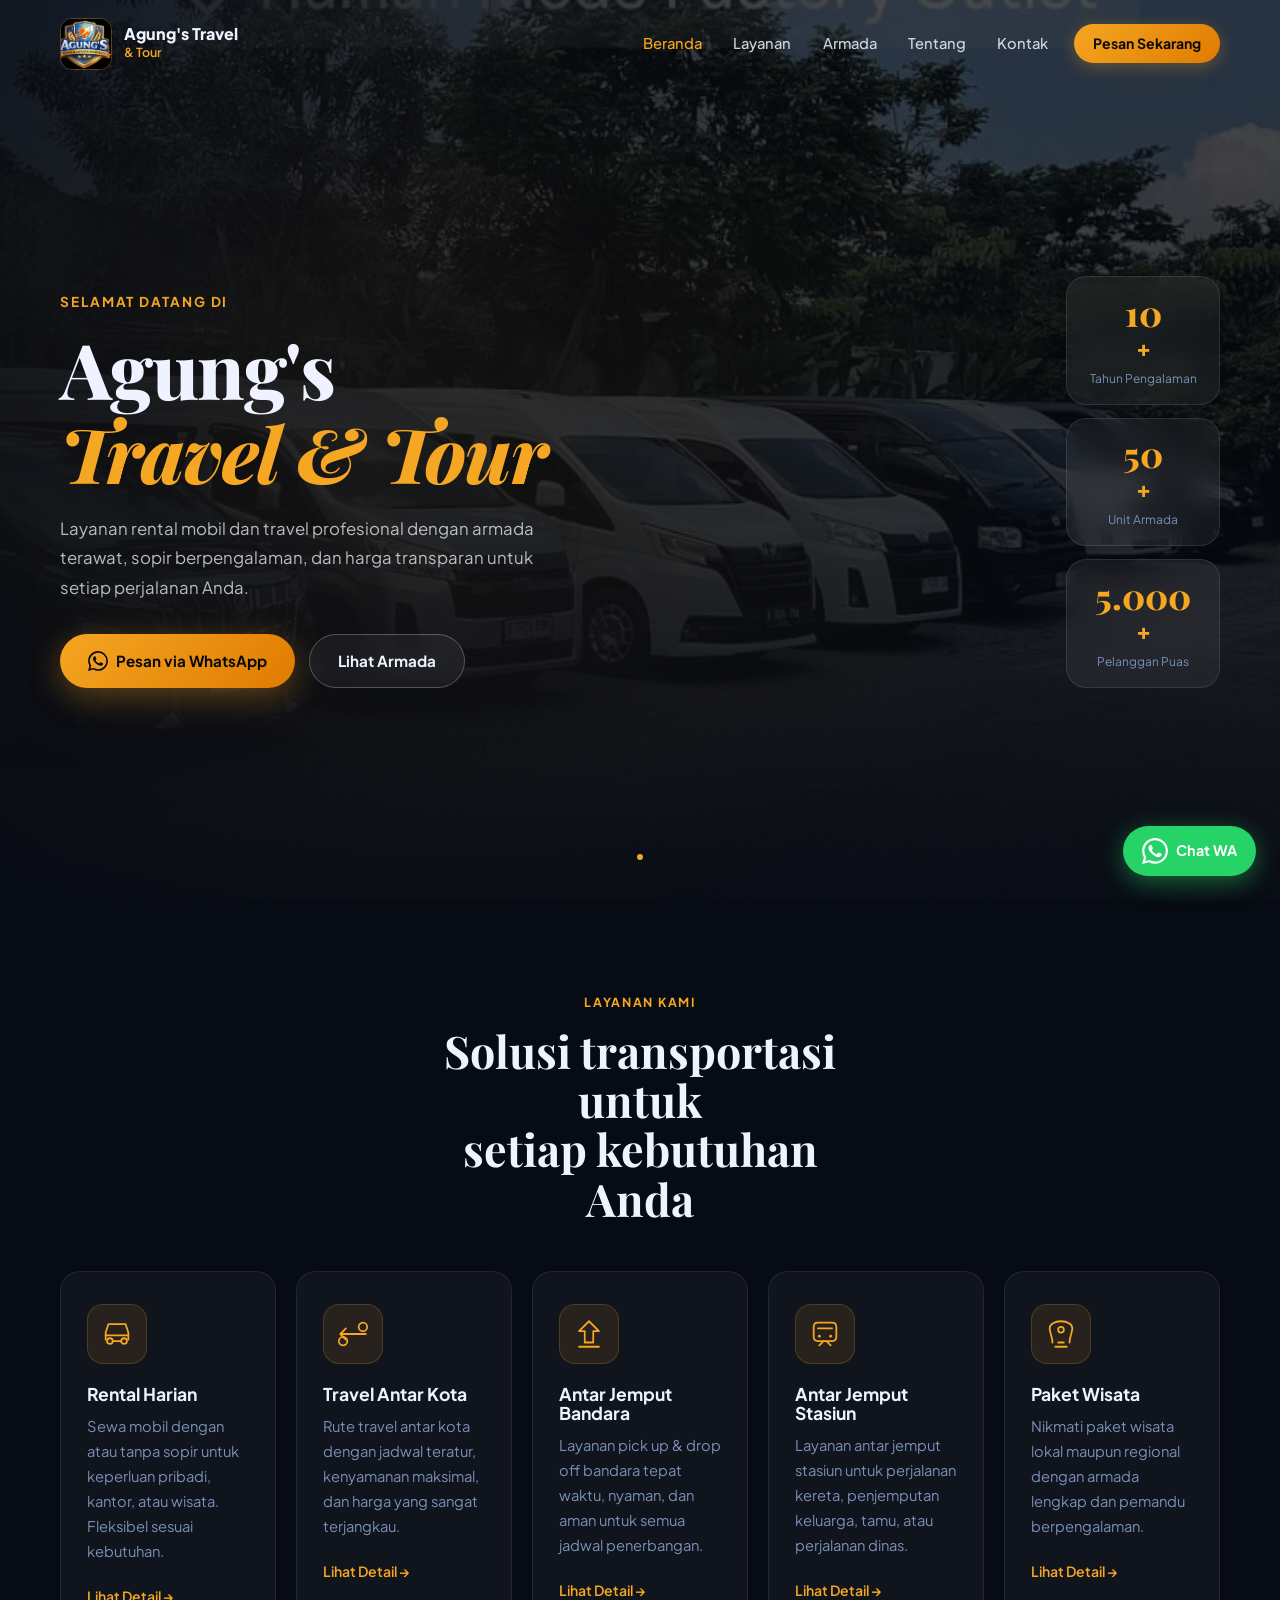
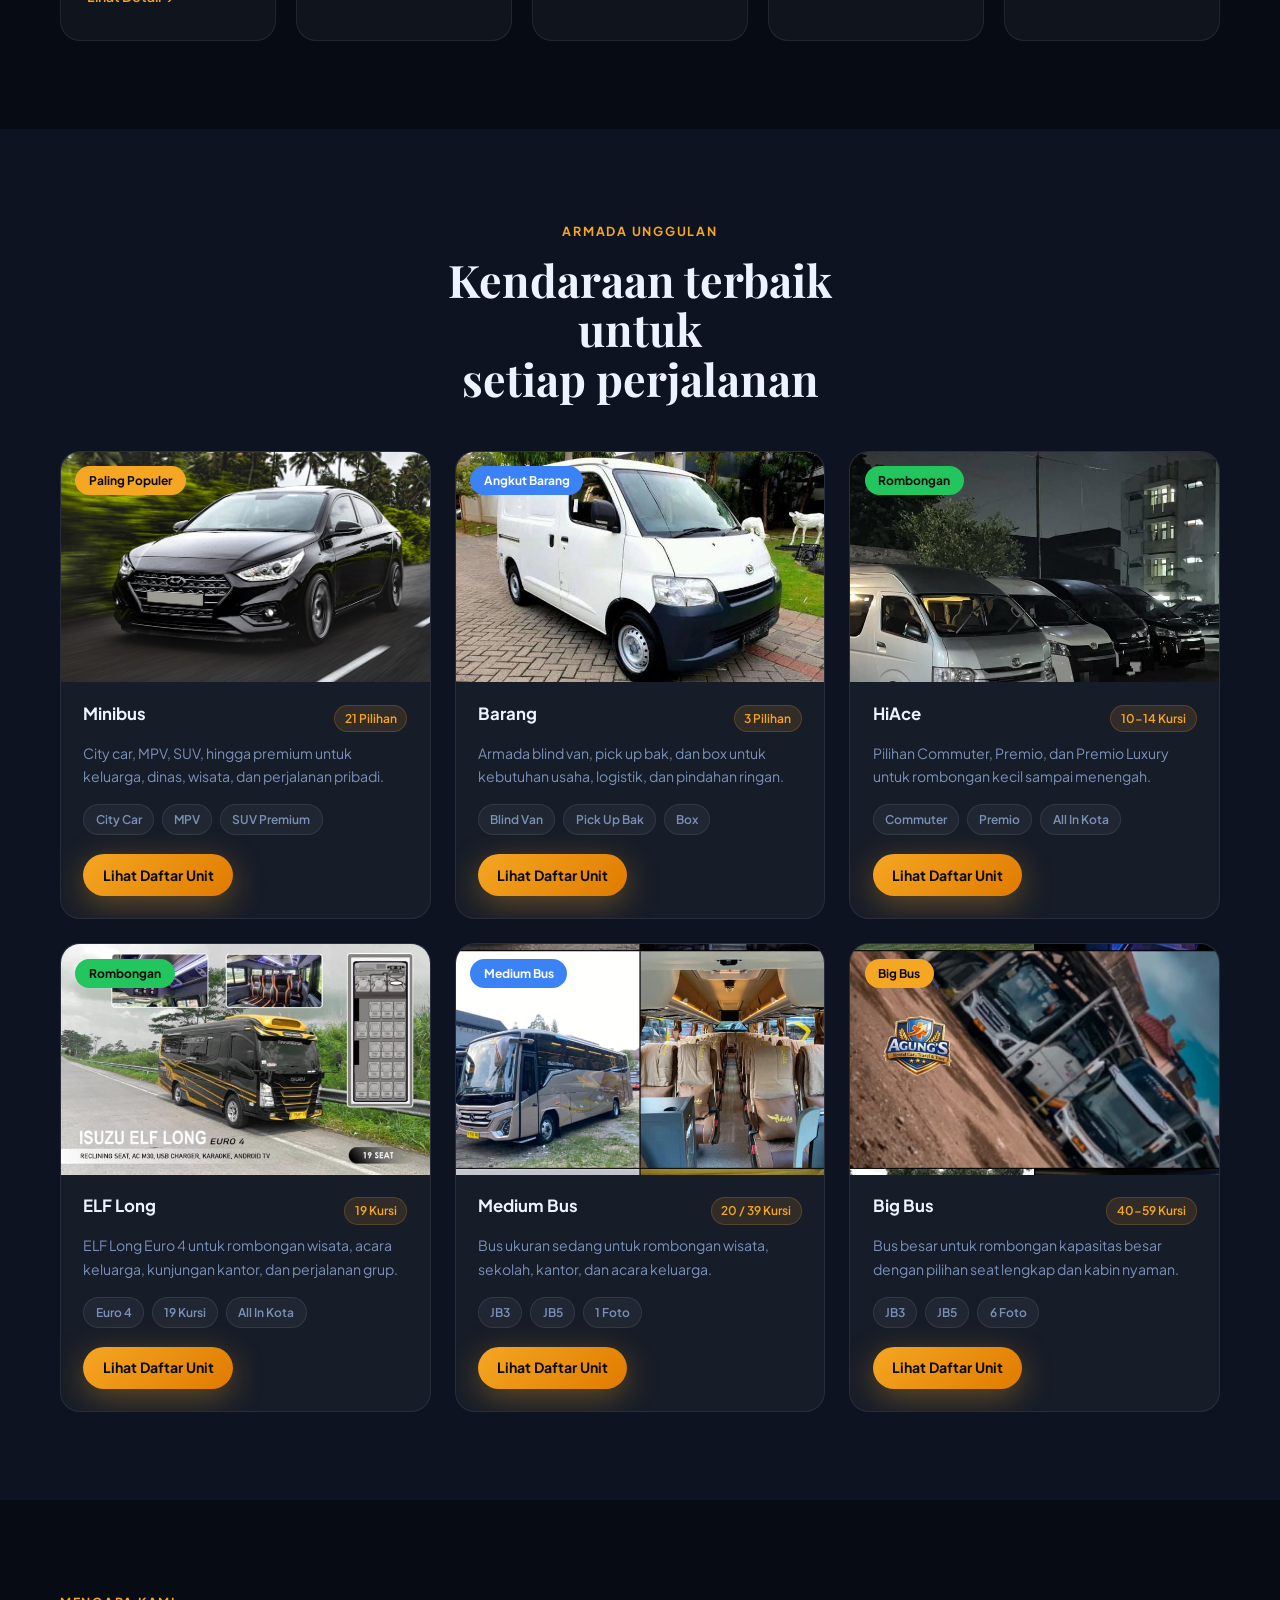
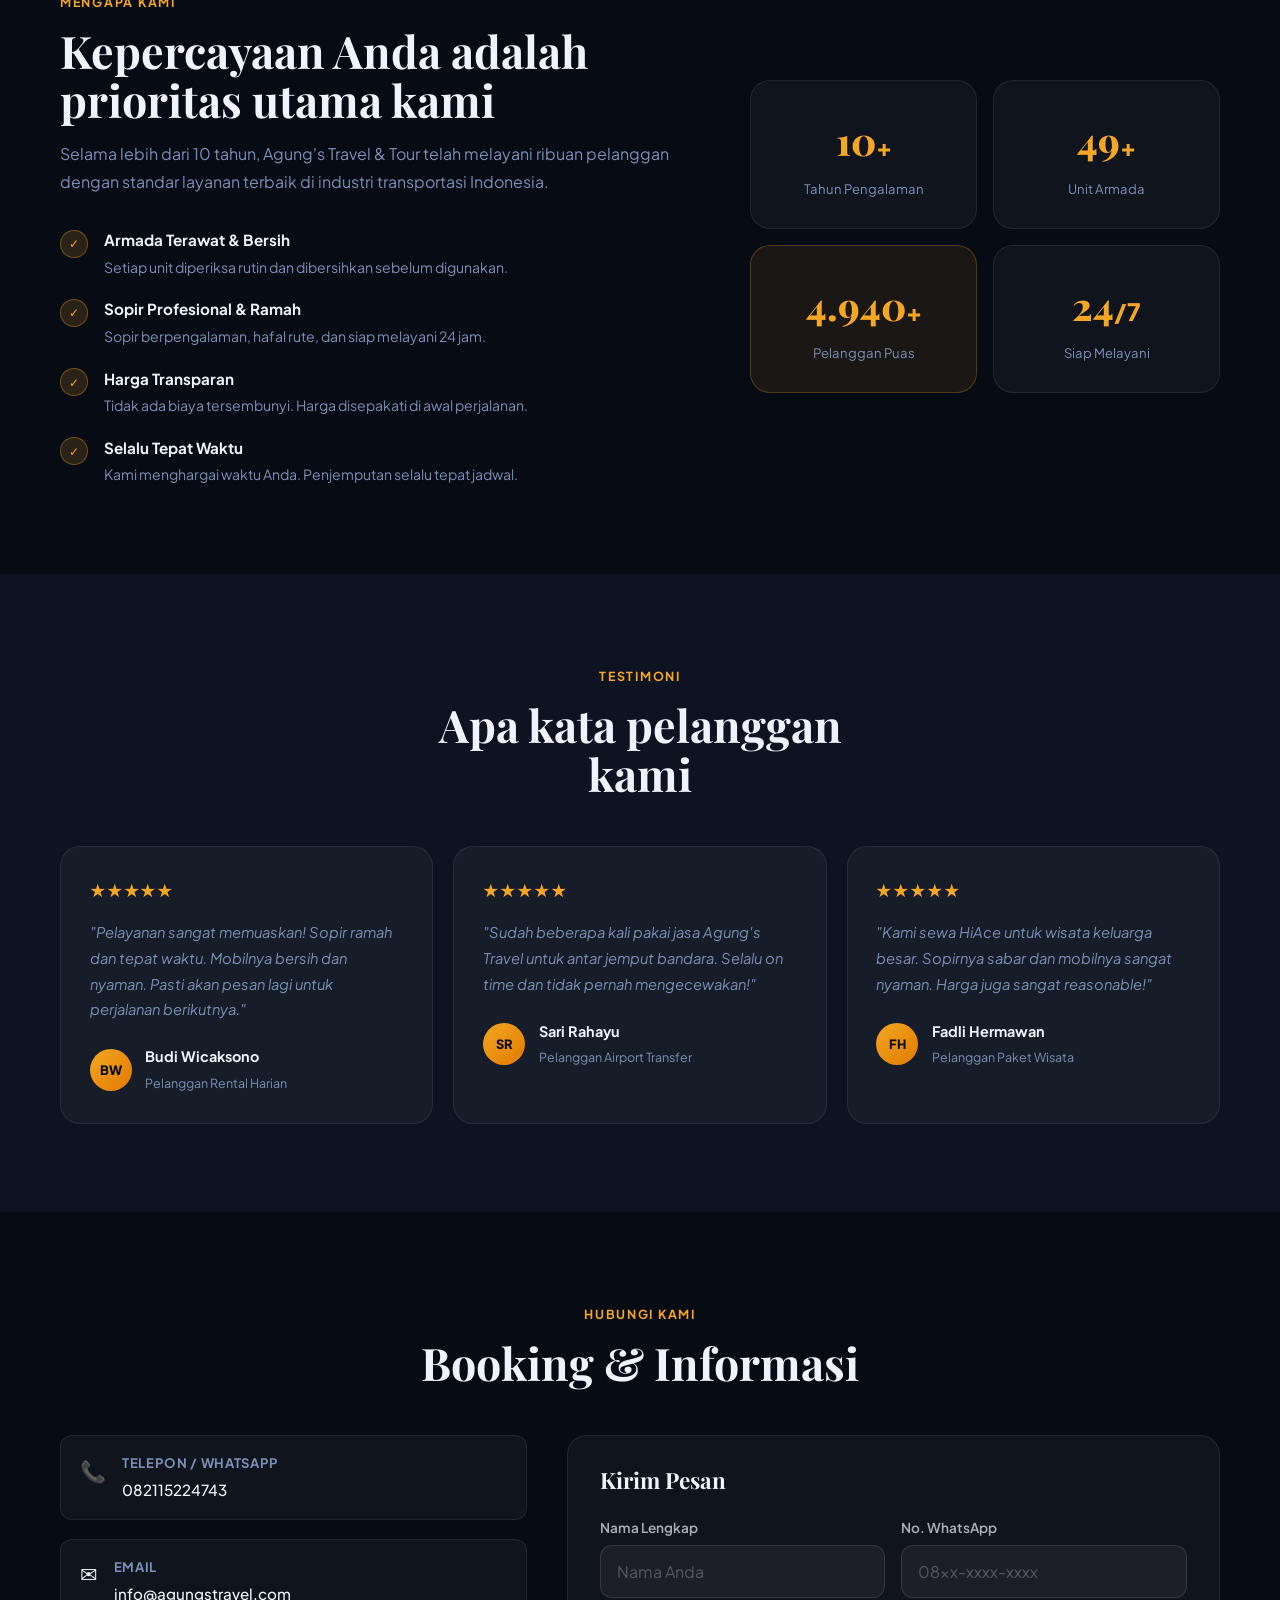
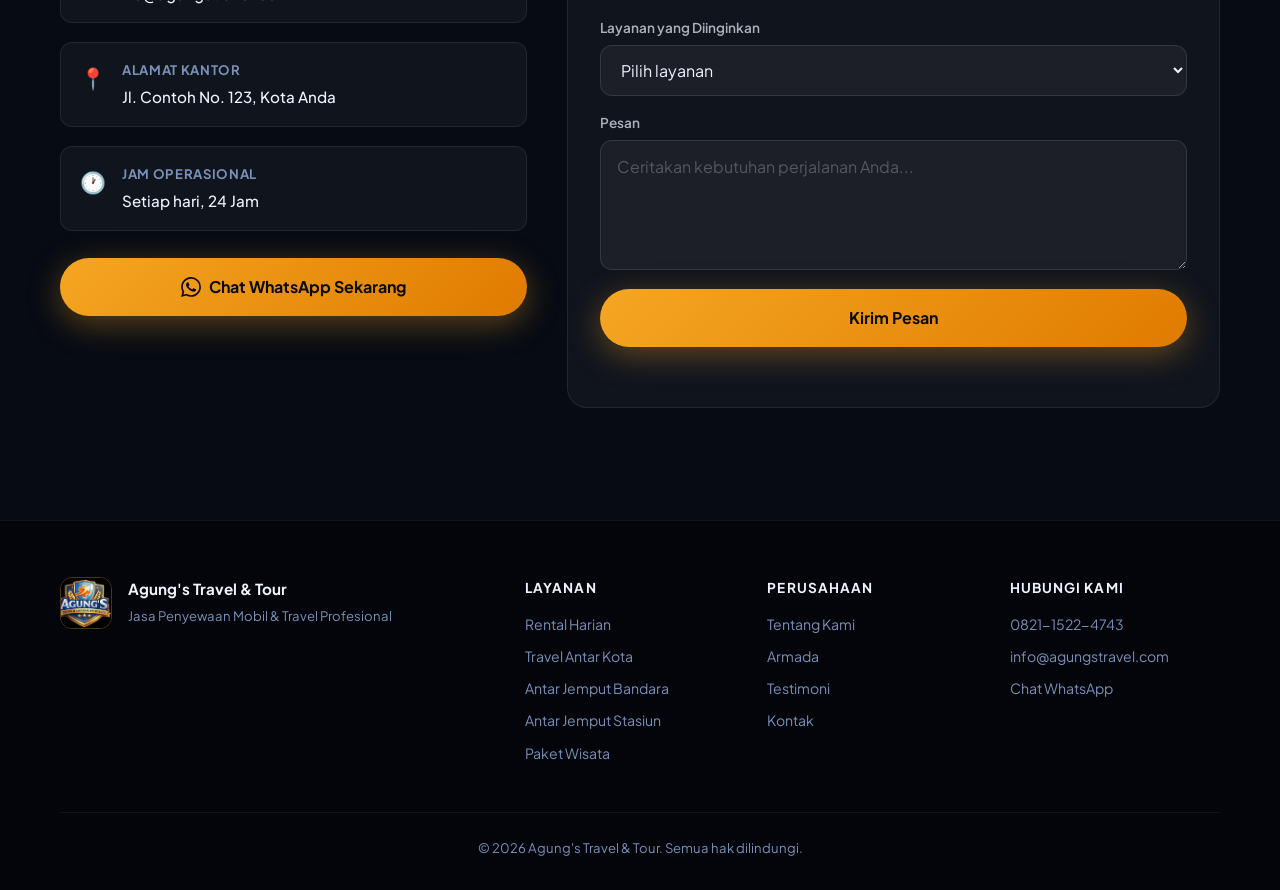
==== commit a06c7a0a: "Fix fleet category card markup" ====
--- a/index.html
+++ b/index.html
@@ -404,8 +404,8 @@
               data-category="minibus">
               <div class="fleet-img-wrap">
                 <img
-                  src="images/Avanza:Xenia.jpeg"
-                  alt="Kategori Minibus"
+                  src="images/avanza.jpg"
+                  alt=""
                   loading="lazy" />
                 <span class="fleet-badge badge-gold">Paling Populer</span>
               </div>
@@ -434,7 +434,7 @@
               <div class="fleet-img-wrap">
                 <img
                   src="images/grand-max-blindvan.jpeg"
-                  alt="Kategori Barang"
+                  alt=""
                   loading="lazy" />
                 <span class="fleet-badge badge-blue">Angkut Barang</span>
               </div>
@@ -463,7 +463,7 @@
               <div class="fleet-img-wrap">
                 <img
                   src="images/Hiace-Commuter-all-in.jpeg"
-                  alt="Kategori HiAce"
+                  alt=""
                   loading="lazy" />
                 <span class="fleet-badge badge-green">Rombongan</span>
               </div>
@@ -481,16 +481,7 @@
                   <span>Premio</span>
                   <span>All In Kota</span>
                 </div>
-                <<<<<<< HEAD
-                <a
-                  href="https://wa.me/6282115224743"
-                  class="btn btn-gold btn-sm"
-                  target="_blank"
-                  >Pesan Unit Ini</a
-                >
-                =======
                 <span class="btn btn-gold btn-sm">Lihat Daftar Unit</span>
-                >>>>>>> 8dc7f5b (Update SEO domain)
               </div>
             </a>
 
@@ -501,7 +492,7 @@
               <div class="fleet-img-wrap">
                 <img
                   src="images/Elf-Long-all-in.jpeg"
-                  alt="Kategori ELF Long"
+                  alt=""
                   loading="lazy" />
                 <span class="fleet-badge badge-green">Rombongan</span>
               </div>
@@ -530,7 +521,7 @@
               <div class="fleet-img-wrap">
                 <img
                   src="images/bus/medium-bus.jpeg"
-                  alt="Kategori Medium Bus"
+                  alt=""
                   loading="lazy" />
                 <span class="fleet-badge badge-blue">Medium Bus</span>
               </div>
@@ -559,7 +550,7 @@
               <div class="fleet-img-wrap">
                 <img
                   src="images/bus/big-bus.jpeg"
-                  alt="Kategori Big Bus"
+                  alt=""
                   loading="lazy" />
                 <span class="fleet-badge badge-gold">Big Bus</span>
               </div>
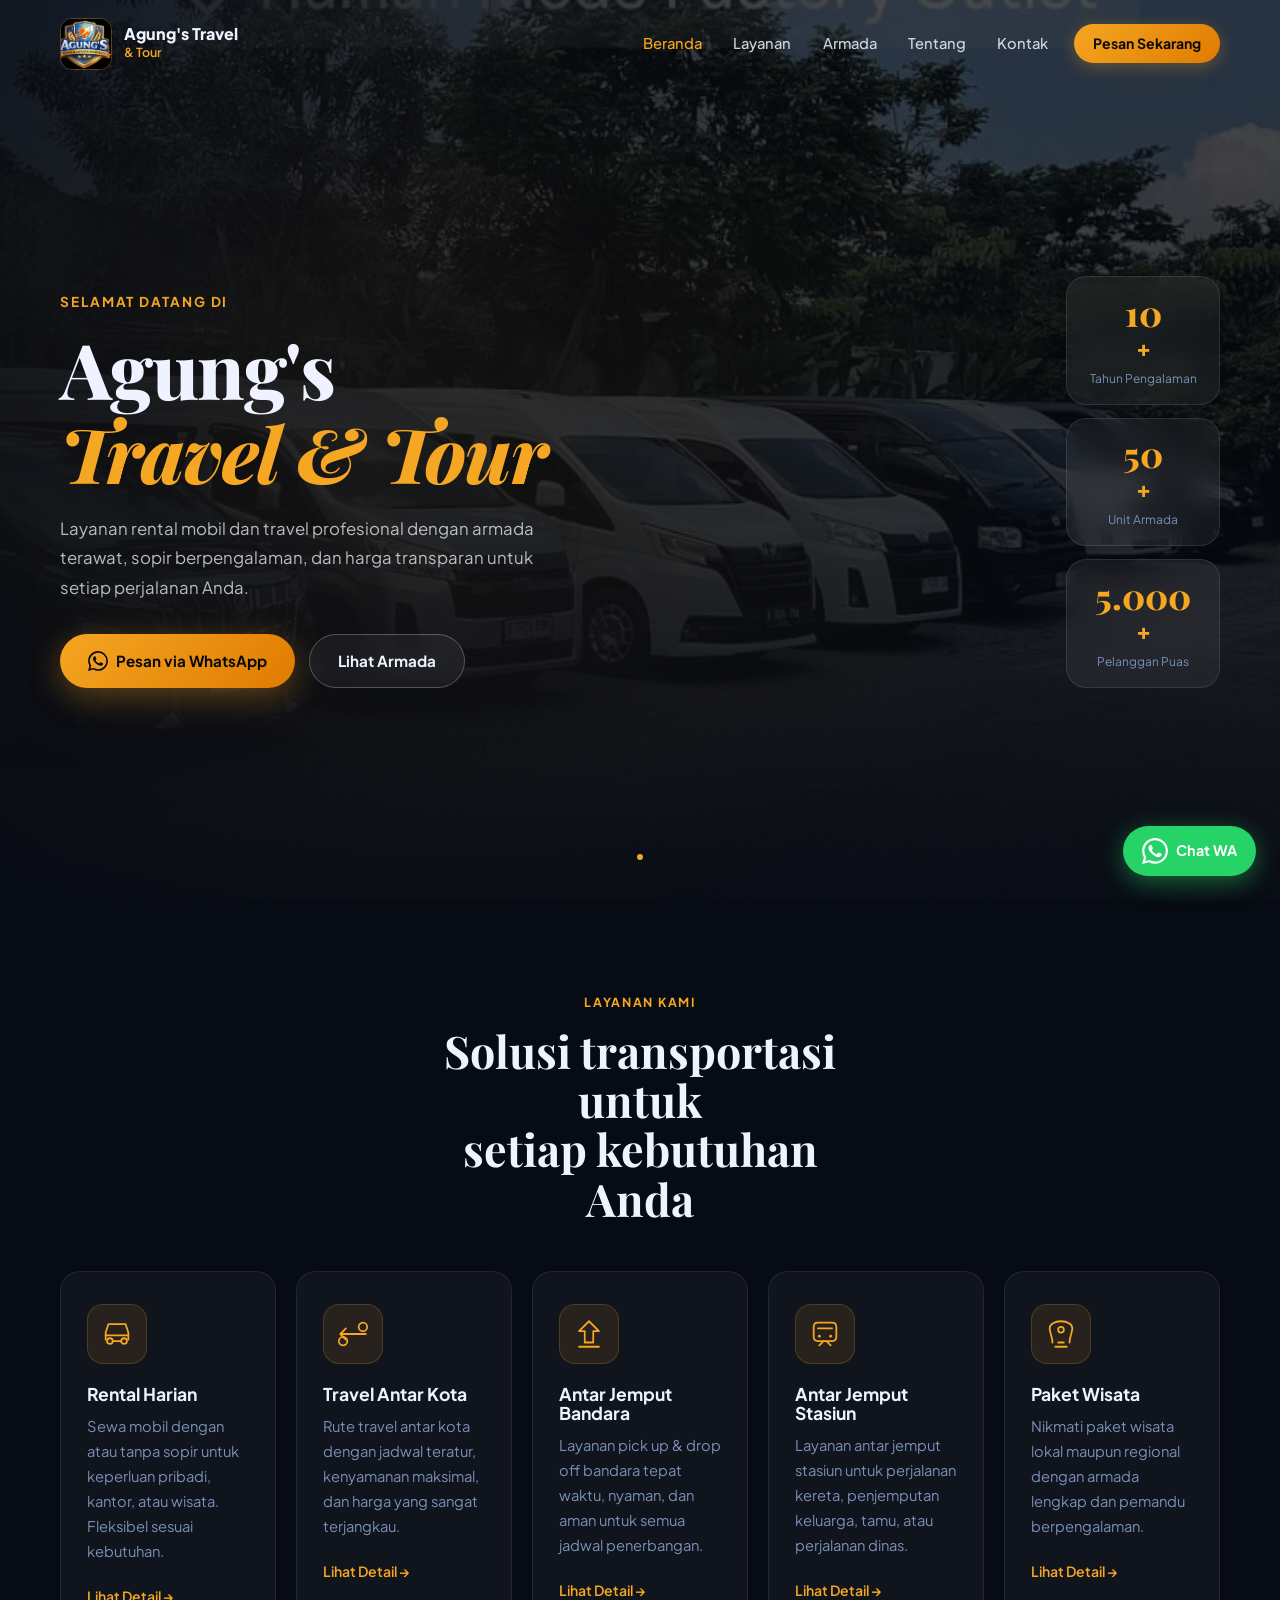
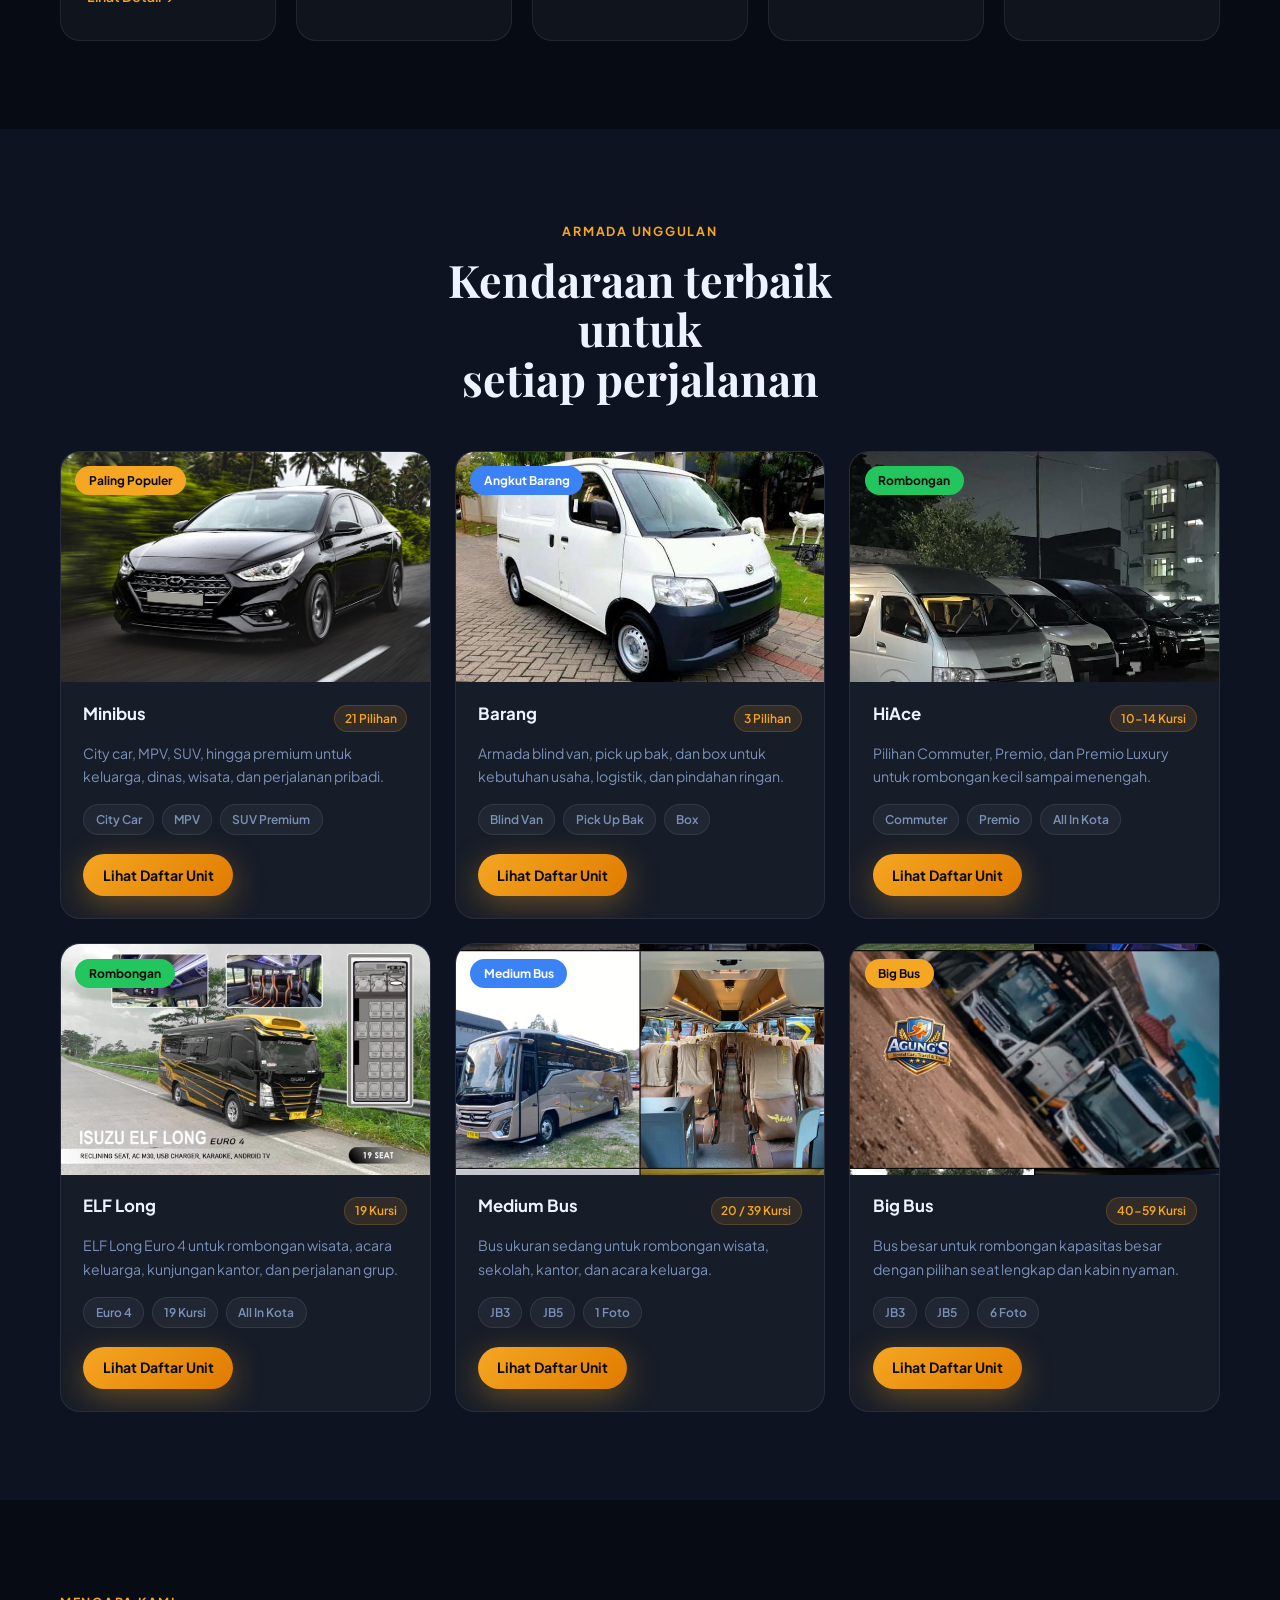
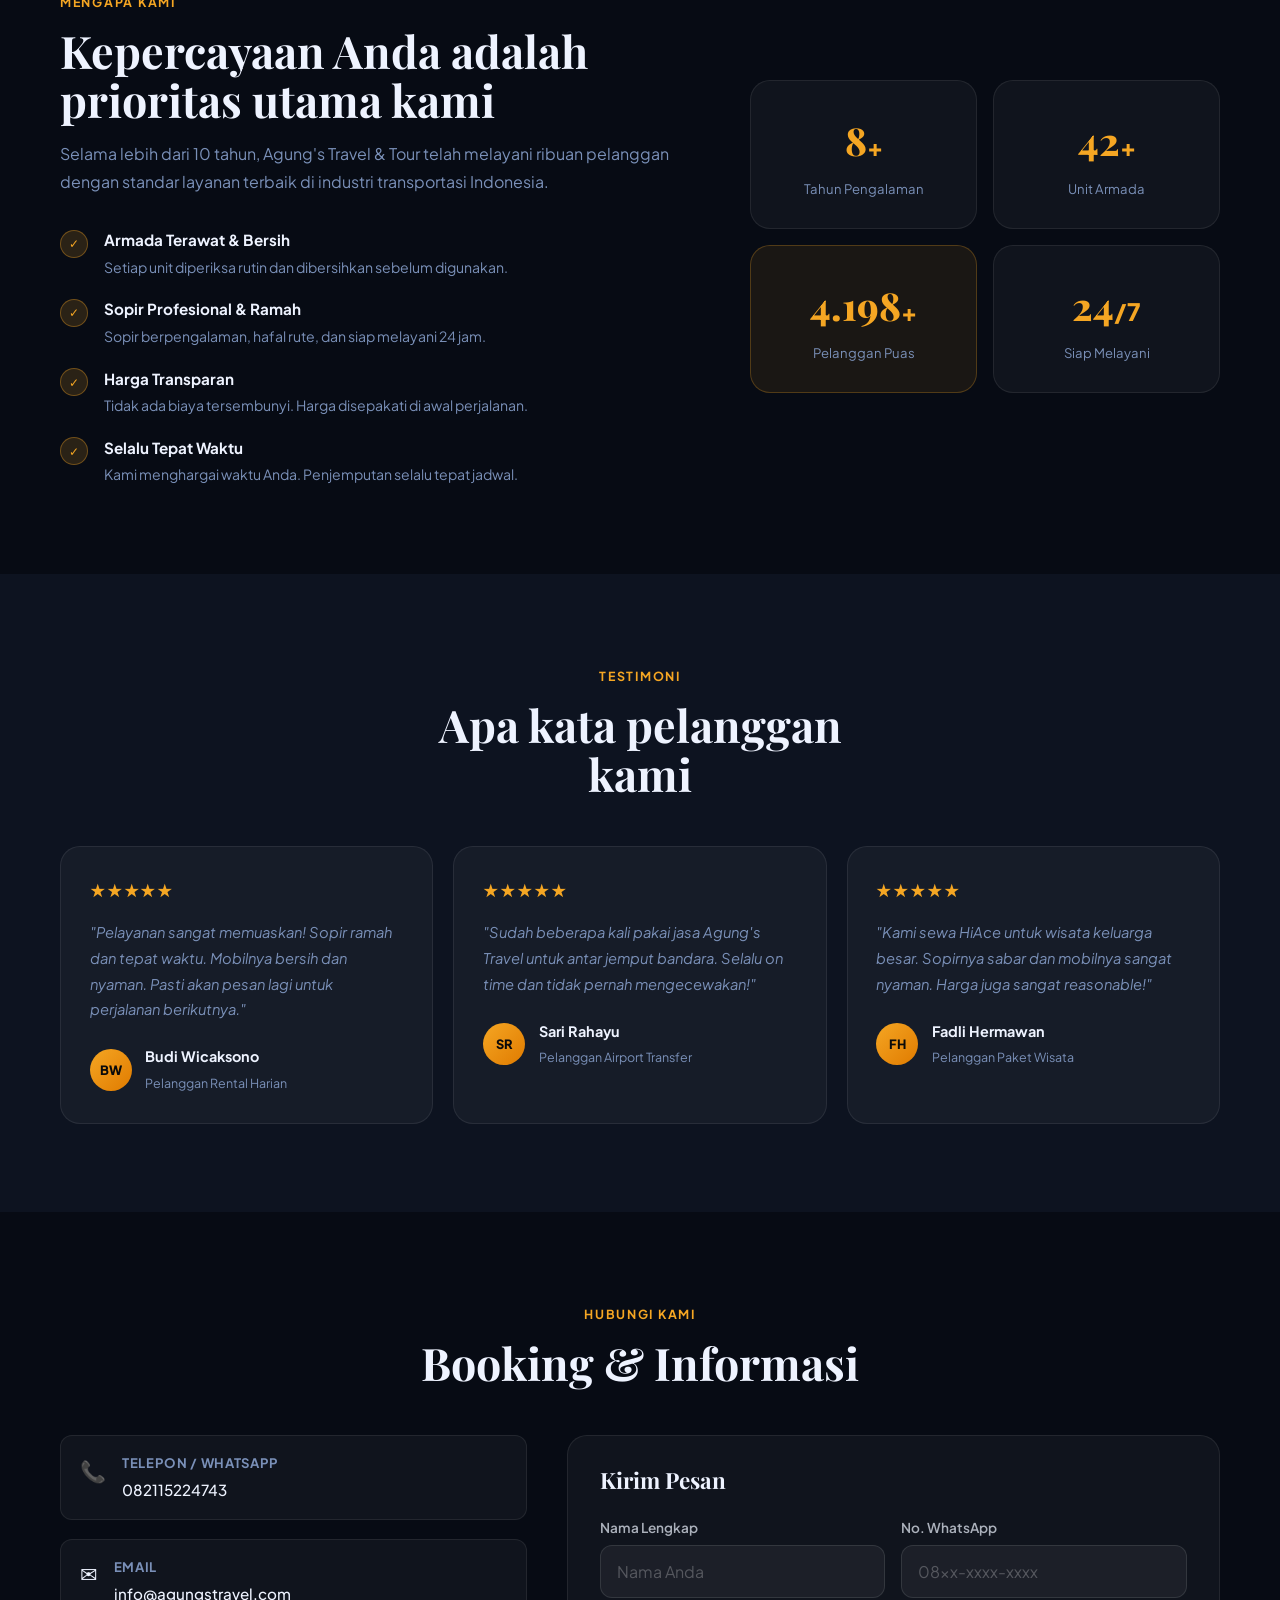
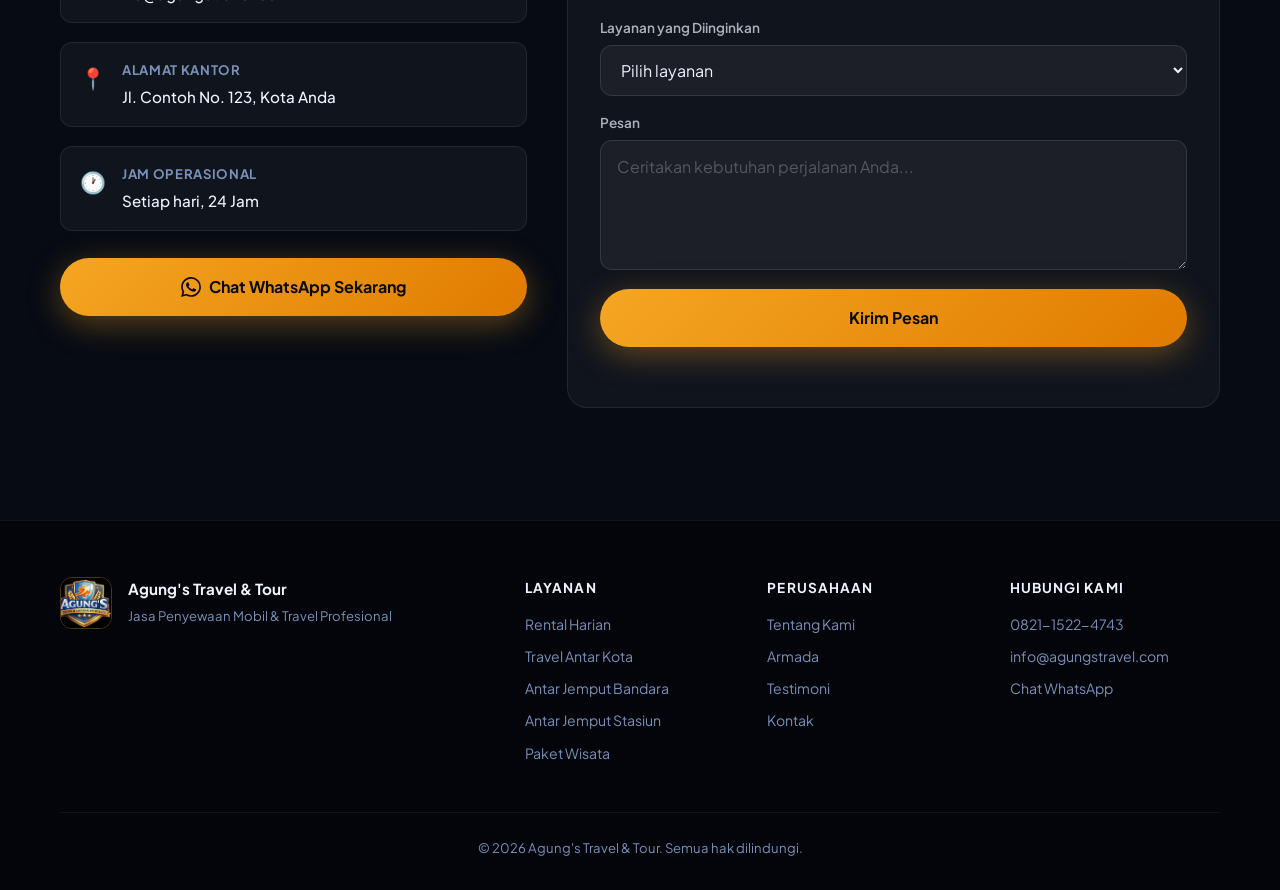
==== commit 83cab6e1: "Fix fleet category card markup" ====
--- a/index.html
+++ b/index.html
@@ -17,7 +17,7 @@
     <meta name="theme-color" content="#070b14" />
     <link
       rel="canonical"
-      href="https://agungs-travel-p4ugqczvc-rifansyah12s-projects.vercel.app/" />
+      href="https://agungs-travel.vercel.app/" />
     <link rel="icon" href="logo.jpeg" type="image/jpeg" />
     <link rel="apple-touch-icon" href="logo.jpeg" />
     <meta property="og:type" content="website" />
@@ -31,10 +31,10 @@
       content="Rental mobil harian, HiAce, ELF, medium bus, big bus, travel antar kota, antar jemput bandara dan stasiun. Booking mudah via WhatsApp." />
     <meta
       property="og:url"
-      content="https://agungs-travel-p4ugqczvc-rifansyah12s-projects.vercel.app/" />
+      content="https://agungs-travel.vercel.app/" />
     <meta
       property="og:image"
-      content="https://agungs-travel-p4ugqczvc-rifansyah12s-projects.vercel.app/images/bg-hero.jpeg" />
+      content="https://agungs-travel.vercel.app/images/bg-hero.jpeg" />
     <meta property="og:image:alt" content="Armada Agung's Travel & Tour" />
     <meta name="twitter:card" content="summary_large_image" />
     <meta
@@ -45,7 +45,7 @@
       content="Sewa mobil, HiAce, ELF, medium bus, big bus, travel antar kota, antar jemput bandara dan stasiun. Booking via WhatsApp." />
     <meta
       name="twitter:image"
-      content="https://agungs-travel-p4ugqczvc-rifansyah12s-projects.vercel.app/images/bg-hero.jpeg" />
+      content="https://agungs-travel.vercel.app/images/bg-hero.jpeg" />
     <link rel="preconnect" href="https://fonts.googleapis.com" />
     <link rel="preconnect" href="https://fonts.gstatic.com" crossorigin />
     <link
@@ -57,9 +57,9 @@
         "@context": "https://schema.org",
         "@type": "TravelAgency",
         "name": "Agung's Travel & Tour",
-        "url": "https://agungs-travel-p4ugqczvc-rifansyah12s-projects.vercel.app/",
-        "logo": "https://agungs-travel-p4ugqczvc-rifansyah12s-projects.vercel.app/logo.jpeg",
-        "image": "https://agungs-travel-p4ugqczvc-rifansyah12s-projects.vercel.app/images/bg-hero.jpeg",
+        "url": "https://agungs-travel.vercel.app/",
+        "logo": "https://agungs-travel.vercel.app/logo.jpeg",
+        "image": "https://agungs-travel.vercel.app/images/bg-hero.jpeg",
         "description": "Agung's Travel & Tour menyediakan rental mobil harian, HiAce, ELF, medium bus, big bus, travel antar kota, antar jemput bandara, antar jemput stasiun, dan paket wisata.",
         "telephone": "+6282115224743",
         "priceRange": "Rp350.000 - Rp3.500.000",
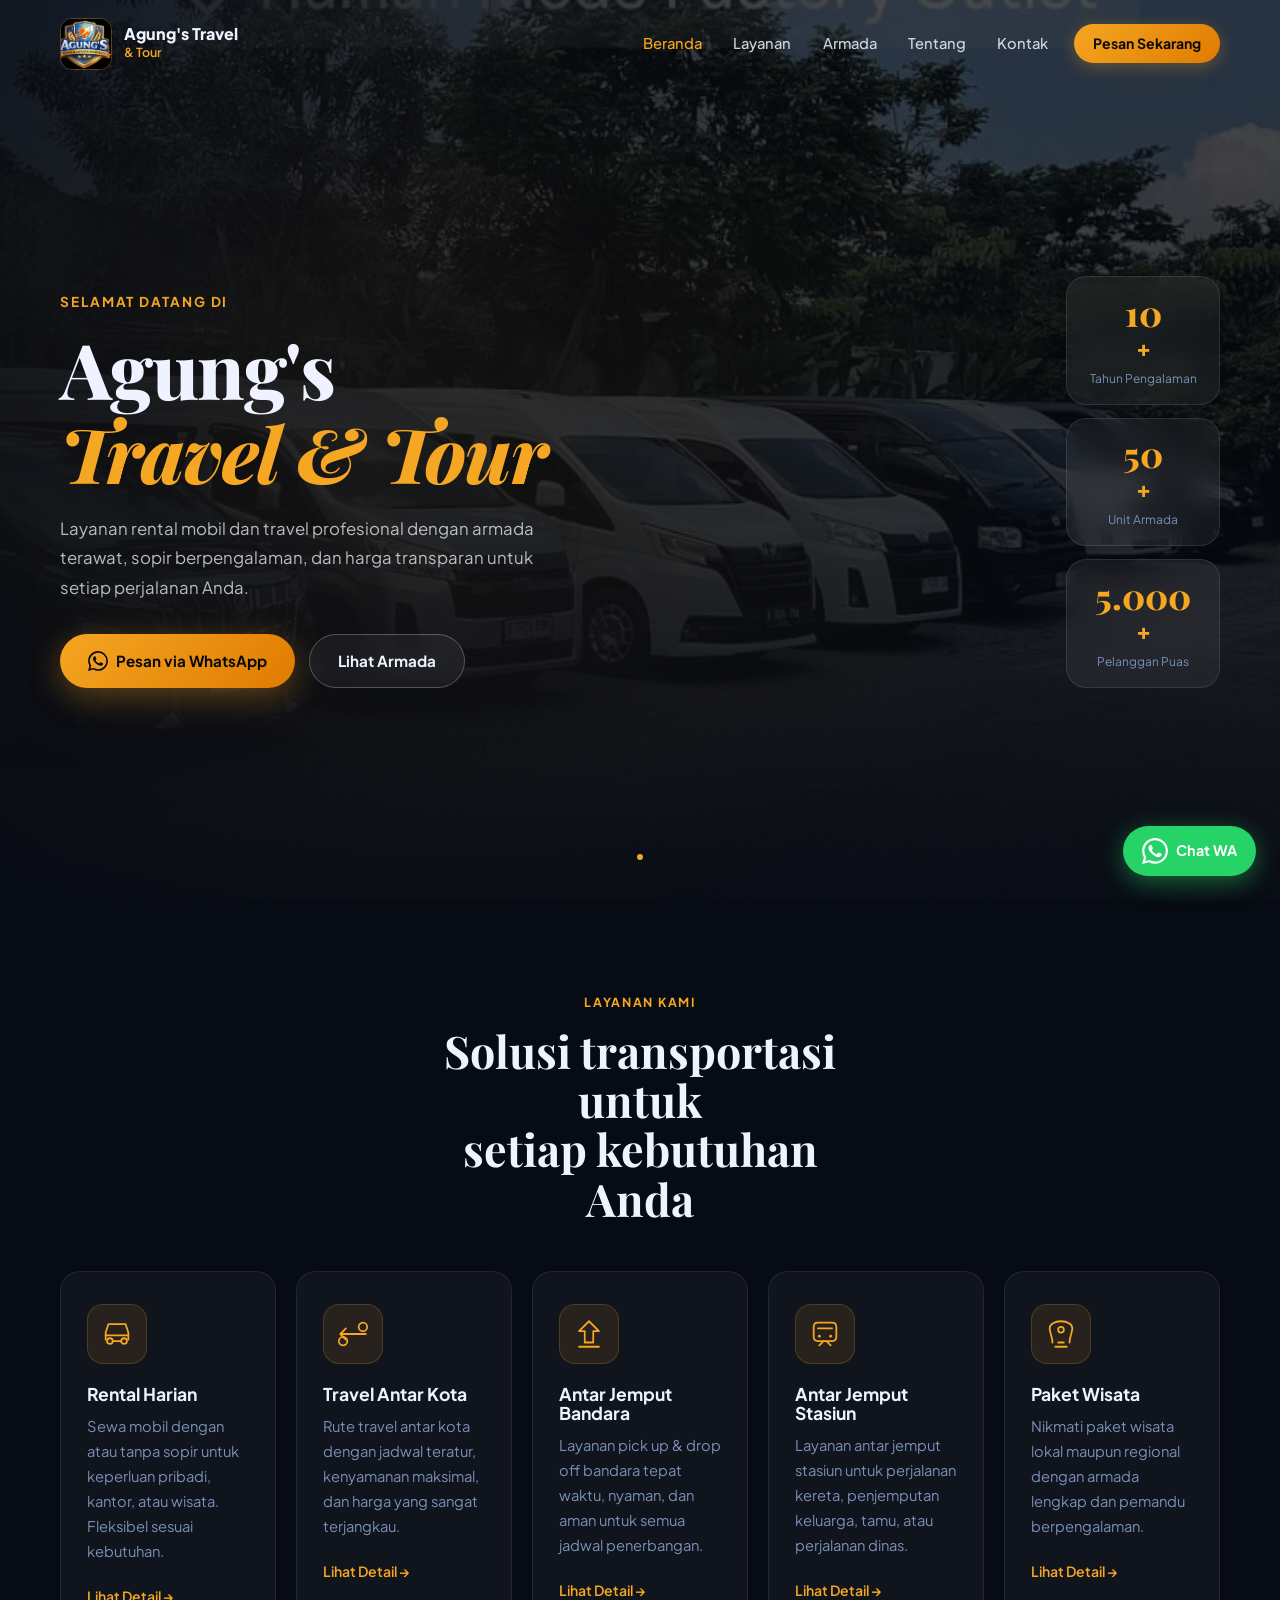
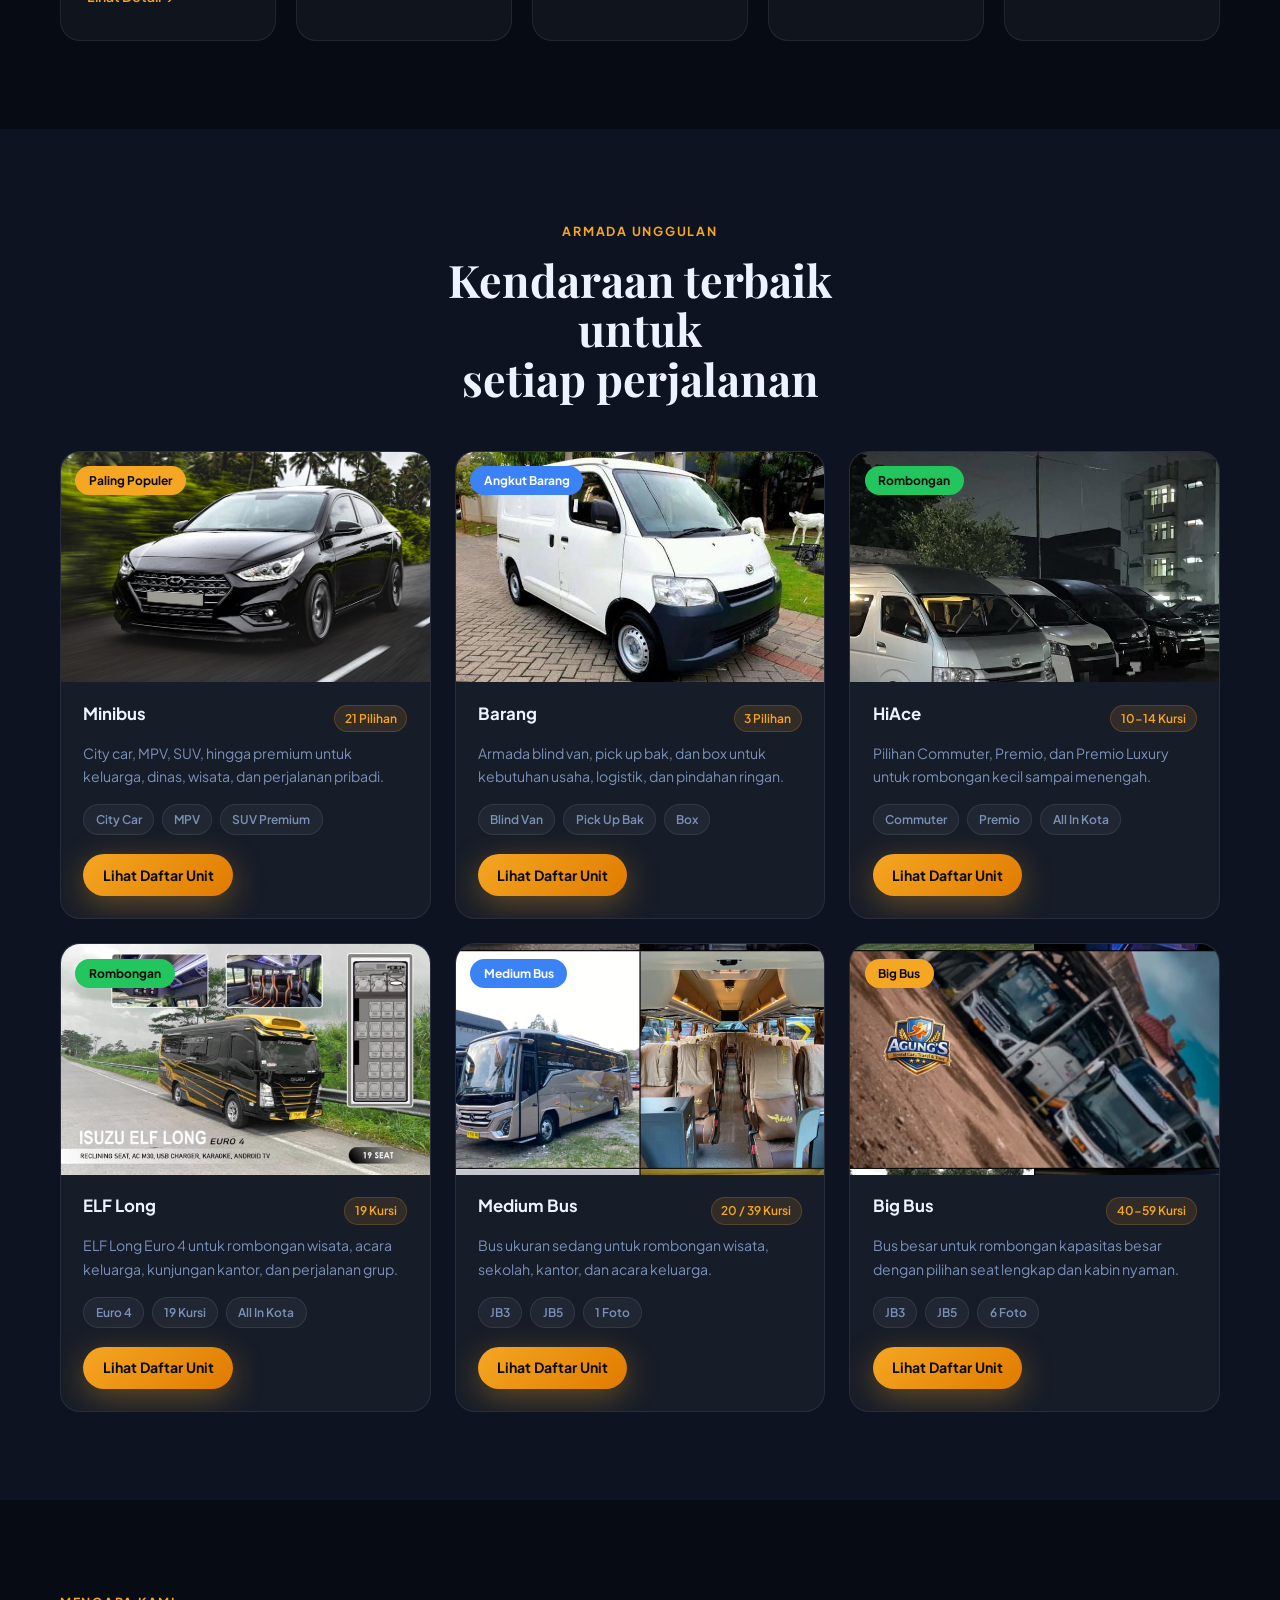
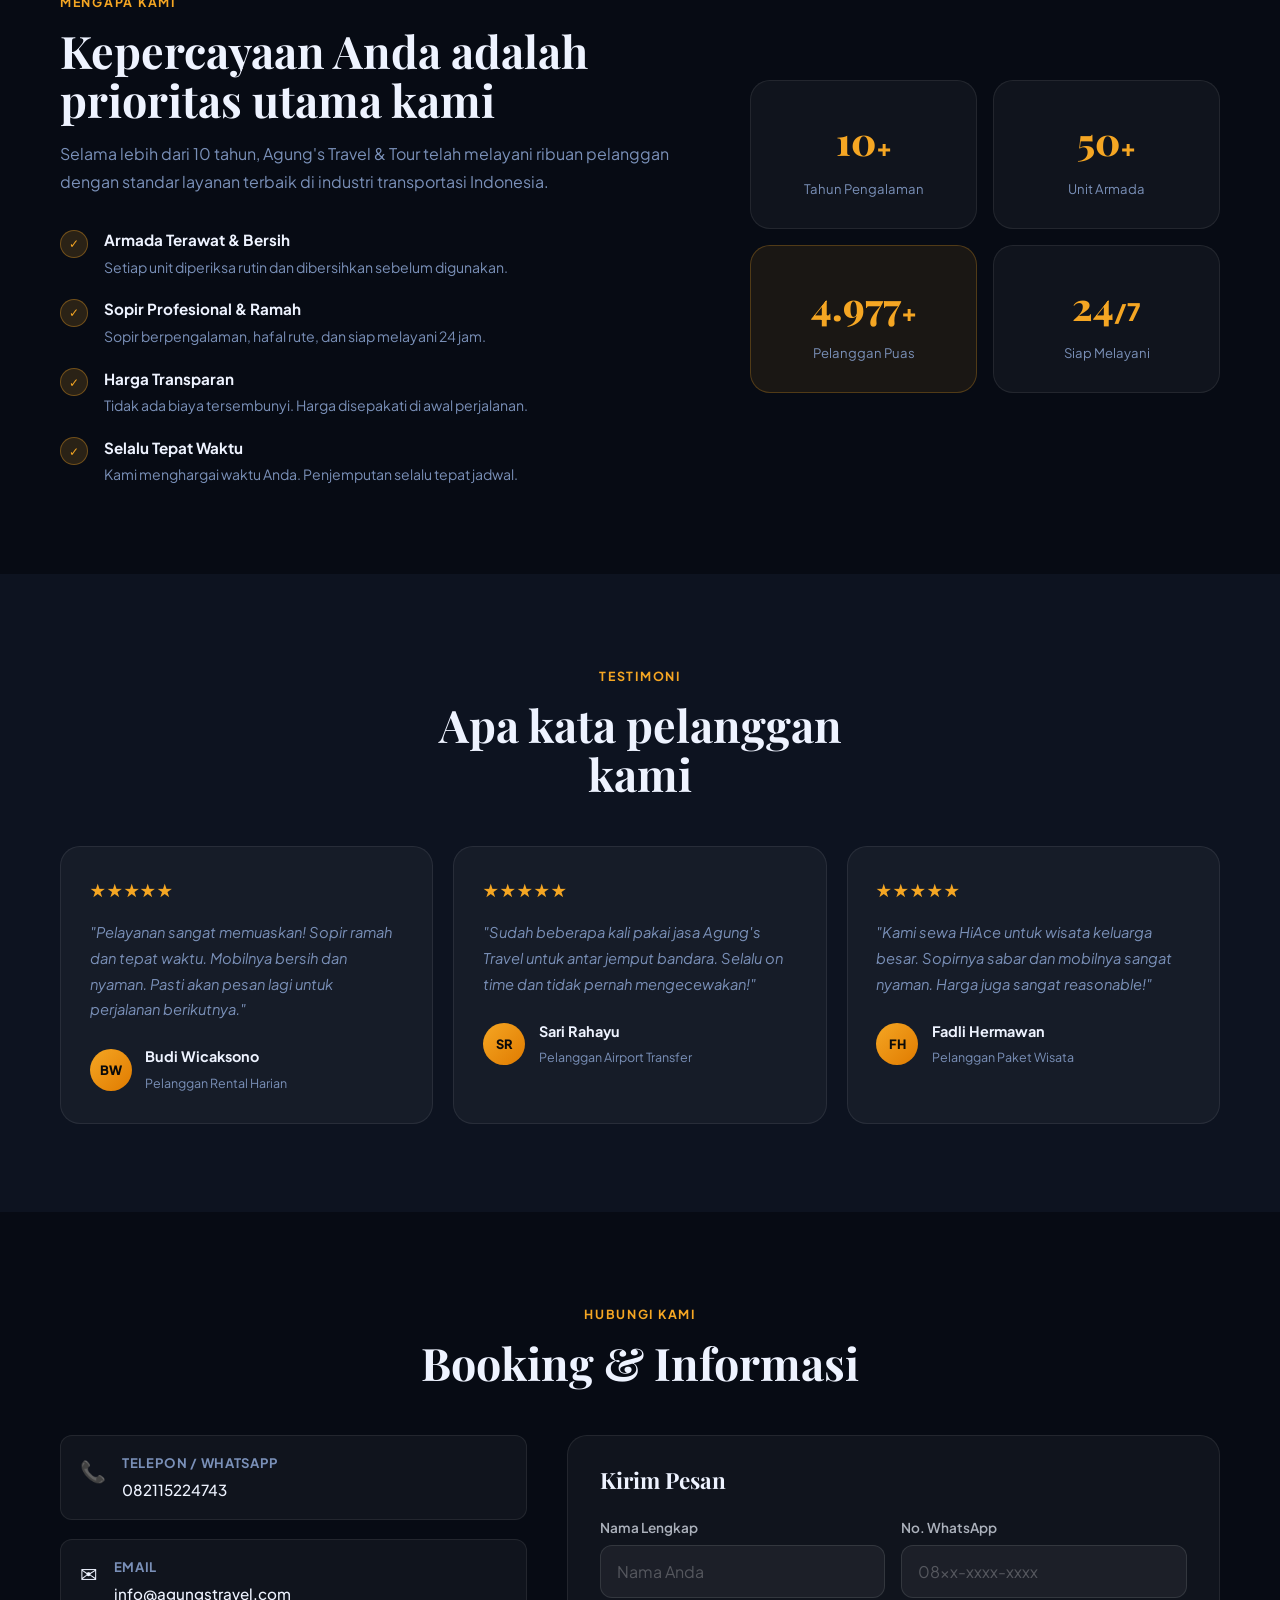
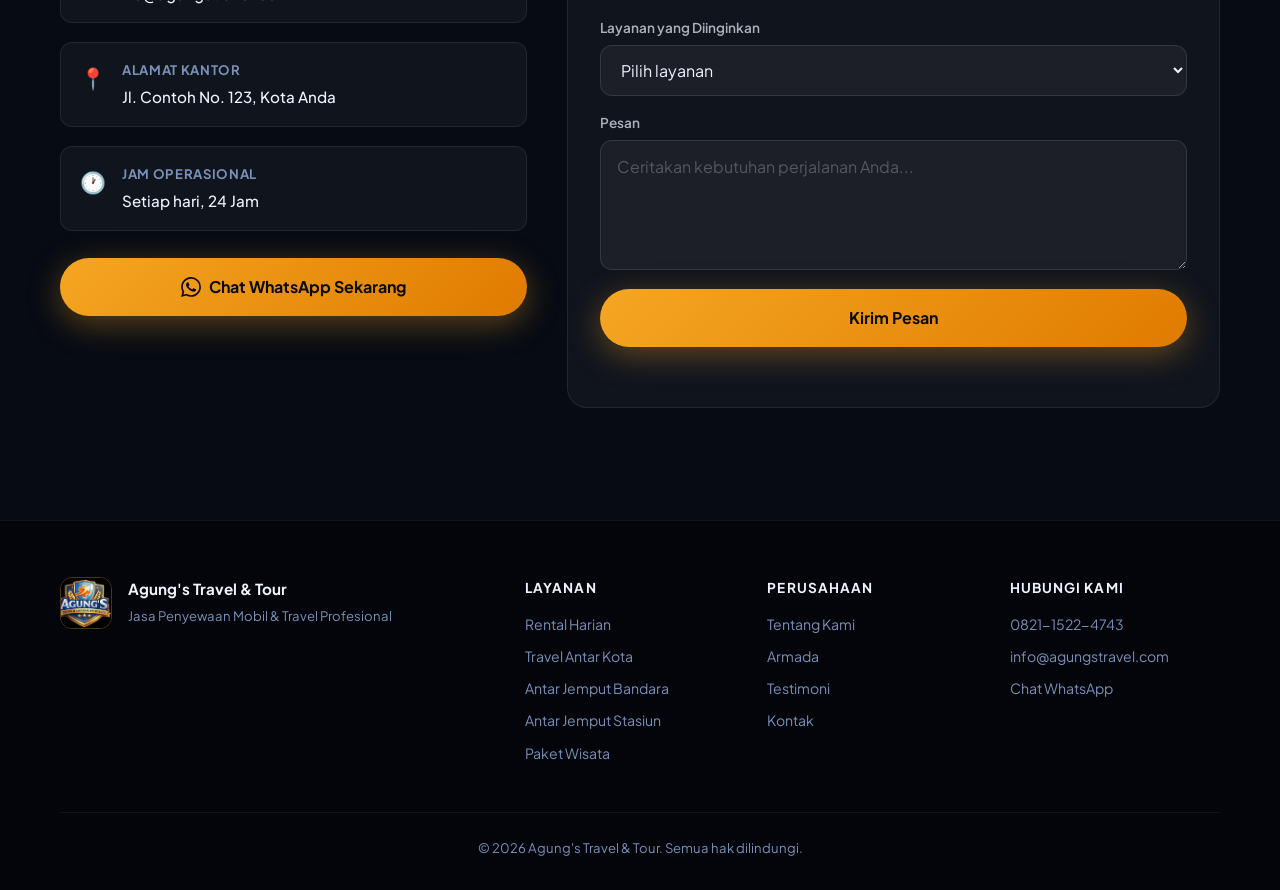
==== commit 7d963acc: "Add Google Search Console verification" ====
--- a/index.html
+++ b/index.html
@@ -13,8 +13,9 @@
       name="keywords"
       content="rental mobil, sewa mobil, travel, sewa hiace, sewa elf, sewa bus, medium bus, big bus, antar jemput bandara, antar jemput stasiun, Agung Travel" />
     <meta name="author" content="Agung's Travel & Tour" />
-    <meta name="robots" content="index, follow, max-image-preview:large" />
-    <meta name="theme-color" content="#070b14" />
+  <meta name="robots" content="index, follow, max-image-preview:large" />
+  <meta name="google-site-verification" content="rgmzG2GsGd3V45WfoUSagUy8BncN_tYz6ie3ubC8aOc" />
+  <meta name="theme-color" content="#070b14" />
     <link
       rel="canonical"
       href="https://agungs-travel.vercel.app/" />
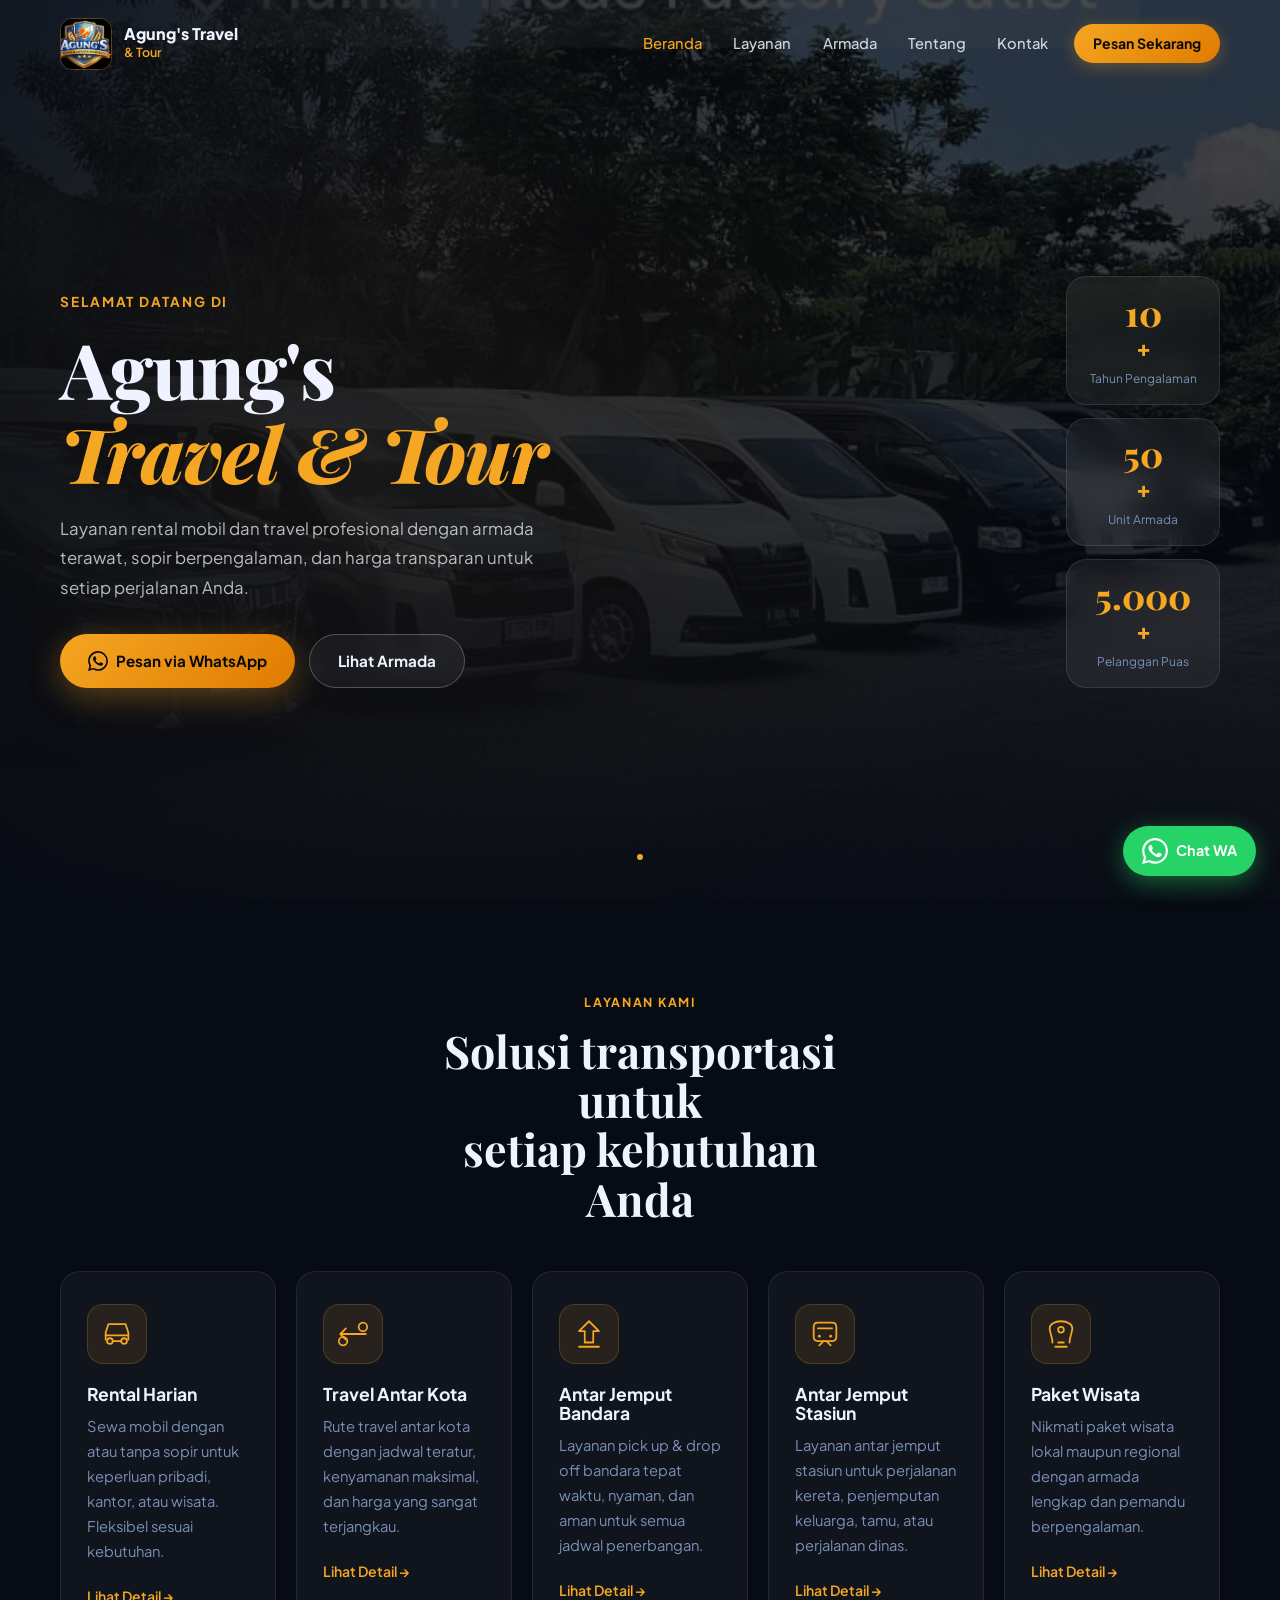
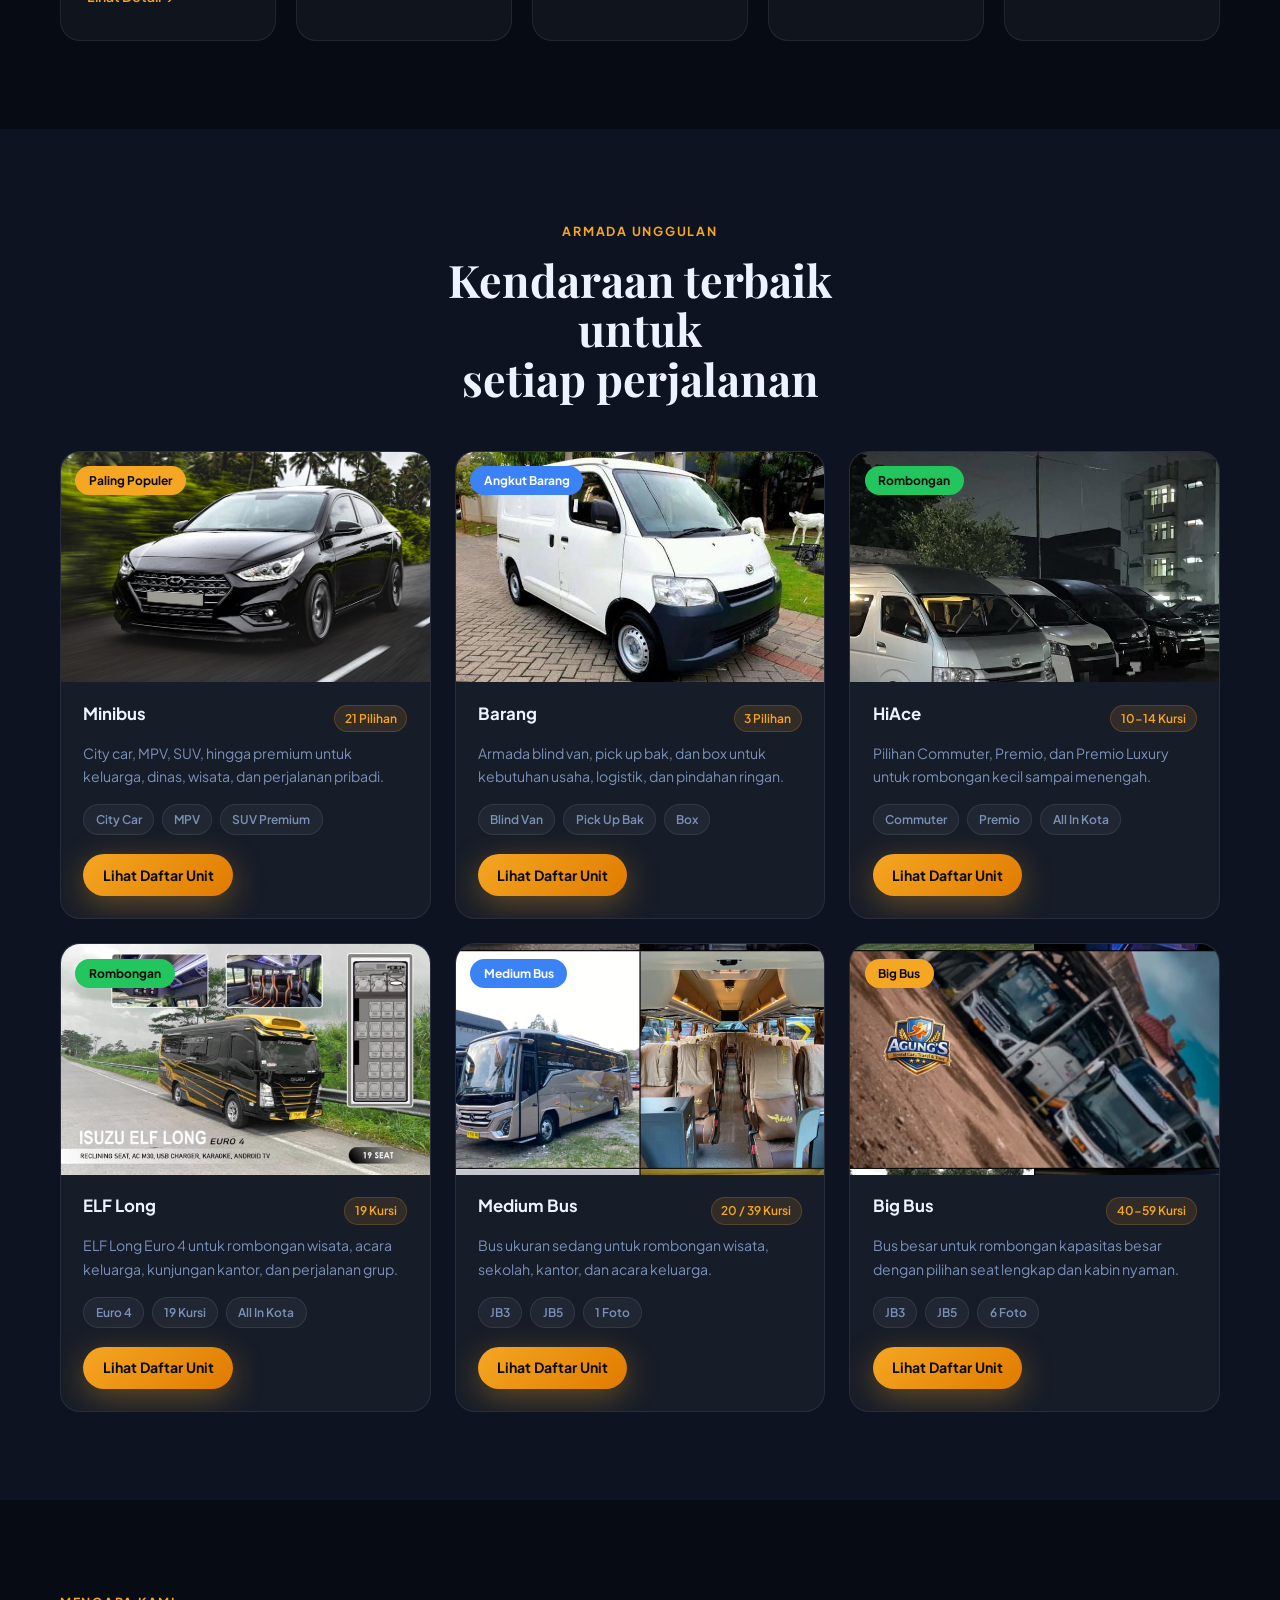
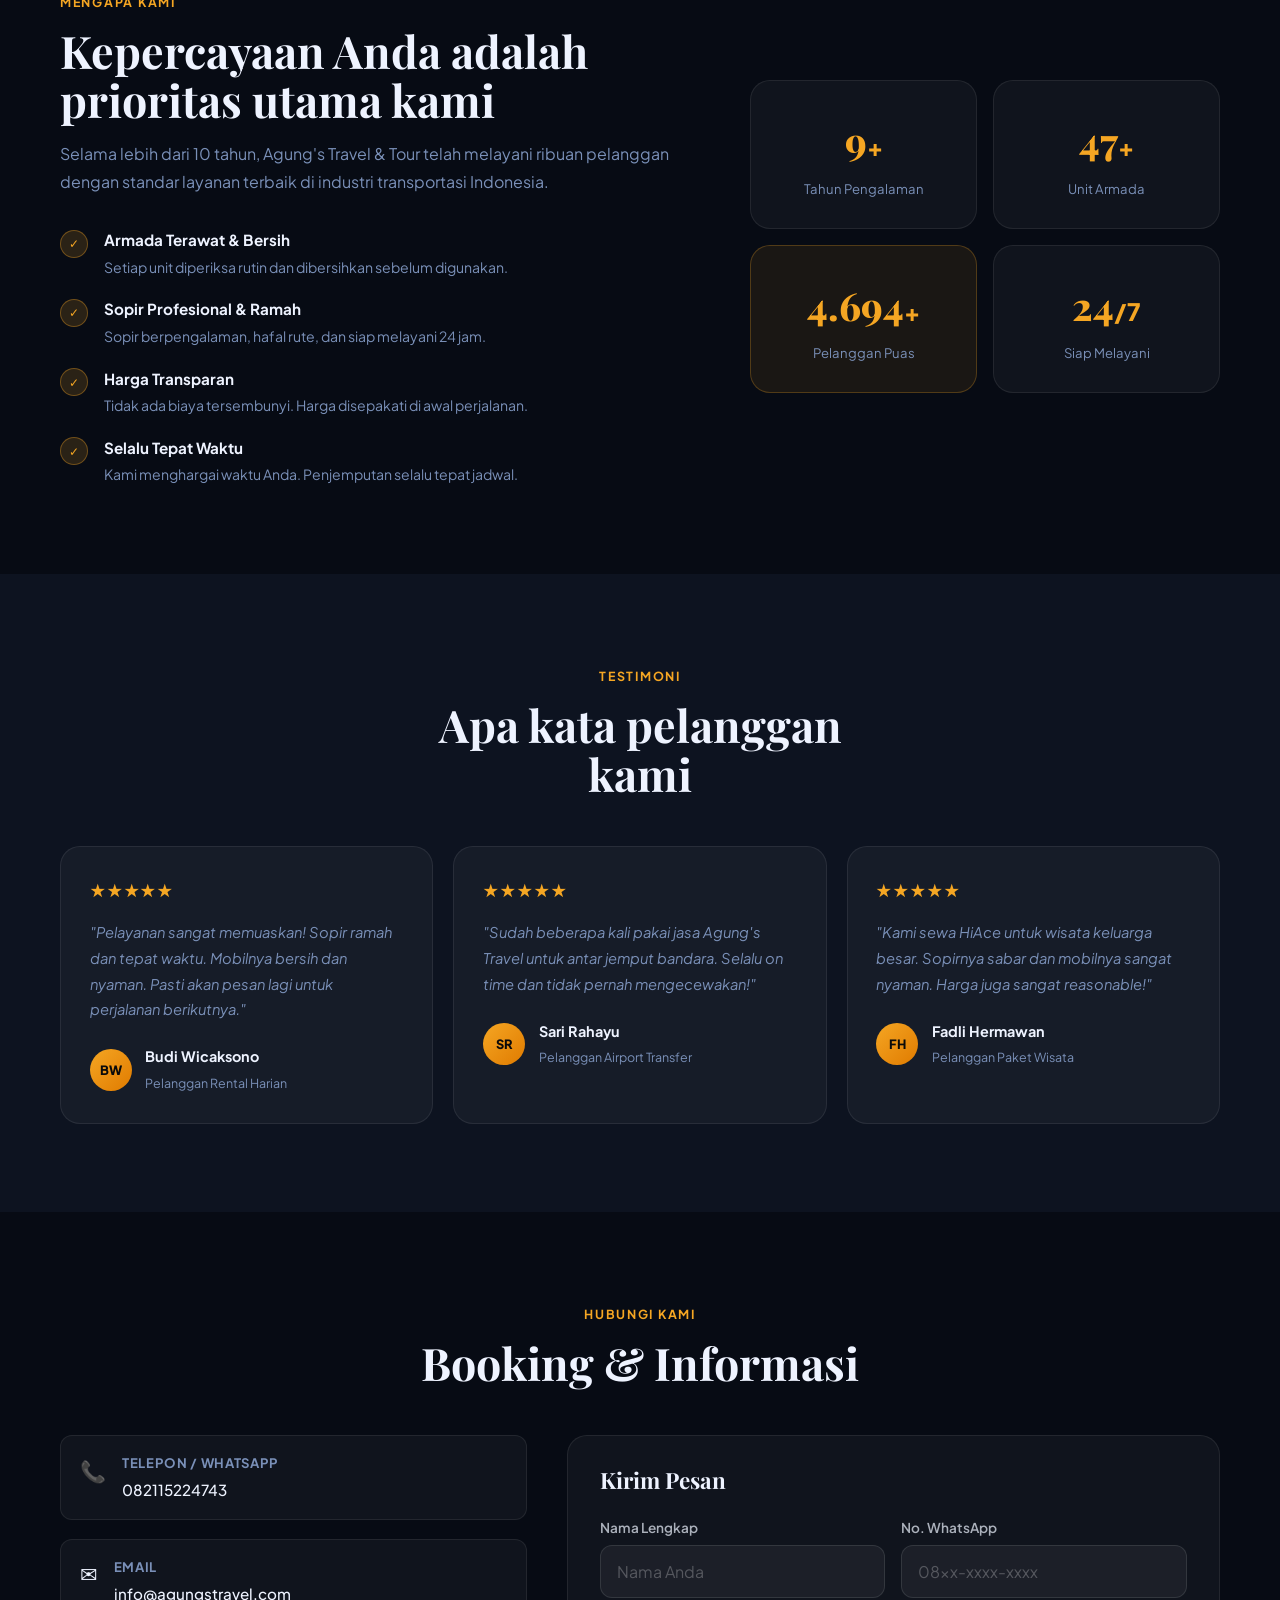
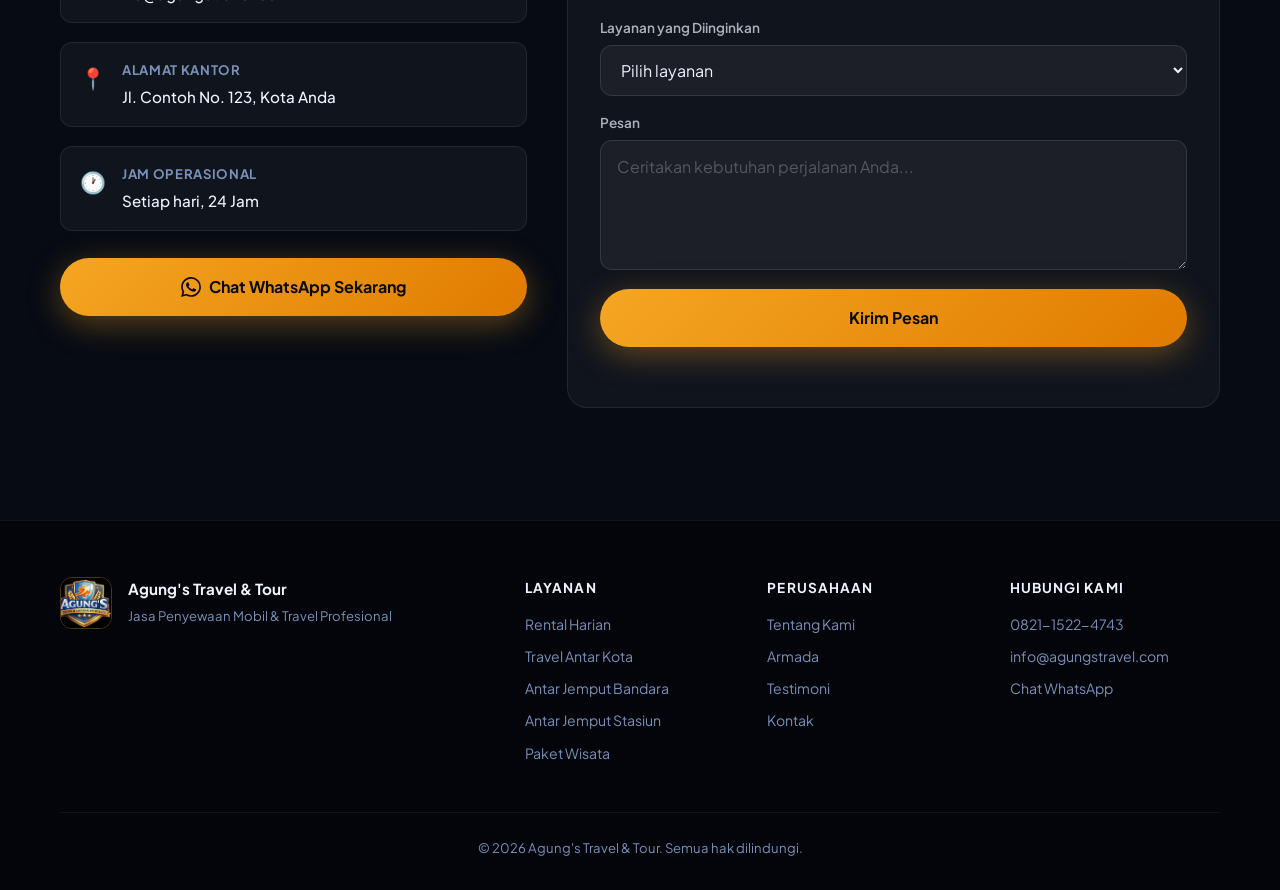
==== commit ba2f77ad: "Add Google Search Console verification" ====
--- a/index.html
+++ b/index.html
@@ -14,7 +14,7 @@
       content="rental mobil, sewa mobil, travel, sewa hiace, sewa elf, sewa bus, medium bus, big bus, antar jemput bandara, antar jemput stasiun, Agung Travel" />
     <meta name="author" content="Agung's Travel & Tour" />
   <meta name="robots" content="index, follow, max-image-preview:large" />
-  <meta name="google-site-verification" content="rgmzG2GsGd3V45WfoUSagUy8BncN_tYz6ie3ubC8aOc" />
+  <meta name="google-site-verification" content="kEkPiKEB5pw2IsPFTW9F_TpVwWmi0nYjYiRUpwMrojk" />
   <meta name="theme-color" content="#070b14" />
     <link
       rel="canonical"
